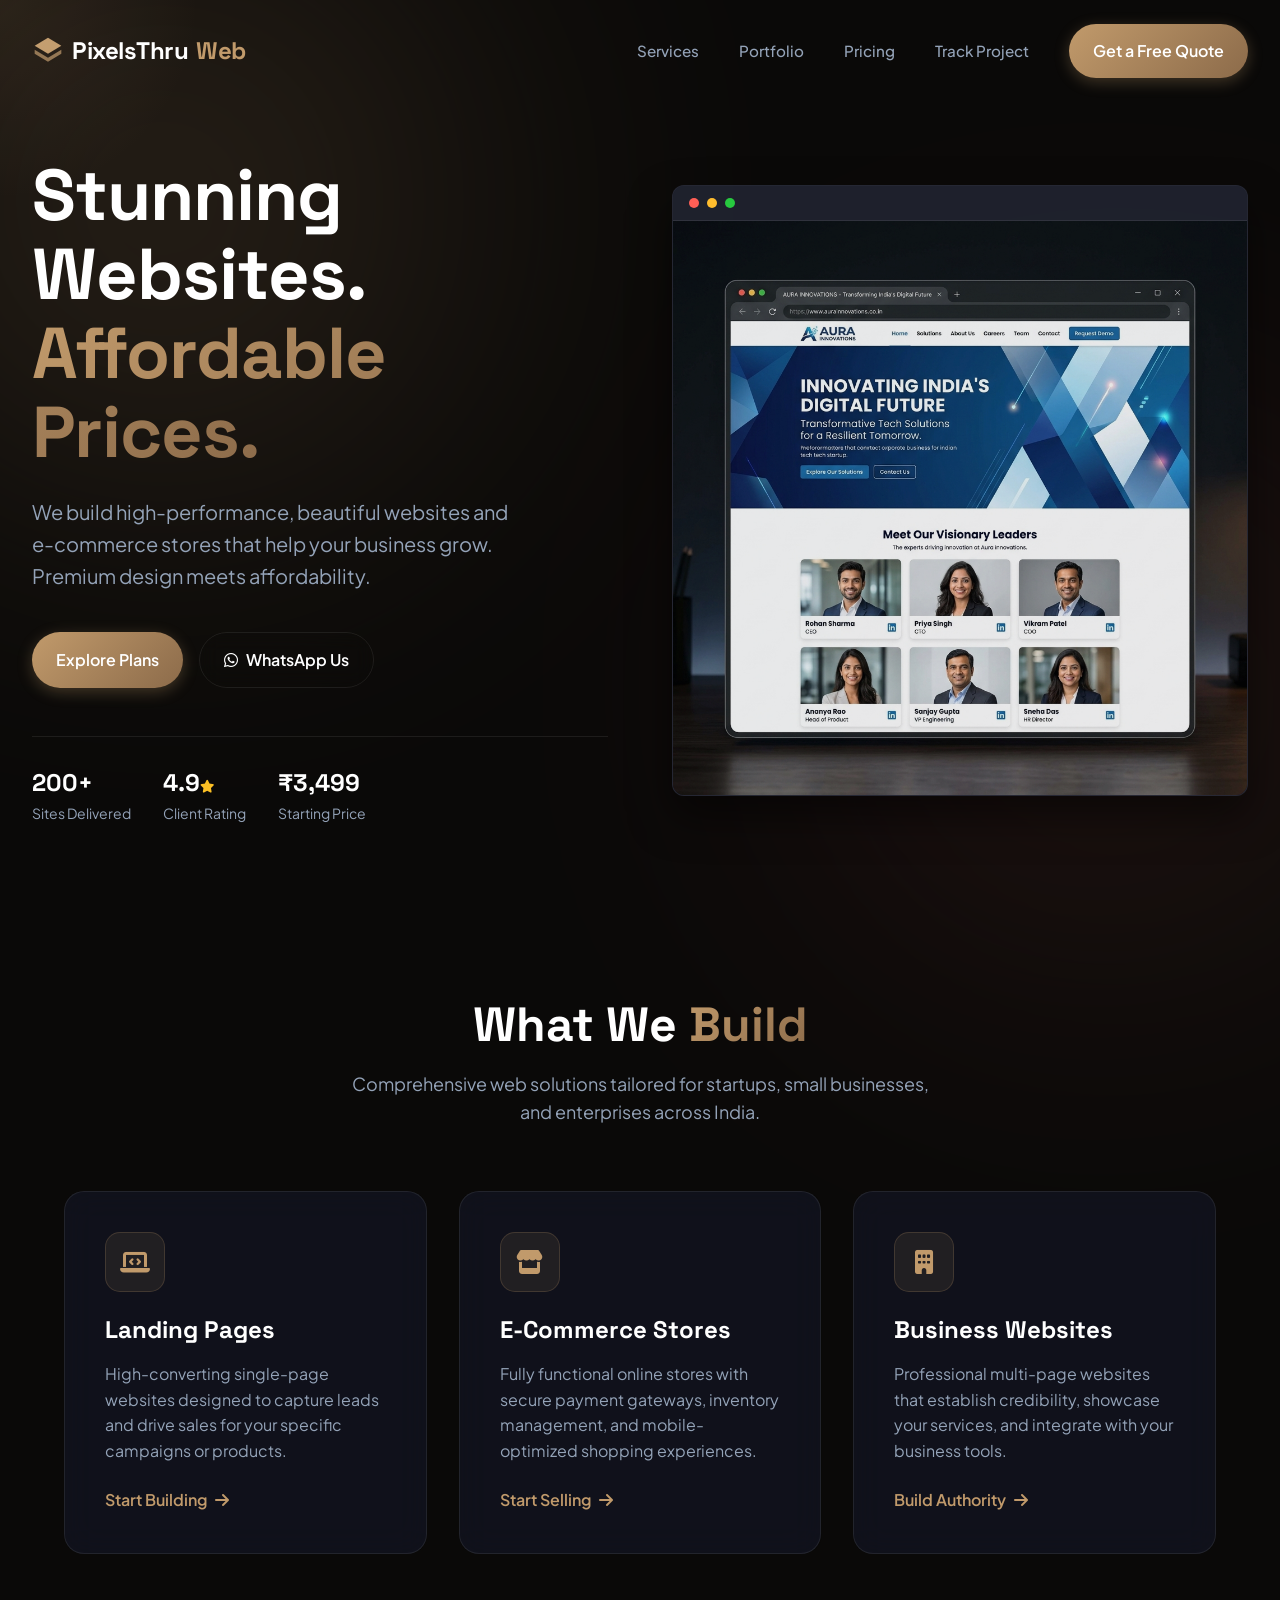
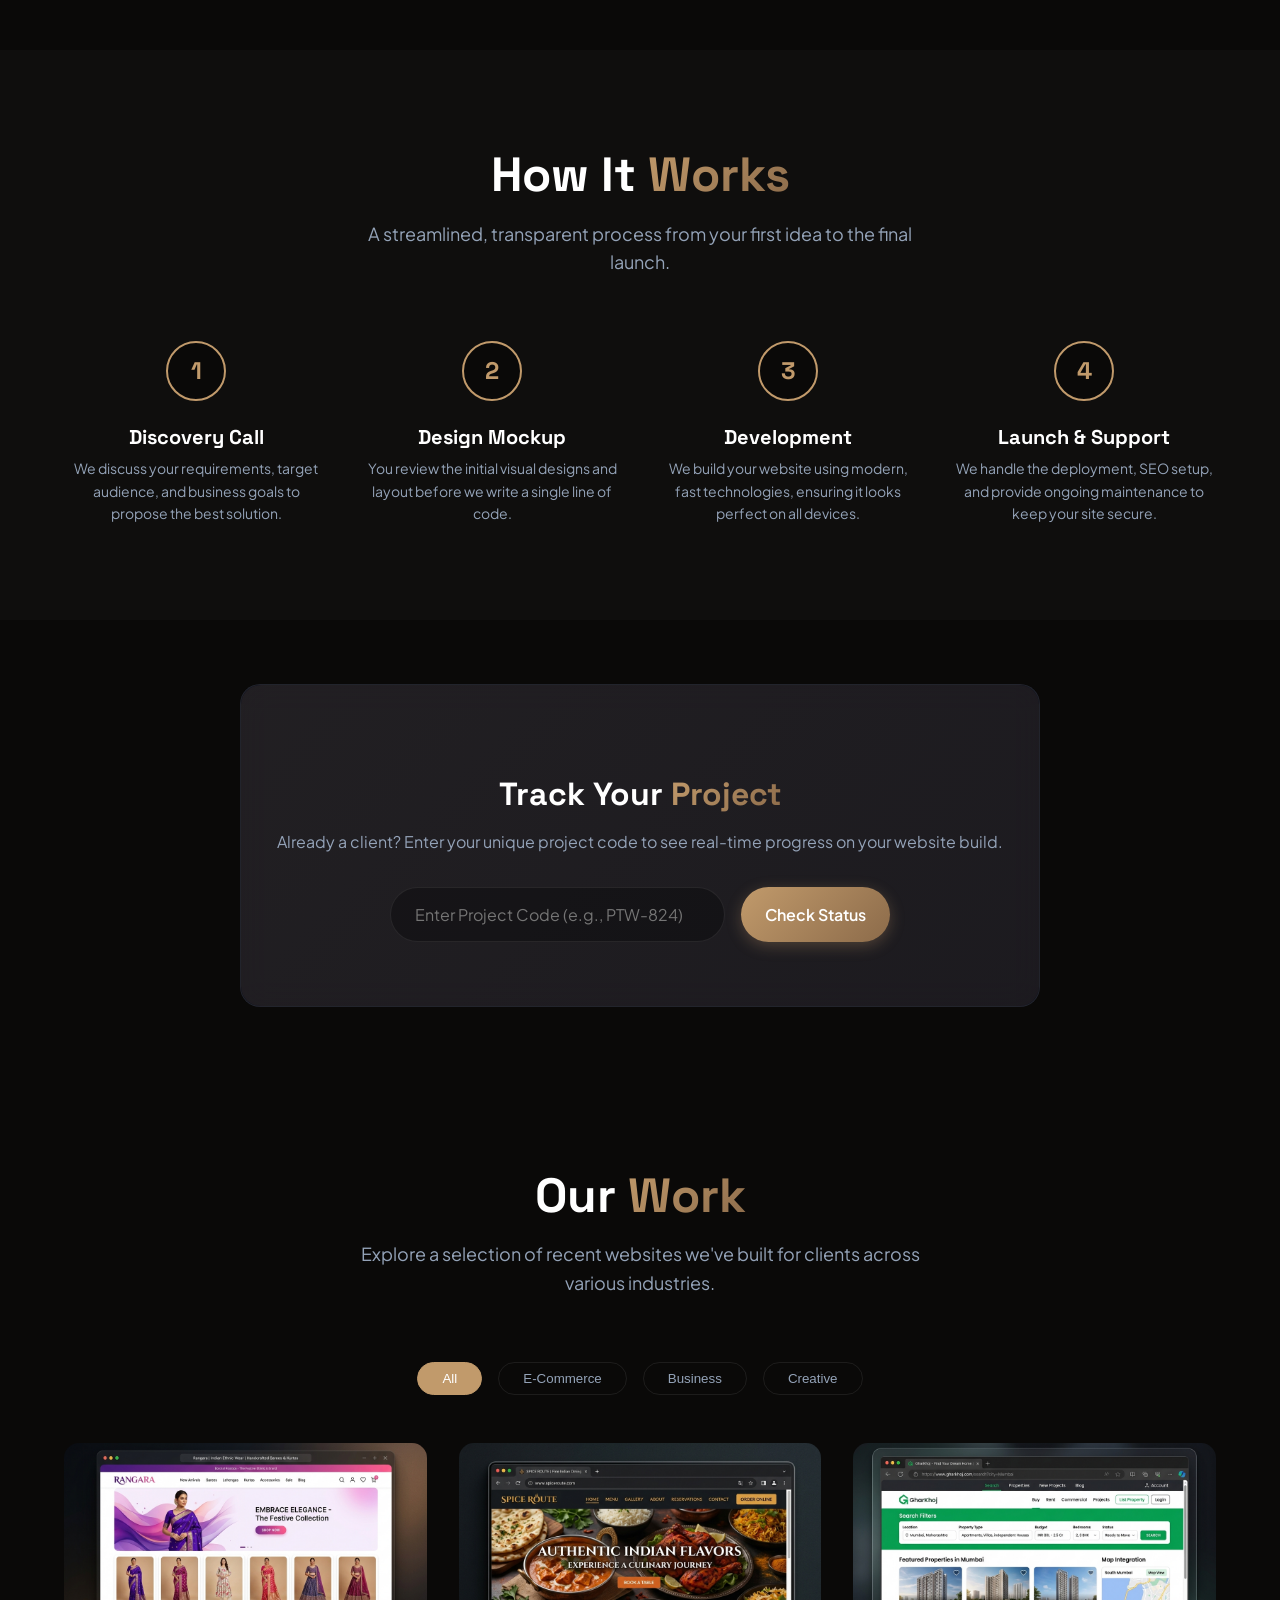
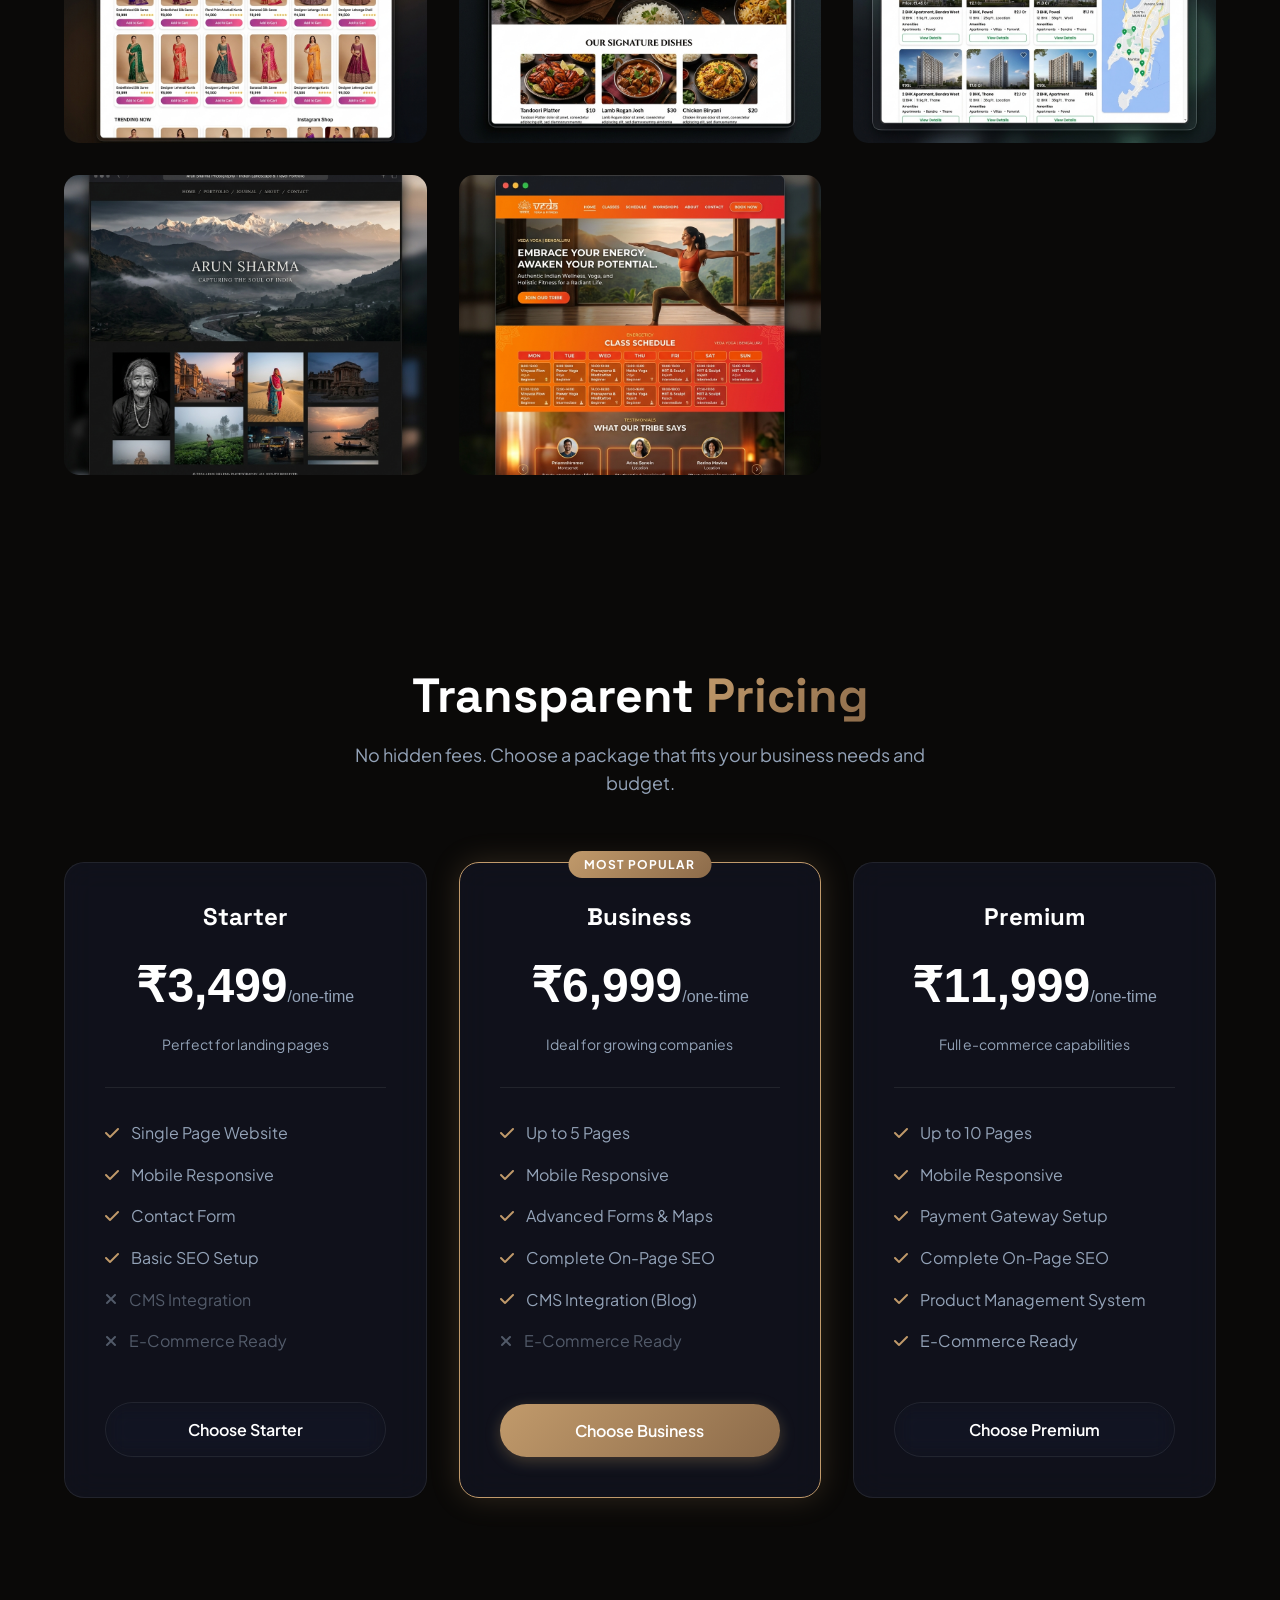
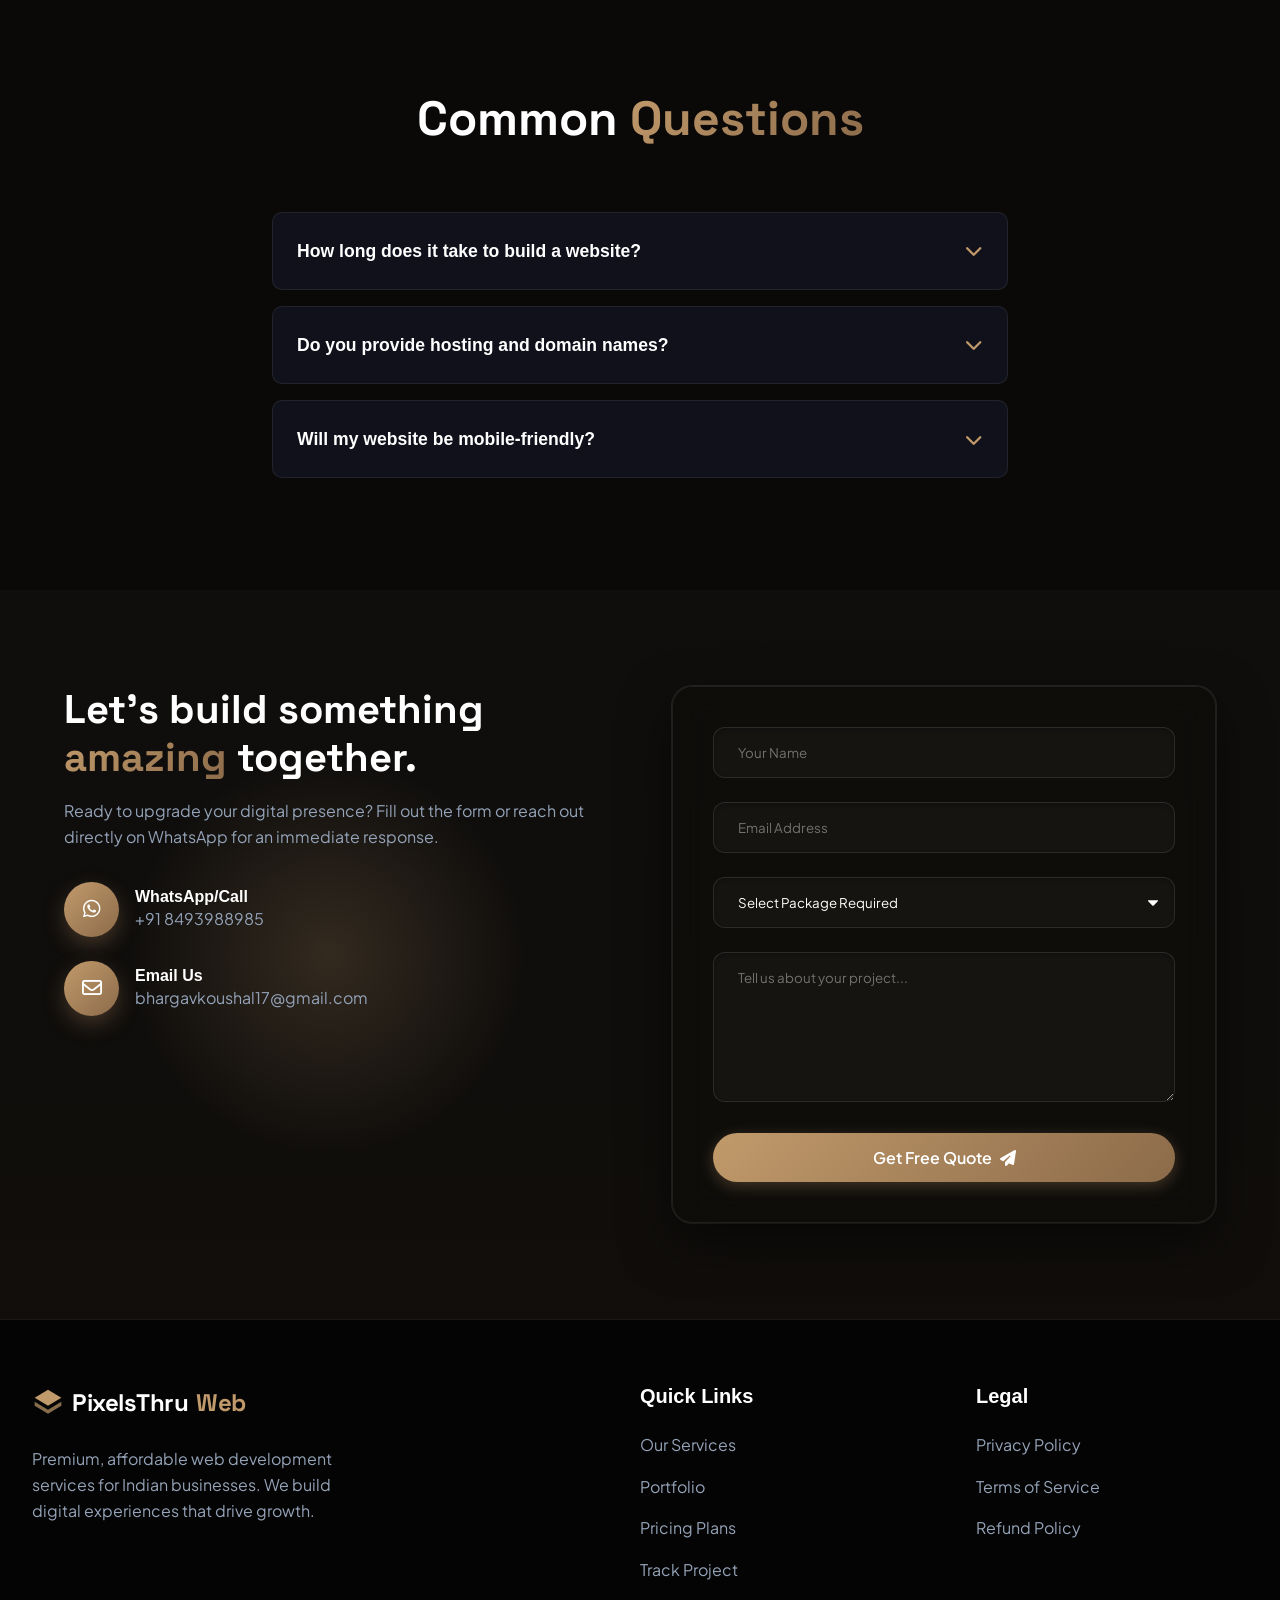
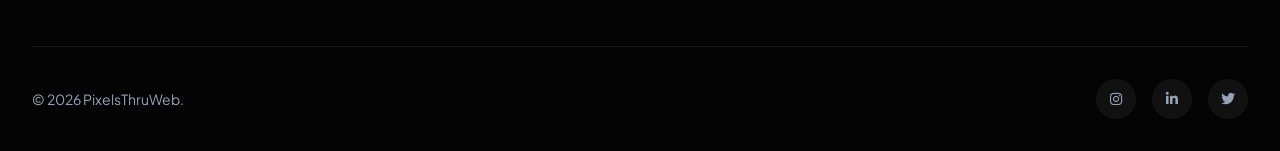
==== index.html @ fdcb8de4 "Initial commit" ====
<!DOCTYPE html>
<html lang="en">

<head>
  <meta charset="UTF-8">
  <meta name="viewport" content="width=device-width, initial-scale=1.0">
  <title>PixelsThruWeb | Premium Affordable Websites in India</title>
  <meta name="description"
    content="PixelsThruWeb builds stunning, high-converting websites and e-commerce stores for Indian businesses at affordable rates. Get a free quote today.">

  <!-- Fonts -->
  <link rel="preconnect" href="https://fonts.googleapis.com">
  <link rel="preconnect" href="https://fonts.gstatic.com" crossorigin>
  <link
    href="https://fonts.googleapis.com/css2?family=Plus+Jakarta+Sans:wght@400;500;600&family=Space+Grotesk:wght@500;700&display=swap"
    rel="stylesheet">

  <!-- Icons -->
  <link rel="stylesheet" href="https://cdnjs.cloudflare.com/ajax/libs/font-awesome/6.4.0/css/all.min.css">

  <!-- CSS -->
  <link rel="stylesheet" href="css/styles.css">
</head>

<body>

  <!-- Cursor Glow -->
  <div class="cursor-glow" id="cursorGlow"></div>

  <!-- Background Effects -->
  <div class="bg-glow glow-1"></div>
  <div class="bg-glow glow-2"></div>

  <!-- Navbar -->
  <nav class="navbar" id="navbar">
    <div class="container nav-container">
      <a href="#" class="logo">
        <svg viewBox="0 0 24 24" xmlns="http://www.w3.org/2000/svg">
          <polygon points="12,2 22,8 12,14 2,8" />
          <polygon points="2,11 12,17 22,11 22,14 12,20 2,14" opacity="0.7" />
        </svg> PixelsThru<span>Web</span>
      </a>

      <div class="nav-links" id="navLinks">
        <a href="#services" class="nav-link">Services</a>
        <a href="#portfolio" class="nav-link">Portfolio</a>
        <a href="#pricing" class="nav-link">Pricing</a>
        <a href="#track" class="nav-link">Track Project</a>
        <a href="#contact" class="btn btn-primary">Get a Free Quote</a>
      </div>

      <button class="mobile-menu-btn" id="mobileMenuBtn">
        <i class="fa-solid fa-bars"></i>
      </button>
    </div>
  </nav>

  <!-- Hero Section -->
  <section class="hero" id="home">
    <div class="container hero-container">
      <div class="hero-content reveal">
        <h1>Stunning Websites.<br><span class="text-gradient">Affordable Prices.</span></h1>
        <p>We build high-performance, beautiful websites and e-commerce stores that help your business grow. Premium
          design meets affordability.</p>

        <div class="hero-cta">
          <a href="#pricing" class="btn btn-primary">Explore Plans</a>
          <a href="https://wa.me/918493988985" class="btn btn-outline" target="_blank">
            <i class="fa-brands fa-whatsapp" style="margin-right: 8px;"></i> WhatsApp Us
          </a>
        </div>

        <div class="hero-stats">
          <div class="stat-item">
            <h4>200+</h4>
            <p>Sites Delivered</p>
          </div>
          <div class="stat-item">
            <h4>4.9<i class="fa-solid fa-star" style="color: #fbbf24; font-size: 0.8rem;"></i></h4>
            <p>Client Rating</p>
          </div>
          <div class="stat-item">
            <h4>₹3,499</h4>
            <p>Starting Price</p>
          </div>
        </div>
      </div>

      <div class="hero-visual reveal" style="transition-delay: 0.2s;">
        <div class="browser-mockup">
          <div class="browser-header">
            <div class="dot red"></div>
            <div class="dot yellow"></div>
            <div class="dot green"></div>
          </div>
          <div class="browser-content">
            <img src="assets/images/portfolio-business.png" alt="PixelsThruWeb Portfolio Sample">
          </div>
        </div>
      </div>
    </div>
  </section>

  <!-- Services -->
  <section class="services" id="services">
    <div class="container">
      <div class="section-header reveal">
        <h2 class="section-title">What We <span class="text-gradient">Build</span></h2>
        <p class="section-subtitle">Comprehensive web solutions tailored for startups, small businesses, and enterprises
          across India.</p>
      </div>

      <div class="services-grid">
        <div class="service-card glass-card reveal">
          <div class="service-icon"><i class="fa-solid fa-laptop-code"></i></div>
          <h3>Landing Pages</h3>
          <p>High-converting single-page websites designed to capture leads and drive sales for your specific campaigns
            or products.</p>
          <a href="#contact" class="service-link">Start Building <i class="fa-solid fa-arrow-right"></i></a>
        </div>

        <div class="service-card glass-card reveal" style="transition-delay: 0.1s;">
          <div class="service-icon"><i class="fa-solid fa-store"></i></div>
          <h3>E-Commerce Stores</h3>
          <p>Fully functional online stores with secure payment gateways, inventory management, and mobile-optimized
            shopping experiences.</p>
          <a href="#contact" class="service-link">Start Selling <i class="fa-solid fa-arrow-right"></i></a>
        </div>

        <div class="service-card glass-card reveal" style="transition-delay: 0.2s;">
          <div class="service-icon"><i class="fa-solid fa-building"></i></div>
          <h3>Business Websites</h3>
          <p>Professional multi-page websites that establish credibility, showcase your services, and integrate with
            your business tools.</p>
          <a href="#contact" class="service-link">Build Authority <i class="fa-solid fa-arrow-right"></i></a>
        </div>
      </div>
    </div>
  </section>

  <!-- Process -->
  <section class="process" id="process">
    <div class="container">
      <div class="section-header reveal">
        <h2 class="section-title">How It <span class="text-gradient">Works</span></h2>
        <p class="section-subtitle">A streamlined, transparent process from your first idea to the final launch.</p>
      </div>

      <div class="process-steps">
        <div class="step reveal">
          <div class="step-num">1</div>
          <h4>Discovery Call</h4>
          <p>We discuss your requirements, target audience, and business goals to propose the best solution.</p>
        </div>
        <div class="step reveal" style="transition-delay: 0.1s;">
          <div class="step-num">2</div>
          <h4>Design Mockup</h4>
          <p>You review the initial visual designs and layout before we write a single line of code.</p>
        </div>
        <div class="step reveal" style="transition-delay: 0.2s;">
          <div class="step-num">3</div>
          <h4>Development</h4>
          <p>We build your website using modern, fast technologies, ensuring it looks perfect on all devices.</p>
        </div>
        <div class="step reveal" style="transition-delay: 0.3s;">
          <div class="step-num">4</div>
          <h4>Launch & Support</h4>
          <p>We handle the deployment, SEO setup, and provide ongoing maintenance to keep your site secure.</p>
        </div>
      </div>
    </div>
  </section>

  <!-- Track Project Section (NEW) -->
  <section class="track-project glass-card reveal" id="track">
    <i class="fa-solid fa-radar-target"></i>
    <h3>Track Your <span class="text-gradient">Project</span></h3>
    <p>Already a client? Enter your unique project code to see real-time progress on your website build.</p>

    <div class="track-form">
      <input type="text" id="projectCodeInput" class="track-input" placeholder="Enter Project Code (e.g., PTW-824)">
      <button id="trackBtn" class="btn btn-primary">Check Status</button>
    </div>

    <div id="trackResult" class="track-result">
      <!-- Injected via JS -->
    </div>
  </section>

  <!-- Portfolio -->
  <section class="portfolio" id="portfolio">
    <div class="container">
      <div class="section-header reveal">
        <h2 class="section-title">Our <span class="text-gradient">Work</span></h2>
        <p class="section-subtitle">Explore a selection of recent websites we've built for clients across various
          industries.</p>
      </div>

      <div class="portfolio-filters reveal">
        <button class="filter-btn active" data-filter="all">All</button>
        <button class="filter-btn" data-filter="ecommerce">E-Commerce</button>
        <button class="filter-btn" data-filter="business">Business</button>
        <button class="filter-btn" data-filter="creative">Creative</button>
      </div>

      <div class="portfolio-grid">
        <div class="portfolio-item reveal" data-category="ecommerce">
          <img src="assets/images/portfolio-ecommerce.png" alt="Ethnic Wear E-Commerce">
          <div class="portfolio-overlay">
            <h4>Rangara</h4>
            <div class="category">E-Commerce Store</div>
            <p class="project-desc">A high-conversion online store featuring dynamic product grids, secure payment
              gateways, and a seamless checkout experience tailored for a luxury ethnic wear brand.</p>
          </div>
        </div>

        <div class="portfolio-item reveal" style="transition-delay: 0.1s;" data-category="business">
          <img src="assets/images/portfolio-restaurant.png" alt="Indian Restaurant Website">
          <div class="portfolio-overlay">
            <h4>Spice Route</h4>
            <div class="category">Restaurant Website</div>
            <p class="project-desc">An elegant digital dining experience with an integrated table reservation system,
              interactive menus, and stunning food photography galleries.</p>
          </div>
        </div>

        <div class="portfolio-item reveal" style="transition-delay: 0.2s;" data-category="business">
          <img src="assets/images/portfolio-realestate.png" alt="Real Estate Portal">
          <div class="portfolio-overlay">
            <h4>GharKhoj</h4>
            <div class="category">Real Estate Portal</div>
            <p class="project-desc">A robust property listing platform featuring advanced search filters, interactive
              map integration, and automated lead generation forms for realtors.</p>
          </div>
        </div>

        <div class="portfolio-item reveal" data-category="creative">
          <img src="assets/images/portfolio-photography.png" alt="Photography Portfolio">
          <div class="portfolio-overlay">
            <h4>Arun Sharma</h4>
            <div class="category">Photography Portfolio</div>
            <p class="project-desc">A minimalist, image-first portfolio utilizing a custom masonry grid and lazy-loading
              technology to showcase high-resolution travel photography without compromising speed.</p>
          </div>
        </div>

        <div class="portfolio-item reveal" style="transition-delay: 0.1s;" data-category="creative">
          <img src="assets/images/portfolio-fitness.png" alt="Yoga Studio Landing Page">
          <div class="portfolio-overlay">
            <h4>Veda Yoga</h4>
            <div class="category">Fitness Landing Page</div>
            <p class="project-desc">A vibrant, conversion-optimized landing page designed to capture leads and drive
              membership sign-ups, complete with an integrated class schedule and client testimonials.</p>
          </div>
        </div>
      </div>
    </div>
  </section>

  <!-- Pricing -->
  <section class="pricing" id="pricing">
    <div class="container">
      <div class="section-header reveal">
        <h2 class="section-title">Transparent <span class="text-gradient">Pricing</span></h2>
        <p class="section-subtitle">No hidden fees. Choose a package that fits your business needs and budget.</p>
      </div>

      <div class="pricing-grid">
        <!-- Starter -->
        <div class="price-card glass-card reveal">
          <div class="price-header">
            <h3>Starter</h3>
            <div class="price">₹3,499<span>/one-time</span></div>
            <p style="color: var(--text-muted); margin-top: 0.5rem; font-size: 0.875rem;">Perfect for landing pages</p>
          </div>
          <ul class="price-features">
            <li><i class="fa-solid fa-check"></i> Single Page Website</li>
            <li><i class="fa-solid fa-check"></i> Mobile Responsive</li>
            <li><i class="fa-solid fa-check"></i> Contact Form</li>
            <li><i class="fa-solid fa-check"></i> Basic SEO Setup</li>
            <li class="disabled"><i class="fa-solid fa-xmark"></i> CMS Integration</li>
            <li class="disabled"><i class="fa-solid fa-xmark"></i> E-Commerce Ready</li>
          </ul>
          <a href="#contact" class="btn btn-outline">Choose Starter</a>
        </div>

        <!-- Business (Popular) -->
        <div class="price-card glass-card popular reveal" style="transition-delay: 0.1s;">
          <div class="popular-badge">Most Popular</div>
          <div class="price-header">
            <h3>Business</h3>
            <div class="price">₹6,999<span>/one-time</span></div>
            <p style="color: var(--text-muted); margin-top: 0.5rem; font-size: 0.875rem;">Ideal for growing companies
            </p>
          </div>
          <ul class="price-features">
            <li><i class="fa-solid fa-check"></i> Up to 5 Pages</li>
            <li><i class="fa-solid fa-check"></i> Mobile Responsive</li>
            <li><i class="fa-solid fa-check"></i> Advanced Forms & Maps</li>
            <li><i class="fa-solid fa-check"></i> Complete On-Page SEO</li>
            <li><i class="fa-solid fa-check"></i> CMS Integration (Blog)</li>
            <li class="disabled"><i class="fa-solid fa-xmark"></i> E-Commerce Ready</li>
          </ul>
          <a href="#contact" class="btn btn-primary">Choose Business</a>
        </div>

        <!-- Premium -->
        <div class="price-card glass-card reveal" style="transition-delay: 0.2s;">
          <div class="price-header">
            <h3>Premium</h3>
            <div class="price">₹11,999<span>/one-time</span></div>
            <p style="color: var(--text-muted); margin-top: 0.5rem; font-size: 0.875rem;">Full e-commerce capabilities
            </p>
          </div>
          <ul class="price-features">
            <li><i class="fa-solid fa-check"></i> Up to 10 Pages</li>
            <li><i class="fa-solid fa-check"></i> Mobile Responsive</li>
            <li><i class="fa-solid fa-check"></i> Payment Gateway Setup</li>
            <li><i class="fa-solid fa-check"></i> Complete On-Page SEO</li>
            <li><i class="fa-solid fa-check"></i> Product Management System</li>
            <li><i class="fa-solid fa-check"></i> E-Commerce Ready</li>
          </ul>
          <a href="#contact" class="btn btn-outline">Choose Premium</a>
        </div>
      </div>
    </div>
  </section>

  <!-- FAQ -->
  <section class="faq" id="faq">
    <div class="section-header reveal">
      <h2 class="section-title">Common <span class="text-gradient">Questions</span></h2>
    </div>

    <div class="accordion reveal">
      <div class="accordion-item">
        <div class="accordion-header">
          How long does it take to build a website?
          <i class="fa-solid fa-chevron-down"></i>
        </div>
        <div class="accordion-content">
          <p style="margin-top: 1rem;">For our Starter package, we typically deliver within 3-5 days. Business packages
            take about 1-2 weeks, and Premium e-commerce sites take 3-4 weeks depending on the complexity and how
            quickly you can provide content/feedback.</p>
        </div>
      </div>

      <div class="accordion-item">
        <div class="accordion-header">
          Do you provide hosting and domain names?
          <i class="fa-solid fa-chevron-down"></i>
        </div>
        <div class="accordion-content">
          <p style="margin-top: 1rem;">The prices listed are for design and development. We can help you purchase a
            domain and set up hosting on platforms like Hostinger, AWS, or Vercel depending on your needs. We also offer
            affordable monthly maintenance plans that cover hosting.</p>
        </div>
      </div>

      <div class="accordion-item">
        <div class="accordion-header">
          Will my website be mobile-friendly?
          <i class="fa-solid fa-chevron-down"></i>
        </div>
        <div class="accordion-content">
          <p style="margin-top: 1rem;">Absolutely! Over 70% of web traffic in India comes from mobile devices. We design
            with a "mobile-first" approach, ensuring your site looks and functions perfectly on smartphones, tablets,
            and desktops.</p>
        </div>
      </div>
    </div>
  </section>

  <!-- Contact -->
  <section class="contact" id="contact">
    <div class="container contact-container">
      <div class="contact-info reveal">
        <h3>Let's build something <span class="text-gradient">amazing</span> together.</h3>
        <p>Ready to upgrade your digital presence? Fill out the form or reach out directly on WhatsApp for an immediate
          response.</p>

        <div class="info-item">
          <div class="info-icon"><i class="fa-brands fa-whatsapp"></i></div>
          <div>
            <h4 style="font-family: 'Outfit', sans-serif;">WhatsApp/Call</h4>
            <p style="color: var(--text-muted); margin: 0;">+91 8493988985</p>
          </div>
        </div>

        <div class="info-item">
          <div class="info-icon"><i class="fa-regular fa-envelope"></i></div>
          <div>
            <h4 style="font-family: 'Outfit', sans-serif;">Email Us</h4>
            <p style="color: var(--text-muted); margin: 0;">bhargavkoushal17@gmail.com</p>
          </div>
        </div>
      </div>

      <div class="contact-form glass-card reveal" style="transition-delay: 0.2s;">
        <form id="quoteForm">
          <div class="form-group">
            <input type="text" name="name" class="form-control" placeholder="Your Name" required>
          </div>
          <div class="form-group">
            <input type="email" name="email" class="form-control" placeholder="Email Address" required>
          </div>
          <div class="form-group">
            <select name="service" id="serviceSelect" class="form-control" required
              style="appearance: none; background-image: url('data:image/svg+xml;charset=US-ASCII,%3Csvg%20xmlns%3D%22http%3A%2F%2Fwww.w3.org%2F2000%2Fsvg%22%20width%3D%22292.4%22%20height%3D%22292.4%22%3E%3Cpath%20fill%3D%22%23FFFFFF%22%20d%3D%22M287%2069.4a17.6%2017.6%200%200%200-13-5.4H18.4c-5%200-9.3%201.8-12.9%205.4A17.6%2017.6%200%200%200%200%2082.2c0%205%201.8%209.3%205.4%2012.9l128%20127.9c3.6%203.6%207.8%205.4%2012.8%205.4s9.2-1.8%2012.8-5.4L287%2095c3.5-3.5%205.4-7.8%205.4-12.8%200-5-1.9-9.2-5.5-12.8z%22%2F%3E%3C%2Fsvg%3E'); background-repeat: no-repeat; background-position: right 1rem top 50%; background-size: 0.65rem auto;">
              <option value="" disabled selected>Select Package Required</option>
              <option value="starter">Starter Package (₹3,499)</option>
              <option value="business">Business Package (₹6,999)</option>
              <option value="premium">Premium Package (₹11,999)</option>
              <option value="custom">Custom Requirement</option>
            </select>
          </div>
          <div class="form-group">
            <textarea name="message" class="form-control" placeholder="Tell us about your project..."></textarea>
          </div>
          <button type="submit" class="btn btn-primary" style="width: 100%;">Get Free Quote <i
              class="fa-solid fa-paper-plane" style="margin-left: 8px;"></i></button>
        </form>
      </div>
    </div>
  </section>

  <!-- Footer -->
  <footer class="footer">
    <div class="footer-content">
      <div class="footer-brand">
        <a href="#" class="logo">
          <svg viewBox="0 0 24 24" xmlns="http://www.w3.org/2000/svg">
            <polygon points="12,2 22,8 12,14 2,8" />
            <polygon points="2,11 12,17 22,11 22,14 12,20 2,14" opacity="0.7" />
          </svg> PixelsThru<span>Web</span>
        </a>
        <p>Premium, affordable web development services for Indian businesses. We build digital experiences that drive
          growth.</p>
      </div>

      <div>
        <h4 class="footer-heading">Quick Links</h4>
        <div class="footer-links">
          <a href="#services">Our Services</a>
          <a href="#portfolio">Portfolio</a>
          <a href="#pricing">Pricing Plans</a>
          <a href="#track">Track Project</a>
        </div>
      </div>

      <div>
        <h4 class="footer-heading">Legal</h4>
        <div class="footer-links">
          <a href="#">Privacy Policy</a>
          <a href="#">Terms of Service</a>
          <a href="#">Refund Policy</a>
        </div>
      </div>
    </div>

    <div class="footer-bottom">
      <p>&copy; 2026 PixelsThruWeb.</p>
      <div class="social-links">
        <a href="#"><i class="fa-brands fa-instagram"></i></a>
        <a href="#"><i class="fa-brands fa-linkedin-in"></i></a>
        <a href="#"><i class="fa-brands fa-twitter"></i></a>
      </div>
    </div>
  </footer>

  <!-- Deposit Modal -->
  <div class="modal-overlay" id="depositModal">
    <div class="modal-content glass-card">
      <button class="modal-close" id="closeModal"><i class="fa-solid fa-xmark"></i></button>
      <h3>Project Initialization</h3>
      <p class="modal-subtitle">To ensure seriousness and secure your spot, we require a fully refundable initial
        deposit before our consultation.</p>

      <div class="qr-container">
        <img src="" id="qrCodeImage" alt="Payment QR Code">
        <h4 id="depositAmount">₹--</h4>
        <p class="qr-note">Scan to pay securely via UPI.</p>
      </div>

      <div class="policy-note">
        <i class="fa-solid fa-shield-halved"></i>
        <p><strong>100% Refundable:</strong> If we don't proceed with the project after our discussion, this amount is
          fully refunded to you instantly. No questions asked.</p>
      </div>

      <button class="btn btn-primary" id="confirmPaymentBtn" style="width: 100%; margin-top: 1rem;">I have paid</button>
    </div>
  </div>

  <!-- JS -->
  <script src="js/main.js"></script>
</body>

</html>
---- css/styles.css ----
:root {
  /* Colors */
  --bg-dark: #0A0908;
  --bg-card: rgba(20, 24, 40, 0.6);
  --bg-glass: rgba(255, 255, 255, 0.03);
  
  --text-main: #ffffff;
  --text-muted: #94a3b8;
  
  --primary: #C19A6B;
  --secondary: #8C6B4A;
  --accent: #FFFFFF;
  
  --gradient-primary: linear-gradient(135deg, var(--primary), var(--secondary));
  --gradient-glow: linear-gradient(135deg, rgba(193, 154, 107, 0.5), rgba(140, 107, 74, 0.5));
  
  /* Borders */
  --border-light: rgba(255, 255, 255, 0.08);
  --border-focus: rgba(193, 154, 107, 0.5);
  
  /* Spacing */
  --section-padding: 6rem 2rem;
  
  /* Transitions */
  --transition-fast: 0.2s ease;
  --transition-normal: 0.3s ease;
  --transition-slow: 0.5s cubic-bezier(0.4, 0, 0.2, 1);
}

* {
  margin: 0;
  padding: 0;
  box-sizing: border-box;
}

html {
  scroll-behavior: smooth;
}

body {
  font-family: 'Plus Jakarta Sans', sans-serif;
  background-color: var(--bg-dark);
  color: var(--text-main);
  line-height: 1.6;
  overflow-x: hidden;
}

h1, h2, h3, h4, h5, h6 {
  font-family: 'Space Grotesk', sans-serif;
  font-weight: 700;
  line-height: 1.2;
}

a {
  text-decoration: none;
  color: inherit;
}

ul {
  list-style: none;
}

img {
  max-width: 100%;
  height: auto;
  display: block;
}

/* Utilities */
.container {
  max-width: 1280px;
  margin: 0 auto;
  padding: 0 2rem;
}

.text-gradient {
  background: var(--gradient-primary);
  -webkit-background-clip: text;
  -webkit-text-fill-color: transparent;
  background-clip: text;
}

.section-header {
  text-align: center;
  margin-bottom: 4rem;
}

.section-title {
  font-size: 3rem;
  margin-bottom: 1rem;
}

.section-subtitle {
  color: var(--text-muted);
  font-size: 1.125rem;
  max-width: 600px;
  margin: 0 auto;
}

.btn {
  display: inline-flex;
  align-items: center;
  justify-content: center;
  padding: 0.875rem 1.5rem;
  border-radius: 50px;
  font-weight: 600;
  font-size: 1rem;
  cursor: pointer;
  transition: var(--transition-normal);
  border: none;
  font-family: 'Plus Jakarta Sans', sans-serif;
}

.btn-primary {
  background: var(--gradient-primary);
  color: white;
  box-shadow: 0 4px 15px rgba(193, 154, 107, 0.3);
}

.btn-primary:hover {
  transform: translateY(-2px);
  box-shadow: 0 8px 25px rgba(193, 154, 107, 0.5);
}

.btn-outline {
  background: transparent;
  color: white;
  border: 1px solid var(--border-light);
  backdrop-filter: blur(10px);
}

.btn-outline:hover {
  background: rgba(255, 255, 255, 0.05);
  border-color: var(--primary);
  transform: translateY(-2px);
}

.glass-card {
  background: var(--bg-card);
  backdrop-filter: blur(16px);
  -webkit-backdrop-filter: blur(16px);
  border: 1px solid var(--border-light);
  border-radius: 20px;
  padding: 2.5rem;
  transition: var(--transition-normal);
}

.glass-card:hover {
  border-color: var(--border-focus);
  transform: translateY(-5px);
  box-shadow: 0 10px 30px rgba(0, 0, 0, 0.3);
}

/* Background Effects */
.bg-glow {
  position: absolute;
  width: 600px;
  height: 600px;
  background: var(--gradient-glow);
  filter: blur(150px);
  border-radius: 50%;
  z-index: -1;
  opacity: 0.4;
  pointer-events: none;
}

.glow-1 { top: -10%; left: -10%; }
.glow-2 { bottom: -10%; right: -10%; background: linear-gradient(135deg, rgba(244, 63, 94, 0.3), rgba(140, 107, 74, 0.3)); }

/* Navbar */
.navbar {
  position: fixed;
  top: 0;
  left: 0;
  width: 100%;
  padding: 1.5rem 0;
  z-index: 100;
  transition: var(--transition-normal);
}

.navbar.scrolled {
  background: rgba(10, 9, 8, 0.8);
  backdrop-filter: blur(20px);
  padding: 1rem 0;
  border-bottom: 1px solid var(--border-light);
}

.nav-container {
  display: flex;
  justify-content: space-between;
  align-items: center;
}

.logo {
  font-family: 'Space Grotesk', sans-serif;
  font-size: 1.5rem;
  font-weight: 800;
  letter-spacing: -0.5px;
  display: flex;
  align-items: center;
  gap: 0.5rem;
  color: var(--text-main);
}

.logo svg {
  width: 32px;
  height: 32px;
  fill: var(--primary);
}

.logo span {
  color: var(--primary);
}

.nav-links {
  display: flex;
  gap: 2.5rem;
  align-items: center;
}

.nav-link {
  color: var(--text-muted);
  font-weight: 500;
  font-size: 0.95rem;
  transition: var(--transition-fast);
  position: relative;
}

.nav-link::after {
  content: '';
  position: absolute;
  bottom: -4px;
  left: 0;
  width: 0;
  height: 2px;
  background: var(--gradient-primary);
  transition: var(--transition-normal);
}

.nav-link:hover, .nav-link.active {
  color: var(--text-main);
}

.nav-link:hover::after, .nav-link.active::after {
  width: 100%;
}

.mobile-menu-btn {
  display: none;
  background: none;
  border: none;
  color: white;
  font-size: 1.5rem;
  cursor: pointer;
}

/* Hero Section */
.hero {
  min-height: 100vh;
  display: flex;
  align-items: center;
  position: relative;
  padding-top: 80px;
  overflow: hidden;
}

.hero-container {
  display: grid;
  grid-template-columns: 1fr 1fr;
  gap: 4rem;
  align-items: center;
}

.hero-content h1 {
  font-size: 4.5rem;
  margin-bottom: 1.5rem;
  line-height: 1.1;
  letter-spacing: -1px;
}

.hero-content p {
  font-size: 1.25rem;
  color: var(--text-muted);
  margin-bottom: 2.5rem;
  max-width: 500px;
}

.hero-cta {
  display: flex;
  gap: 1rem;
  margin-bottom: 3rem;
}

.hero-stats {
  display: flex;
  gap: 2rem;
  border-top: 1px solid var(--border-light);
  padding-top: 2rem;
}

.stat-item h4 {
  font-size: 1.5rem;
  color: var(--text-main);
  margin-bottom: 0.25rem;
}

.stat-item p {
  font-size: 0.875rem;
  color: var(--text-muted);
  margin: 0;
}

.hero-visual {
  position: relative;
}

.browser-mockup {
  background: rgba(20, 24, 40, 0.8);
  border: 1px solid var(--border-light);
  border-radius: 12px;
  overflow: hidden;
  box-shadow: 0 20px 40px rgba(0, 0, 0, 0.5);
  animation: float 6s ease-in-out infinite;
}

.browser-header {
  background: rgba(255, 255, 255, 0.05);
  padding: 0.75rem 1rem;
  display: flex;
  gap: 0.5rem;
  border-bottom: 1px solid var(--border-light);
}

.dot {
  width: 10px;
  height: 10px;
  border-radius: 50%;
}

.dot.red { background: #ff5f56; }
.dot.yellow { background: #ffbd2e; }
.dot.green { background: #27c93f; }

.browser-content img {
  width: 100%;
  display: block;
  opacity: 0.9;
  transition: opacity 0.3s;
}

.browser-content img:hover {
  opacity: 1;
}

@keyframes float {
  0% { transform: translateY(0px); }
  50% { transform: translateY(-20px); }
  100% { transform: translateY(0px); }
}

/* Services */
.services {
  padding: var(--section-padding);
  position: relative;
}

.services-grid {
  display: grid;
  grid-template-columns: repeat(auto-fit, minmax(300px, 1fr));
  gap: 2rem;
}

.service-card {
  text-align: left;
}

.service-icon {
  width: 60px;
  height: 60px;
  border-radius: 15px;
  background: rgba(193, 154, 107, 0.1);
  display: flex;
  align-items: center;
  justify-content: center;
  font-size: 1.5rem;
  color: var(--primary);
  margin-bottom: 1.5rem;
  border: 1px solid rgba(193, 154, 107, 0.2);
  transition: var(--transition-normal);
}

.service-card:hover .service-icon {
  background: var(--gradient-primary);
  color: white;
  transform: scale(1.1);
}

.service-card h3 {
  font-size: 1.5rem;
  margin-bottom: 1rem;
}

.service-card p {
  color: var(--text-muted);
  margin-bottom: 1.5rem;
}

.service-link {
  color: var(--primary);
  font-weight: 600;
  display: inline-flex;
  align-items: center;
  gap: 0.5rem;
}

.service-link i {
  transition: var(--transition-fast);
}

.service-link:hover i {
  transform: translateX(5px);
}

/* Process */
.process {
  padding: var(--section-padding);
  background: rgba(255, 255, 255, 0.02);
}

.process-steps {
  display: grid;
  grid-template-columns: repeat(4, 1fr);
  gap: 2rem;
  margin-top: 4rem;
}

.step {
  position: relative;
  text-align: center;
}

.step:not(:last-child)::after {
  content: '';
  position: absolute;
  top: 30px;
  right: -50%;
  width: 100%;
  height: 2px;
  background: dashed 2px var(--border-light);
  z-index: 0;
}

.step-num {
  width: 60px;
  height: 60px;
  border-radius: 50%;
  background: var(--bg-dark);
  border: 2px solid var(--primary);
  color: var(--primary);
  display: flex;
  align-items: center;
  justify-content: center;
  font-size: 1.5rem;
  font-weight: 700;
  margin: 0 auto 1.5rem;
  position: relative;
  z-index: 1;
  font-family: 'Space Grotesk', sans-serif;
}

.step h4 {
  font-size: 1.25rem;
  margin-bottom: 0.5rem;
}

.step p {
  color: var(--text-muted);
  font-size: 0.875rem;
}

/* Track Project Feature */
.track-project {
  padding: 4rem 2rem;
  margin: 4rem auto;
  max-width: 800px;
  text-align: center;
  position: relative;
  overflow: hidden;
}

.track-project::before {
  content: '';
  position: absolute;
  top: 0; left: 0; right: 0; bottom: 0;
  background: linear-gradient(135deg, rgba(193, 154, 107, 0.1), rgba(140, 107, 74, 0.1));
  z-index: -1;
  border-radius: 20px;
}

.track-project i {
  font-size: 3rem;
  color: var(--primary);
  margin-bottom: 1rem;
}

.track-project h3 {
  font-size: 2rem;
  margin-bottom: 1rem;
}

.track-project p {
  color: var(--text-muted);
  margin-bottom: 2rem;
}

.track-form {
  display: flex;
  gap: 1rem;
  max-width: 500px;
  margin: 0 auto;
}

.track-input {
  flex: 1;
  padding: 1rem 1.5rem;
  border-radius: 50px;
  border: 1px solid var(--border-light);
  background: rgba(0,0,0,0.3);
  color: white;
  font-size: 1rem;
  outline: none;
  font-family: 'Plus Jakarta Sans', sans-serif;
  transition: border-color 0.3s;
}

.track-input:focus {
  border-color: var(--primary);
}

.track-result {
  margin-top: 2rem;
  padding: 1.5rem;
  background: rgba(0,0,0,0.5);
  border-radius: 10px;
  border: 1px solid var(--border-light);
  display: none;
  text-align: left;
}

.status-bar {
  height: 8px;
  background: #333;
  border-radius: 4px;
  margin: 1rem 0;
  overflow: hidden;
}

.status-progress {
  height: 100%;
  background: var(--gradient-primary);
  width: 0%;
  transition: width 1s ease-in-out;
}

/* Pricing */
.pricing {
  padding: var(--section-padding);
}

.pricing-grid {
  display: grid;
  grid-template-columns: repeat(3, 1fr);
  gap: 2rem;
  align-items: center;
}

.price-card {
  position: relative;
  display: flex;
  flex-direction: column;
  height: 100%;
}

.price-card.popular {
  border-color: var(--primary);
  transform: scale(1.05);
  box-shadow: 0 0 30px rgba(193, 154, 107, 0.2);
  z-index: 1;
}

.price-card.popular:hover {
  transform: scale(1.05) translateY(-5px);
}

.popular-badge {
  position: absolute;
  top: -12px;
  left: 50%;
  transform: translateX(-50%);
  background: var(--gradient-primary);
  color: white;
  padding: 0.25rem 1rem;
  border-radius: 20px;
  font-size: 0.75rem;
  font-weight: 700;
  letter-spacing: 1px;
  text-transform: uppercase;
}

.price-header {
  text-align: center;
  margin-bottom: 2rem;
  padding-bottom: 2rem;
  border-bottom: 1px solid var(--border-light);
}

.price-header h3 {
  font-size: 1.5rem;
  margin-bottom: 1rem;
}

.price {
  font-size: 3rem;
  font-weight: 800;
  font-family: 'Outfit', sans-serif;
  color: var(--text-main);
}

.price span {
  font-size: 1rem;
  color: var(--text-muted);
  font-weight: 400;
}

.price-features {
  flex: 1;
  margin-bottom: 2rem;
}

.price-features li {
  display: flex;
  align-items: center;
  gap: 0.75rem;
  margin-bottom: 1rem;
  color: var(--text-muted);
}

.price-features i {
  color: #C19A6B;
}

.price-features li.disabled {
  opacity: 0.5;
}
.price-features li.disabled i {
  color: var(--text-muted);
}

.price-card .btn {
  width: 100%;
}

/* Portfolio */
.portfolio {
  padding: var(--section-padding);
}

.portfolio-filters {
  display: flex;
  justify-content: center;
  gap: 1rem;
  margin-bottom: 3rem;
  flex-wrap: wrap;
}

.filter-btn {
  background: transparent;
  border: 1px solid var(--border-light);
  color: var(--text-muted);
  padding: 0.5rem 1.5rem;
  border-radius: 30px;
  cursor: pointer;
  transition: var(--transition-fast);
  font-family: 'Inter', sans-serif;
}

.filter-btn:hover, .filter-btn.active {
  background: var(--primary);
  color: white;
  border-color: var(--primary);
}

.portfolio-grid {
  display: grid;
  grid-template-columns: repeat(auto-fill, minmax(350px, 1fr));
  gap: 2rem;
}

.portfolio-item {
  border-radius: 15px;
  overflow: hidden;
  position: relative;
  group: portfolio;
}

.portfolio-item img {
  width: 100%;
  height: 300px;
  object-fit: cover;
  transition: transform 0.5s;
}

.portfolio-overlay {
  position: absolute;
  top: 0; left: 0; right: 0; bottom: 0;
  background: rgba(10, 9, 8, 0.8);
  display: flex;
  flex-direction: column;
  justify-content: center;
  align-items: center;
  opacity: 0;
  transition: opacity 0.3s;
  padding: 2rem;
  text-align: center;
}

.portfolio-item:hover img {
  transform: scale(1.05);
}

.portfolio-item:hover .portfolio-overlay {
  opacity: 1;
}

.portfolio-overlay h4 {
  font-size: 1.5rem;
  margin-bottom: 0.25rem;
  transform: translateY(20px);
  transition: transform 0.3s;
}

.portfolio-overlay .category {
  color: var(--primary);
  font-weight: 600;
  font-size: 0.875rem;
  text-transform: uppercase;
  letter-spacing: 1px;
  margin-bottom: 1rem;
  transform: translateY(20px);
  transition: transform 0.3s 0.1s;
}

.portfolio-overlay .project-desc {
  color: var(--text-muted);
  font-size: 0.95rem;
  max-width: 90%;
  line-height: 1.5;
  transform: translateY(20px);
  transition: transform 0.3s 0.2s;
}

.portfolio-item:hover .portfolio-overlay h4,
.portfolio-item:hover .portfolio-overlay .category,
.portfolio-item:hover .portfolio-overlay .project-desc {
  transform: translateY(0);
}

/* FAQ */
.faq {
  padding: var(--section-padding);
  max-width: 800px;
  margin: 0 auto;
}

.accordion-item {
  border: 1px solid var(--border-light);
  border-radius: 10px;
  margin-bottom: 1rem;
  background: var(--bg-card);
  overflow: hidden;
}

.accordion-header {
  padding: 1.5rem;
  display: flex;
  justify-content: space-between;
  align-items: center;
  cursor: pointer;
  font-weight: 600;
  font-family: 'Outfit', sans-serif;
  font-size: 1.1rem;
}

.accordion-header i {
  color: var(--primary);
  transition: transform 0.3s;
}

.accordion-content {
  padding: 0 1.5rem;
  max-height: 0;
  overflow: hidden;
  transition: max-height 0.3s ease-out, padding 0.3s;
  color: var(--text-muted);
}

.accordion-item.active .accordion-content {
  padding: 0 1.5rem 1.5rem;
  max-height: 500px;
}

.accordion-item.active .accordion-header i {
  transform: rotate(180deg);
}

/* Contact */
.contact {
  padding: var(--section-padding);
  background: linear-gradient(to bottom, rgba(255, 255, 255, 0.02), rgba(140, 107, 74, 0.05));
  position: relative;
  overflow: hidden;
}

.contact::before {
  content: '';
  position: absolute;
  top: 50%;
  left: 10%;
  width: 400px;
  height: 400px;
  background: radial-gradient(circle, rgba(193, 154, 107, 0.2) 0%, rgba(193, 154, 107, 0) 70%);
  transform: translateY(-50%);
  border-radius: 50%;
  z-index: 0;
  pointer-events: none;
}

.contact-container {
  display: grid;
  grid-template-columns: 1fr 1fr;
  gap: 4rem;
  position: relative;
  z-index: 1;
}

.contact-info h3 {
  font-size: 2.5rem;
  margin-bottom: 1rem;
}

.contact-info p {
  color: var(--text-muted);
  margin-bottom: 2rem;
}

.info-item {
  display: flex;
  align-items: center;
  gap: 1rem;
  margin-bottom: 1.5rem;
}

.info-icon {
  width: 55px;
  height: 55px;
  border-radius: 50%;
  background: var(--gradient-primary);
  color: white;
  display: flex;
  align-items: center;
  justify-content: center;
  font-size: 1.25rem;
  box-shadow: 0 8px 20px rgba(140, 107, 74, 0.4);
  transition: transform 0.3s;
}

.info-item:hover .info-icon {
  transform: scale(1.1);
}

.contact-form {
  background: rgba(15, 13, 11, 0.7);
  box-shadow: 0 20px 50px rgba(0, 0, 0, 0.5), 0 0 0 1px rgba(255, 255, 255, 0.1);
}

.contact-form form {
  display: flex;
  flex-direction: column;
  gap: 1.5rem;
}

.form-group {
  position: relative;
}

.form-control {
  width: 100%;
  padding: 1rem 1.5rem;
  background: rgba(255, 255, 255, 0.03);
  border: 1px solid rgba(255, 255, 255, 0.1);
  border-radius: 12px;
  color: white;
  font-family: 'Plus Jakarta Sans', sans-serif;
  transition: all 0.3s;
  box-shadow: inset 0 2px 4px rgba(0, 0, 0, 0.2);
}

.form-control::placeholder {
  color: rgba(255, 255, 255, 0.4);
}

textarea.form-control {
  height: 150px;
  resize: vertical;
}

.form-control:focus {
  outline: none;
  border-color: var(--primary);
  background: rgba(255, 255, 255, 0.05);
  box-shadow: 0 0 0 3px rgba(193, 154, 107, 0.2), inset 0 2px 4px rgba(0, 0, 0, 0.2);
}

/* Footer */
.footer {
  background: #050404;
  padding: 4rem 2rem 2rem;
  border-top: 1px solid var(--border-light);
}

.footer-content {
  display: grid;
  grid-template-columns: 2fr 1fr 1fr;
  gap: 4rem;
  max-width: 1280px;
  margin: 0 auto;
  margin-bottom: 4rem;
}

.footer-brand p {
  color: var(--text-muted);
  margin-top: 1.5rem;
  max-width: 300px;
}

.footer-heading {
  font-family: 'Outfit', sans-serif;
  font-size: 1.25rem;
  margin-bottom: 1.5rem;
}

.footer-links {
  display: flex;
  flex-direction: column;
  gap: 1rem;
}

.footer-links a {
  color: var(--text-muted);
  transition: color 0.2s;
}

.footer-links a:hover {
  color: var(--primary);
}

.footer-bottom {
  max-width: 1280px;
  margin: 0 auto;
  padding-top: 2rem;
  border-top: 1px solid var(--border-light);
  display: flex;
  justify-content: space-between;
  align-items: center;
  color: var(--text-muted);
  font-size: 0.875rem;
}

.social-links {
  display: flex;
  gap: 1rem;
}

.social-links a {
  width: 40px;
  height: 40px;
  border-radius: 50%;
  background: rgba(255, 255, 255, 0.05);
  display: flex;
  align-items: center;
  justify-content: center;
  transition: var(--transition-fast);
}

.social-links a:hover {
  background: var(--primary);
  color: white;
}

/* Animations */
.reveal {
  opacity: 0;
  transform: translateY(30px);
  transition: all 0.8s ease-out;
}

.reveal.active {
  opacity: 1;
  transform: translateY(0);
}

/* Timeline Tracker */
.timeline {
  display: flex;
  flex-direction: column;
  gap: 1.5rem;
  margin-top: 2rem;
  padding-left: 1rem;
  position: relative;
}

.timeline::before {
  content: '';
  position: absolute;
  left: 23px;
  top: 10px;
  bottom: 10px;
  width: 2px;
  background: var(--border-light);
}

.timeline-step {
  display: flex;
  align-items: flex-start;
  gap: 1.5rem;
  position: relative;
  opacity: 0.5;
  transition: opacity 0.3s;
}

.timeline-step.completed {
  opacity: 1;
}

.timeline-step.active {
  opacity: 1;
}

.timeline-icon {
  width: 28px;
  height: 28px;
  border-radius: 50%;
  background: var(--bg-dark);
  border: 2px solid var(--text-muted);
  display: flex;
  align-items: center;
  justify-content: center;
  font-size: 0.75rem;
  z-index: 1;
  transition: all 0.3s;
}

.timeline-step.completed .timeline-icon {
  background: var(--primary);
  border-color: var(--primary);
  color: var(--bg-dark);
}

.timeline-step.active .timeline-icon {
  border-color: var(--primary);
  box-shadow: 0 0 0 4px rgba(193, 154, 107, 0.2);
}

.timeline-step.active .timeline-icon::after {
  content: '';
  width: 10px;
  height: 10px;
  background: var(--primary);
  border-radius: 50%;
}

.timeline-content h4 {
  font-size: 1.1rem;
  margin-bottom: 0.25rem;
  color: var(--text-main);
}

.timeline-content p {
  font-size: 0.875rem;
  color: var(--text-muted);
  margin: 0;
}

/* Deposit Modal */
.modal-overlay {
  position: fixed;
  top: 0; left: 0; right: 0; bottom: 0;
  background: rgba(10, 9, 8, 0.8);
  backdrop-filter: blur(8px);
  z-index: 99999;
  display: flex;
  align-items: center;
  justify-content: center;
  opacity: 0;
  visibility: hidden;
  transition: all 0.3s ease;
  padding: 1rem;
}

.modal-overlay.active {
  opacity: 1;
  visibility: visible;
}

.modal-content {
  background: #0A0908;
  width: 100%;
  max-width: 500px;
  position: relative;
  transform: translateY(20px);
  transition: transform 0.3s ease;
  border: 1px solid rgba(193, 154, 107, 0.2);
  box-shadow: 0 25px 50px -12px rgba(0, 0, 0, 0.5);
}

.modal-overlay.active .modal-content {
  transform: translateY(0);
}

.modal-close {
  position: absolute;
  top: 1.5rem;
  right: 1.5rem;
  background: transparent;
  border: none;
  color: var(--text-muted);
  font-size: 1.25rem;
  cursor: pointer;
  transition: color 0.2s;
}

.modal-close:hover {
  color: var(--primary);
}

.modal-content h3 {
  font-size: 1.5rem;
  margin-bottom: 0.5rem;
  color: var(--primary);
}

.modal-subtitle {
  color: var(--text-muted);
  font-size: 0.95rem;
  margin-bottom: 2rem;
  line-height: 1.5;
}

.qr-container {
  background: rgba(255, 255, 255, 0.02);
  border: 1px dashed rgba(193, 154, 107, 0.3);
  border-radius: 12px;
  padding: 2rem;
  text-align: center;
  margin-bottom: 2rem;
}

.qr-container img {
  width: 200px;
  height: 200px;
  margin: 0 auto 1rem;
  border-radius: 8px;
  background: white;
  padding: 10px;
}

.qr-container h4 {
  font-size: 2rem;
  color: var(--text-main);
  margin-bottom: 0.25rem;
}

.qr-note {
  color: var(--text-muted);
  font-size: 0.875rem;
  margin: 0;
}

.policy-note {
  display: flex;
  gap: 1rem;
  align-items: flex-start;
  background: rgba(193, 154, 107, 0.05);
  padding: 1rem;
  border-radius: 8px;
  border-left: 3px solid var(--primary);
}

.policy-note i {
  color: var(--primary);
  font-size: 1.25rem;
  margin-top: 2px;
}

.policy-note p {
  color: var(--text-muted);
  font-size: 0.875rem;
  margin: 0;
  line-height: 1.4;
}

.policy-note strong {
  color: var(--text-main);
}

/* Cursor Glow */
.cursor-glow {
  width: 400px;
  height: 400px;
  background: radial-gradient(circle, rgba(140, 107, 74, 0.15) 0%, rgba(193, 154, 107, 0) 70%);
  border-radius: 50%;
  position: fixed;
  top: 0;
  left: 0;
  pointer-events: none;
  transform: translate(-50%, -50%);
  z-index: 9999;
  transition: transform 0.1s ease-out, background 0.3s ease;
  mix-blend-mode: screen;
}

/* Responsive */
@media (max-width: 1024px) {
  .hero-content h1 { font-size: 3.5rem; }
  .pricing-grid { grid-template-columns: 1fr; gap: 3rem; }
  .price-card.popular { transform: none; }
  .price-card.popular:hover { transform: translateY(-5px); }
}

@media (max-width: 768px) {
  .nav-links {
    position: fixed;
    top: 80px;
    left: -100%;
    width: 100%;
    height: calc(100vh - 80px);
    background: var(--bg-dark);
    flex-direction: column;
    padding: 2rem;
    transition: 0.3s;
  }
  
  .nav-links.active { left: 0; }
  .mobile-menu-btn { display: block; }
  
  .hero-container { grid-template-columns: 1fr; text-align: center; }
  .hero-content p { margin: 0 auto 2.5rem; }
  .hero-cta { justify-content: center; }
  .hero-stats { justify-content: center; }
  
  .process-steps { grid-template-columns: 1fr; gap: 3rem; }
  .step:not(:last-child)::after {
    width: 2px; height: 50px;
    top: 100%; right: auto; left: 50%;
    transform: translateX(-50%);
  }
  
  .contact-container { grid-template-columns: 1fr; }
  .footer-content { grid-template-columns: 1fr; gap: 2rem; }
  .footer-bottom { flex-direction: column; gap: 1rem; text-align: center; }
  
  .track-form { flex-direction: column; }
}
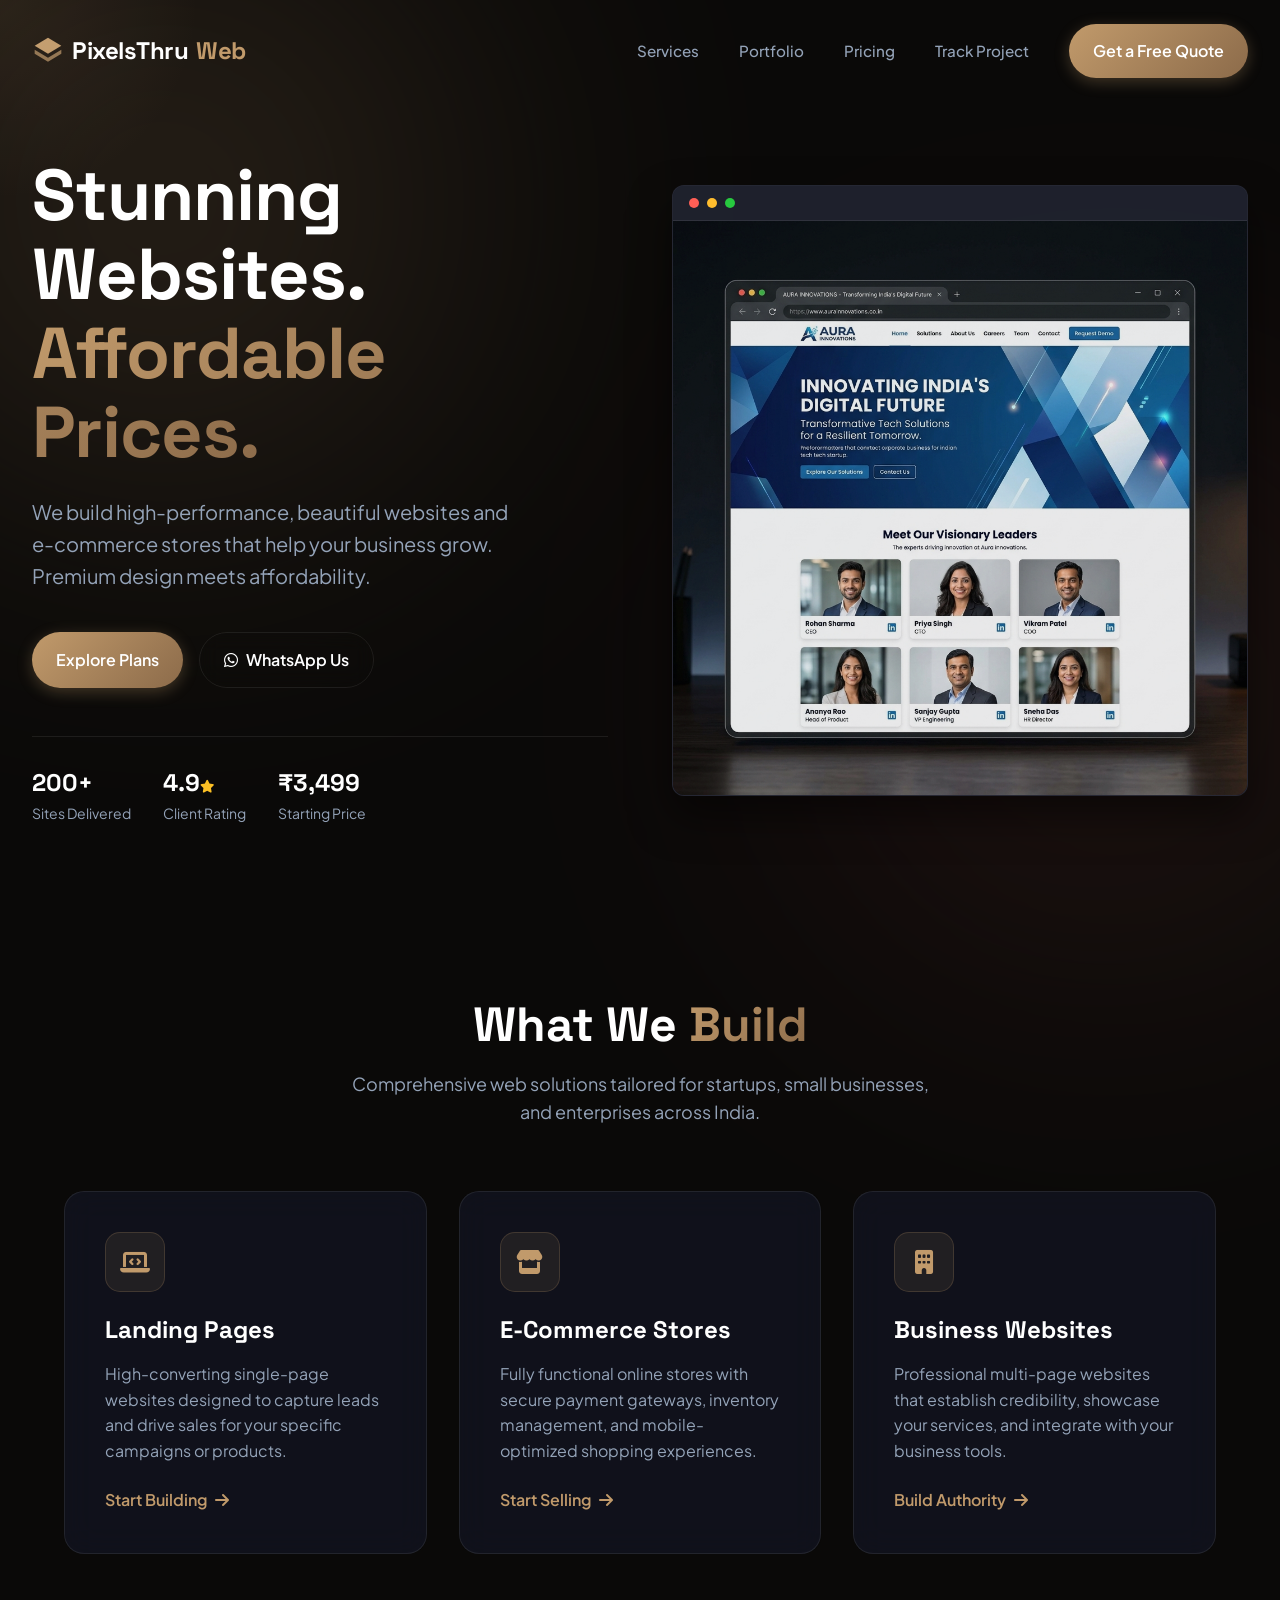
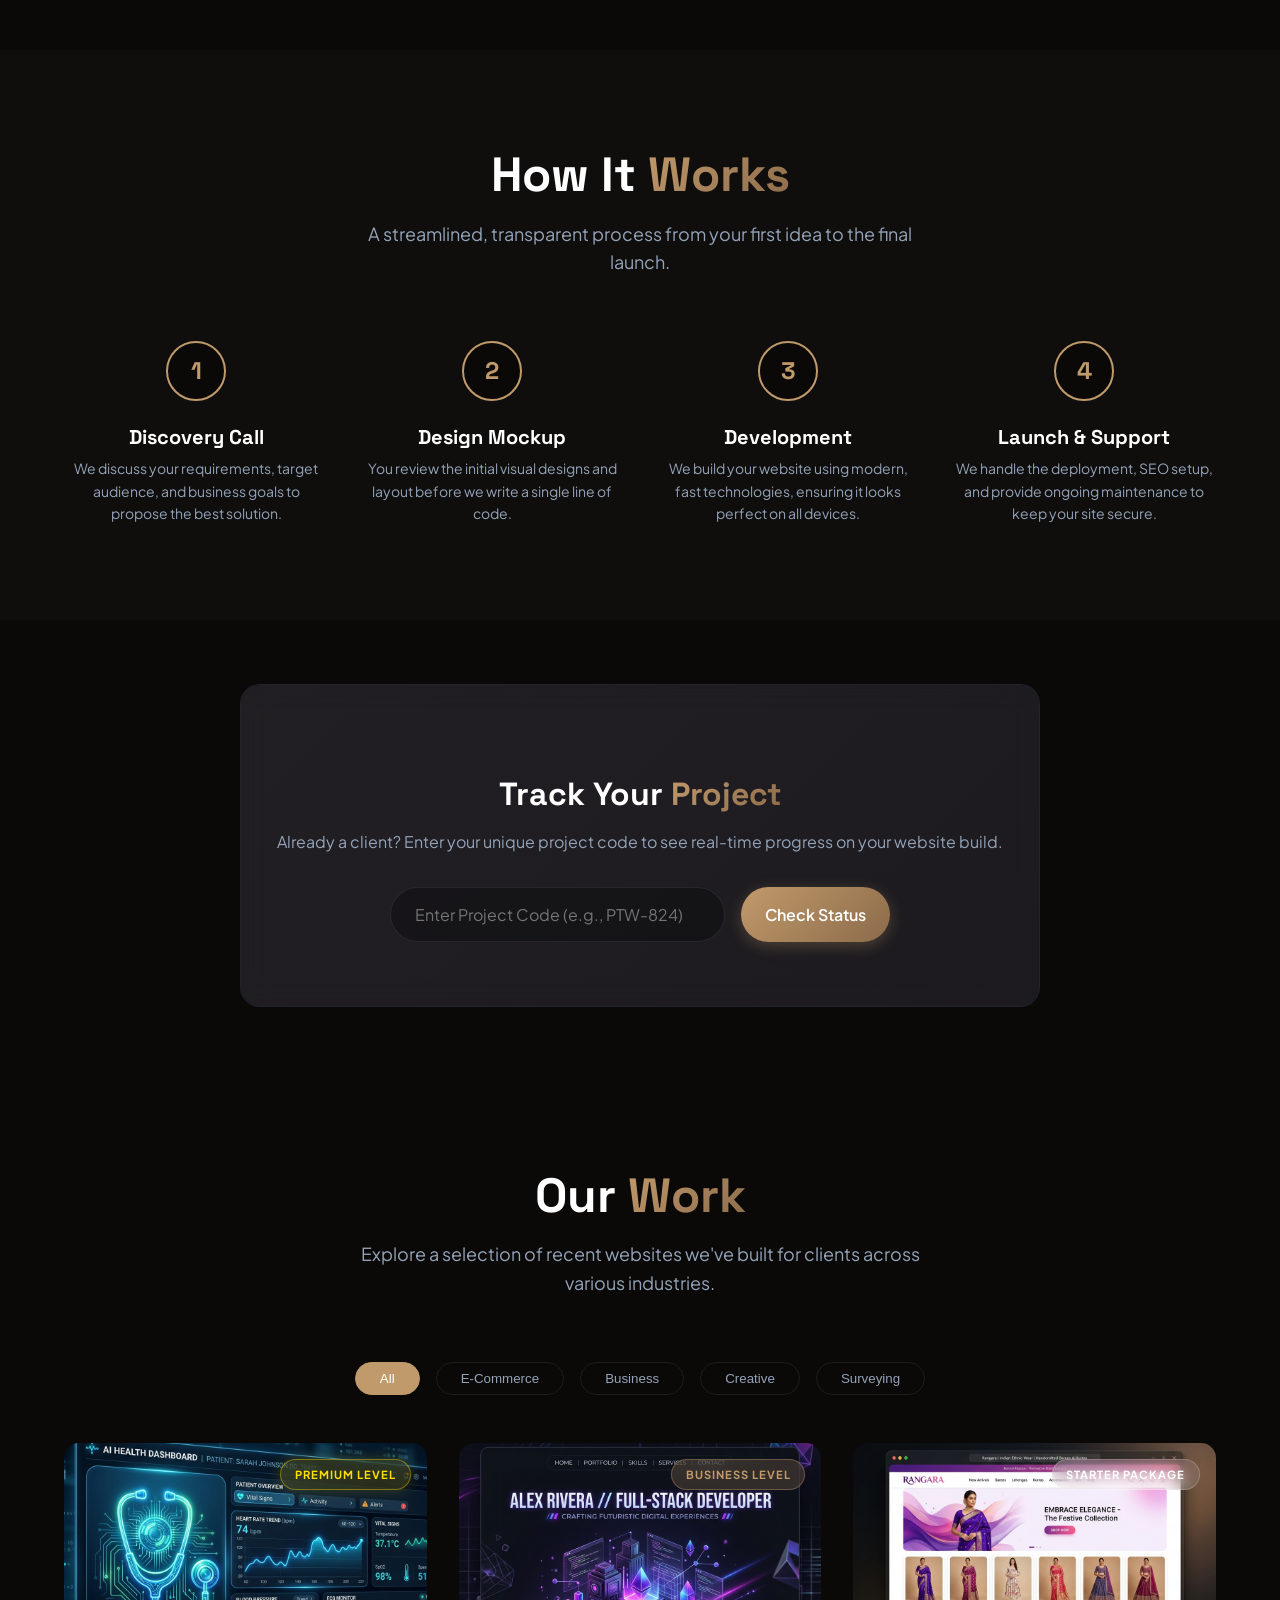
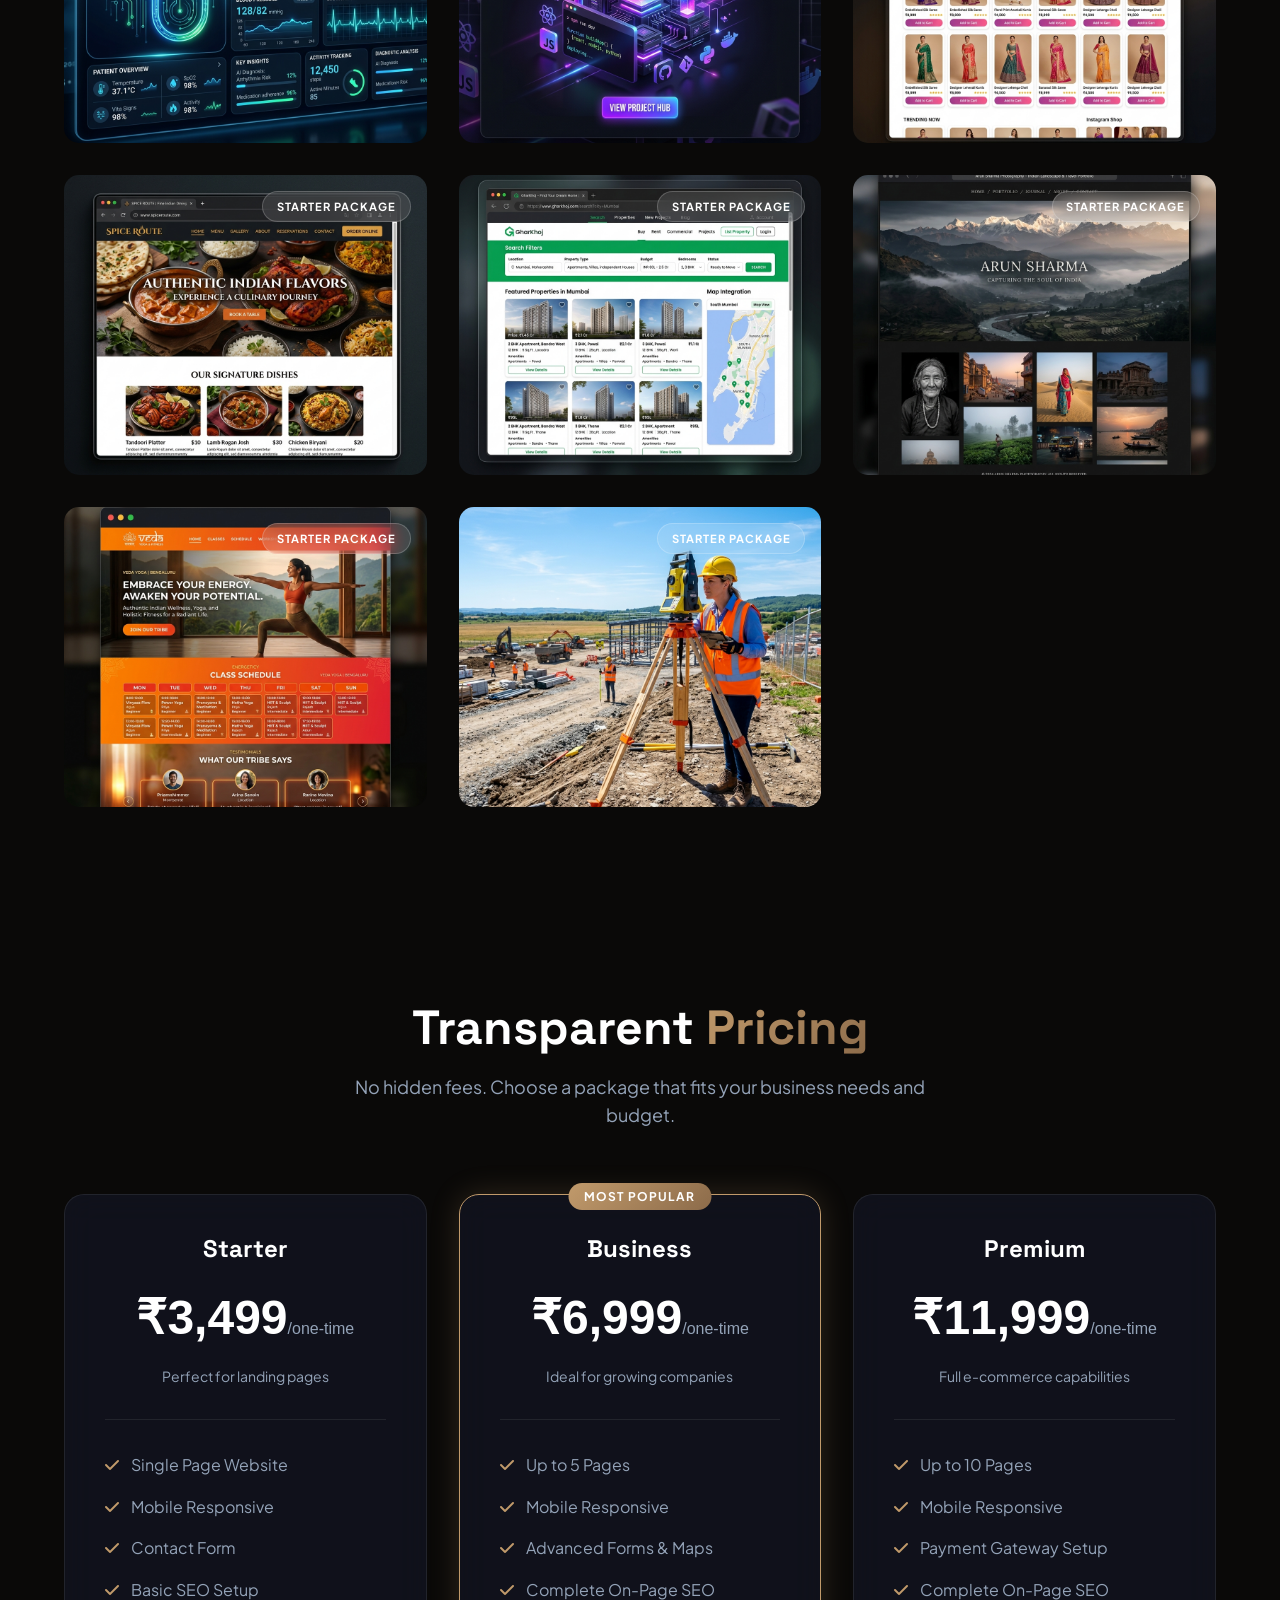
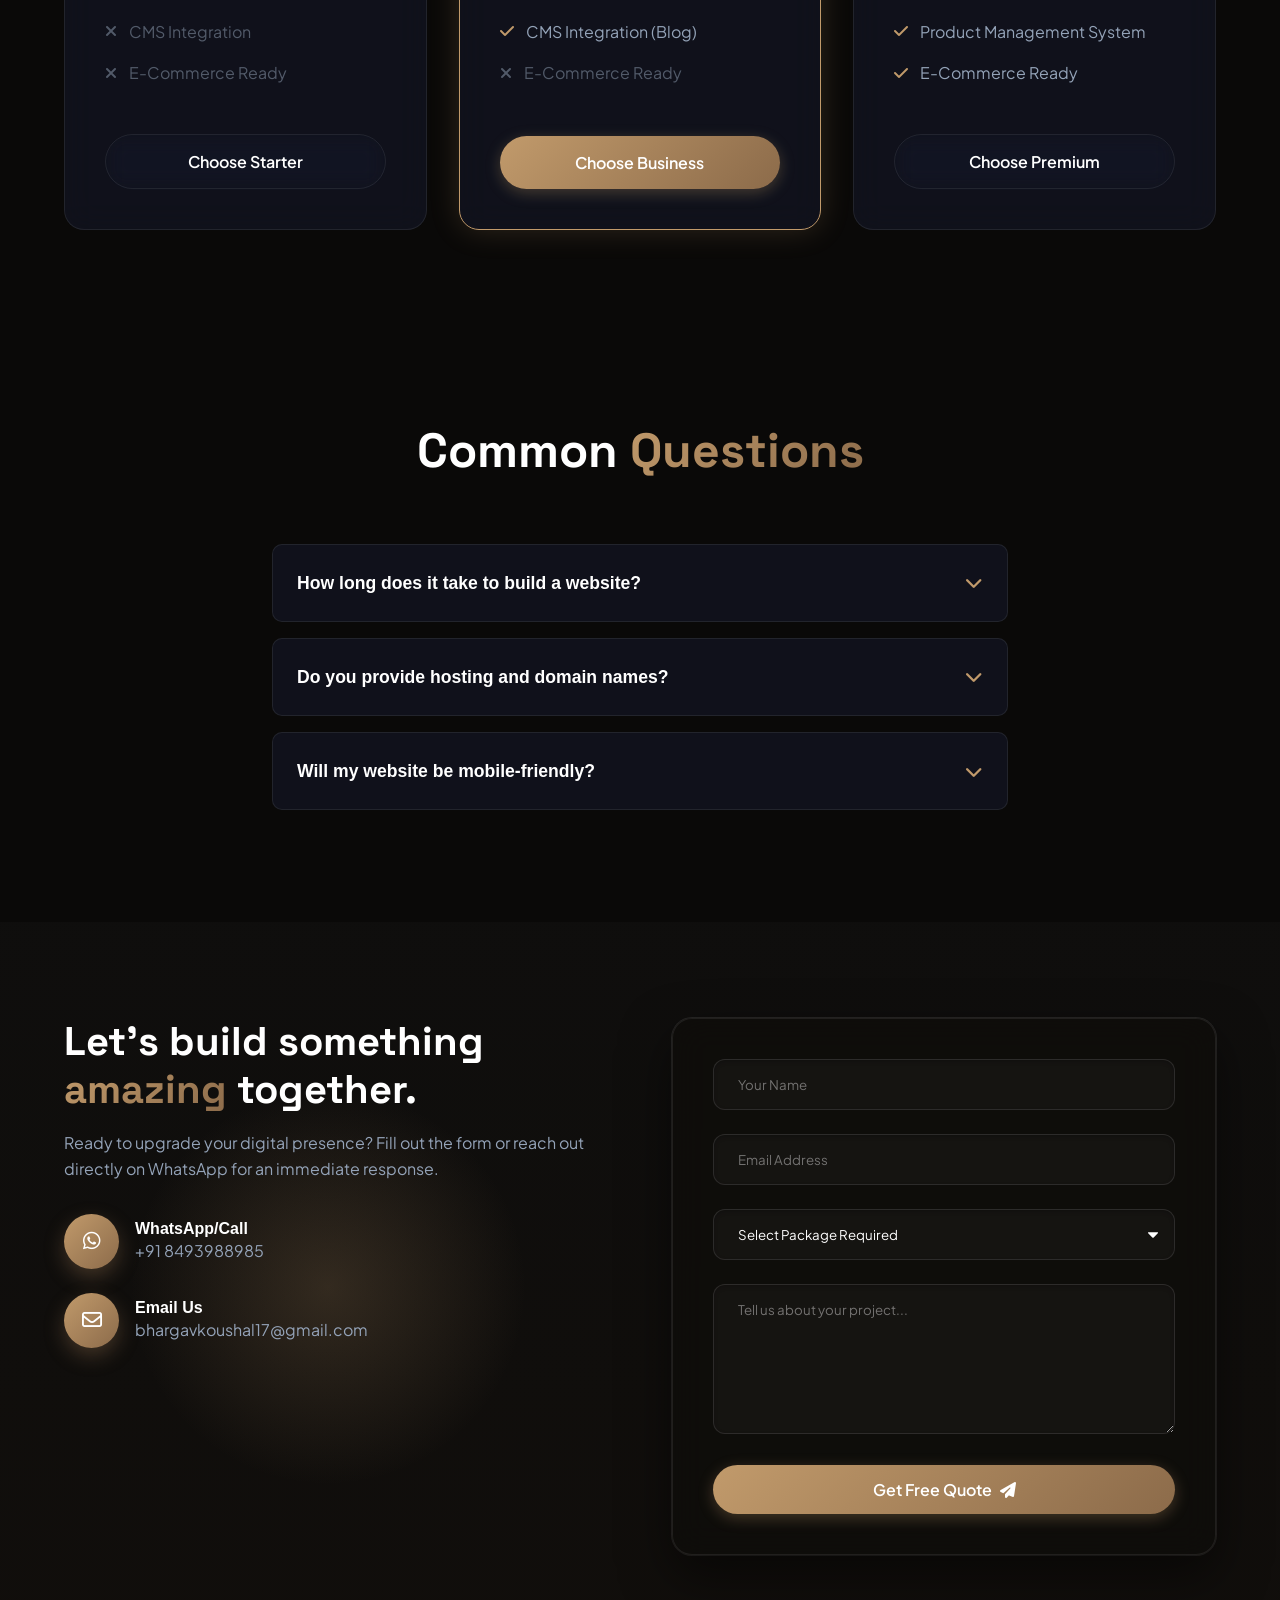
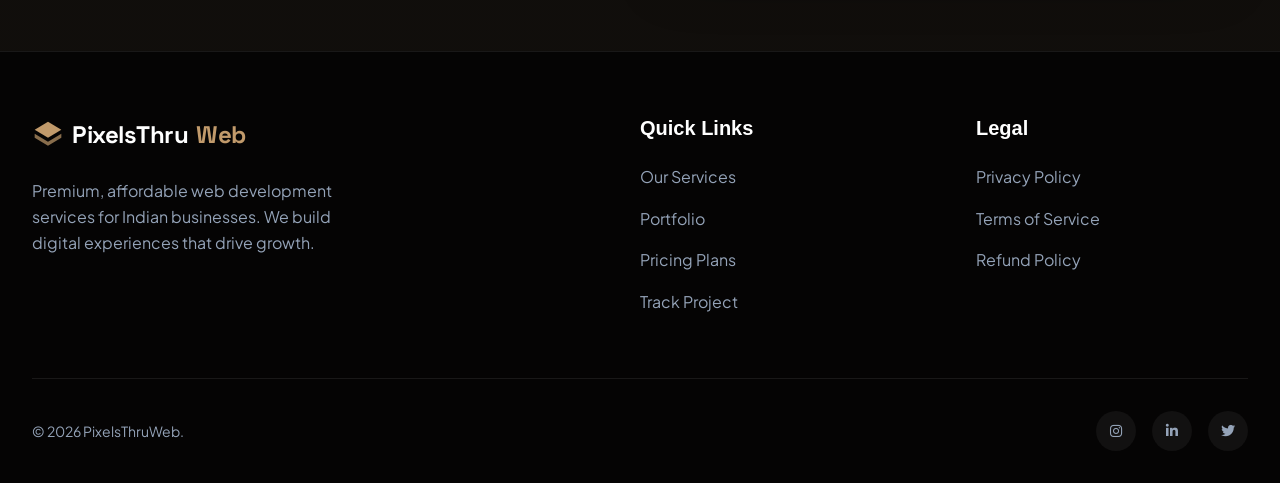
==== commit d0138e87: "update" ====
--- a/index.html
+++ b/index.html
@@ -201,56 +201,101 @@
         <button class="filter-btn" data-filter="ecommerce">E-Commerce</button>
         <button class="filter-btn" data-filter="business">Business</button>
         <button class="filter-btn" data-filter="creative">Creative</button>
+        <button class="filter-btn" data-filter="surveying">Surveying</button>
       </div>
 
       <div class="portfolio-grid">
-        <div class="portfolio-item reveal" data-category="ecommerce">
+        
+        <div class="portfolio-item reveal" data-category="business">
+          <div class="level-badge premium">Premium Level</div>
+          <img src="assets/images/portfolio-swasthya.png" alt="Swasthya AI Health Dashboard">
+          <div class="portfolio-overlay">
+            <h4>Swasthya AI</h4>
+            <div class="category">HealthTech Web App</div>
+            <p class="project-desc">A highly complex medical intelligence dashboard featuring autonomous AI agents, interactive symptom tracking, and secure backend integration.</p>
+            <a href="https://swasthya-ai-lyart.vercel.app/" target="_blank" class="btn btn-primary" style="margin-top: 1rem; padding: 0.5rem 1rem; font-size: 0.875rem;">View Live Site</a>
+          </div>
+        </div>
+
+        <div class="portfolio-item reveal" style="transition-delay: 0.1s;" data-category="creative">
+          <div class="level-badge business">Business Level</div>
+          <img src="assets/images/portfolio-bhargav.png" alt="Bhargav's Personal Portfolio">
+          <div class="portfolio-overlay">
+            <h4>Bhargav's Hub</h4>
+            <div class="category">Personal Portfolio</div>
+            <p class="project-desc">A cutting-edge personal developer portfolio utilizing 3D cursor tracking, custom animations, and a seamless dark-mode aesthetic.</p>
+            <a href="https://bhargavs-portfolio-theta.vercel.app/" target="_blank" class="btn btn-primary" style="margin-top: 1rem; padding: 0.5rem 1rem; font-size: 0.875rem;">View Live Site</a>
+          </div>
+        </div>
+
+        <div class="portfolio-item reveal" style="transition-delay: 0.2s;" data-category="ecommerce">
+          <div class="level-badge starter">Starter Package</div>
           <img src="assets/images/portfolio-ecommerce.png" alt="Ethnic Wear E-Commerce">
           <div class="portfolio-overlay">
             <h4>Rangara</h4>
             <div class="category">E-Commerce Store</div>
             <p class="project-desc">A high-conversion online store featuring dynamic product grids, secure payment
               gateways, and a seamless checkout experience tailored for a luxury ethnic wear brand.</p>
-          </div>
-        </div>
-
-        <div class="portfolio-item reveal" style="transition-delay: 0.1s;" data-category="business">
+            <a href="demos/starter/index.html" target="_blank" class="btn btn-primary" style="margin-top: 1rem; padding: 0.5rem 1rem; font-size: 0.875rem;">View Live Site</a>
+          </div>
+        </div>
+
+        <div class="portfolio-item reveal" data-category="business">
+          <div class="level-badge starter">Starter Package</div>
           <img src="assets/images/portfolio-restaurant.png" alt="Indian Restaurant Website">
           <div class="portfolio-overlay">
             <h4>Spice Route</h4>
             <div class="category">Restaurant Website</div>
             <p class="project-desc">An elegant digital dining experience with an integrated table reservation system,
               interactive menus, and stunning food photography galleries.</p>
-          </div>
-        </div>
-
-        <div class="portfolio-item reveal" style="transition-delay: 0.2s;" data-category="business">
+            <a href="demos/starter/index.html" target="_blank" class="btn btn-primary" style="margin-top: 1rem; padding: 0.5rem 1rem; font-size: 0.875rem;">View Live Site</a>
+          </div>
+        </div>
+
+        <div class="portfolio-item reveal" style="transition-delay: 0.1s;" data-category="business">
+          <div class="level-badge starter">Starter Package</div>
           <img src="assets/images/portfolio-realestate.png" alt="Real Estate Portal">
           <div class="portfolio-overlay">
             <h4>GharKhoj</h4>
             <div class="category">Real Estate Portal</div>
             <p class="project-desc">A robust property listing platform featuring advanced search filters, interactive
               map integration, and automated lead generation forms for realtors.</p>
-          </div>
-        </div>
-
-        <div class="portfolio-item reveal" data-category="creative">
+            <a href="demos/starter/index.html" target="_blank" class="btn btn-primary" style="margin-top: 1rem; padding: 0.5rem 1rem; font-size: 0.875rem;">View Live Site</a>
+          </div>
+        </div>
+
+        <div class="portfolio-item reveal" style="transition-delay: 0.2s;" data-category="creative">
+          <div class="level-badge starter">Starter Package</div>
           <img src="assets/images/portfolio-photography.png" alt="Photography Portfolio">
           <div class="portfolio-overlay">
             <h4>Arun Sharma</h4>
             <div class="category">Photography Portfolio</div>
             <p class="project-desc">A minimalist, image-first portfolio utilizing a custom masonry grid and lazy-loading
               technology to showcase high-resolution travel photography without compromising speed.</p>
-          </div>
-        </div>
-
-        <div class="portfolio-item reveal" style="transition-delay: 0.1s;" data-category="creative">
+            <a href="demos/starter/index.html" target="_blank" class="btn btn-primary" style="margin-top: 1rem; padding: 0.5rem 1rem; font-size: 0.875rem;">View Live Site</a>
+          </div>
+        </div>
+
+        <div class="portfolio-item reveal" data-category="creative">
+          <div class="level-badge starter">Starter Package</div>
           <img src="assets/images/portfolio-fitness.png" alt="Yoga Studio Landing Page">
           <div class="portfolio-overlay">
             <h4>Veda Yoga</h4>
             <div class="category">Fitness Landing Page</div>
             <p class="project-desc">A vibrant, conversion-optimized landing page designed to capture leads and drive
               membership sign-ups, complete with an integrated class schedule and client testimonials.</p>
+            <a href="demos/starter/index.html" target="_blank" class="btn btn-primary" style="margin-top: 1rem; padding: 0.5rem 1rem; font-size: 0.875rem;">View Live Site</a>
+          </div>
+        </div>
+
+        <div class="portfolio-item reveal" style="transition-delay: 0.1s;" data-category="surveying">
+          <div class="level-badge starter">Starter Package</div>
+          <img src="demos/surveying/assets/hero-bg.png" alt="Surveying Company Website">
+          <div class="portfolio-overlay">
+            <h4>Apex Surveys</h4>
+            <div class="category">Land Surveying Website</div>
+            <p class="project-desc">A bright, eye-catching starter template for a surveying company featuring service showcases, high-contrast UI, and lead capture forms.</p>
+            <a href="demos/surveying/index.html" target="_blank" class="btn btn-primary" style="margin-top: 1rem; padding: 0.5rem 1rem; font-size: 0.875rem;">View Live Site</a>
           </div>
         </div>
       </div>
--- a/css/styles.css
+++ b/css/styles.css
@@ -707,7 +707,40 @@
   width: 100%;
   height: 300px;
   object-fit: cover;
-  transition: transform 0.5s;
+  transition: transform 0.8s ease;
+}
+
+.level-badge {
+  position: absolute;
+  top: 1rem;
+  right: 1rem;
+  padding: 0.35rem 0.85rem;
+  border-radius: 20px;
+  font-size: 0.7rem;
+  font-weight: 700;
+  z-index: 3;
+  backdrop-filter: blur(10px);
+  text-transform: uppercase;
+  letter-spacing: 1px;
+}
+
+.level-badge.starter { 
+  background: rgba(255, 255, 255, 0.1); 
+  color: white; 
+  border: 1px solid rgba(255, 255, 255, 0.2); 
+}
+
+.level-badge.business { 
+  background: rgba(193, 154, 107, 0.2); 
+  color: var(--primary); 
+  border: 1px solid rgba(193, 154, 107, 0.4); 
+}
+
+.level-badge.premium { 
+  background: rgba(255, 215, 0, 0.15); 
+  color: #FFDF00; 
+  border: 1px solid rgba(255, 215, 0, 0.4); 
+  box-shadow: 0 0 15px rgba(255, 215, 0, 0.2); 
 }
 
 .portfolio-overlay {
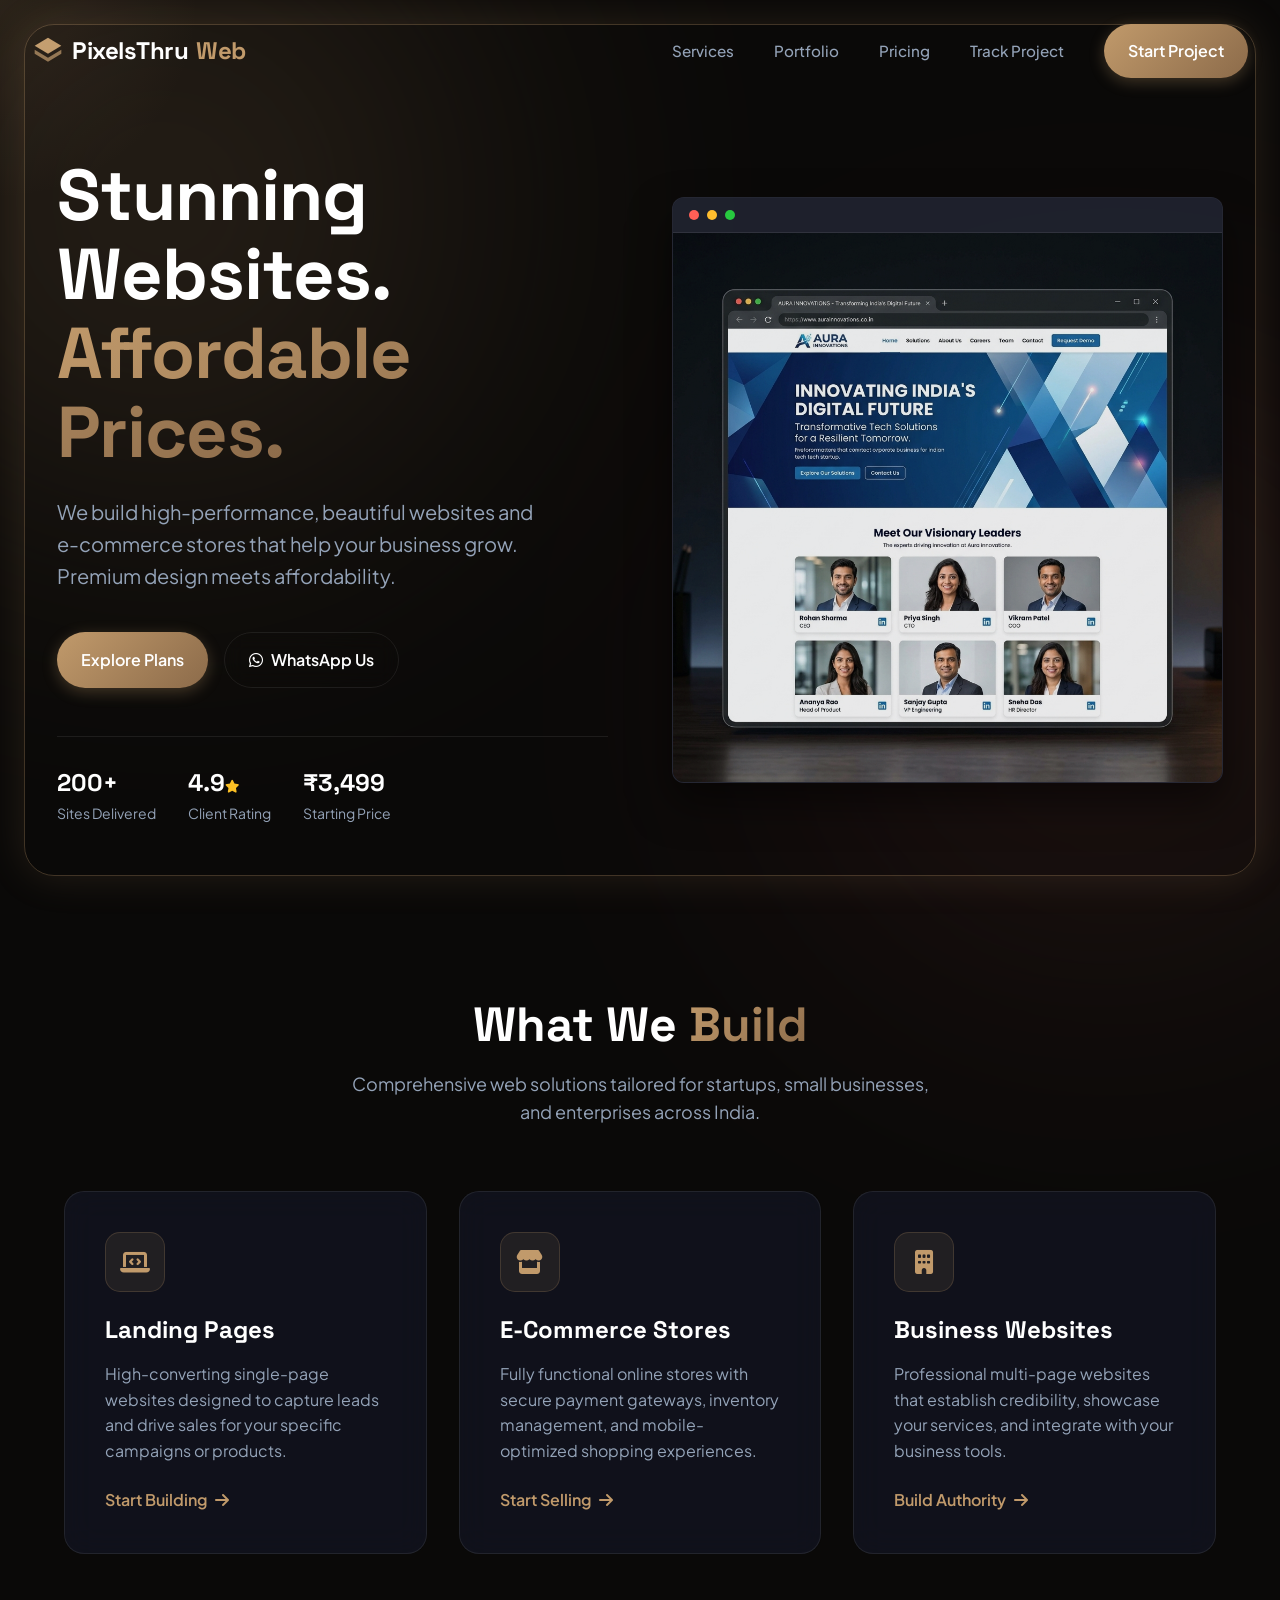
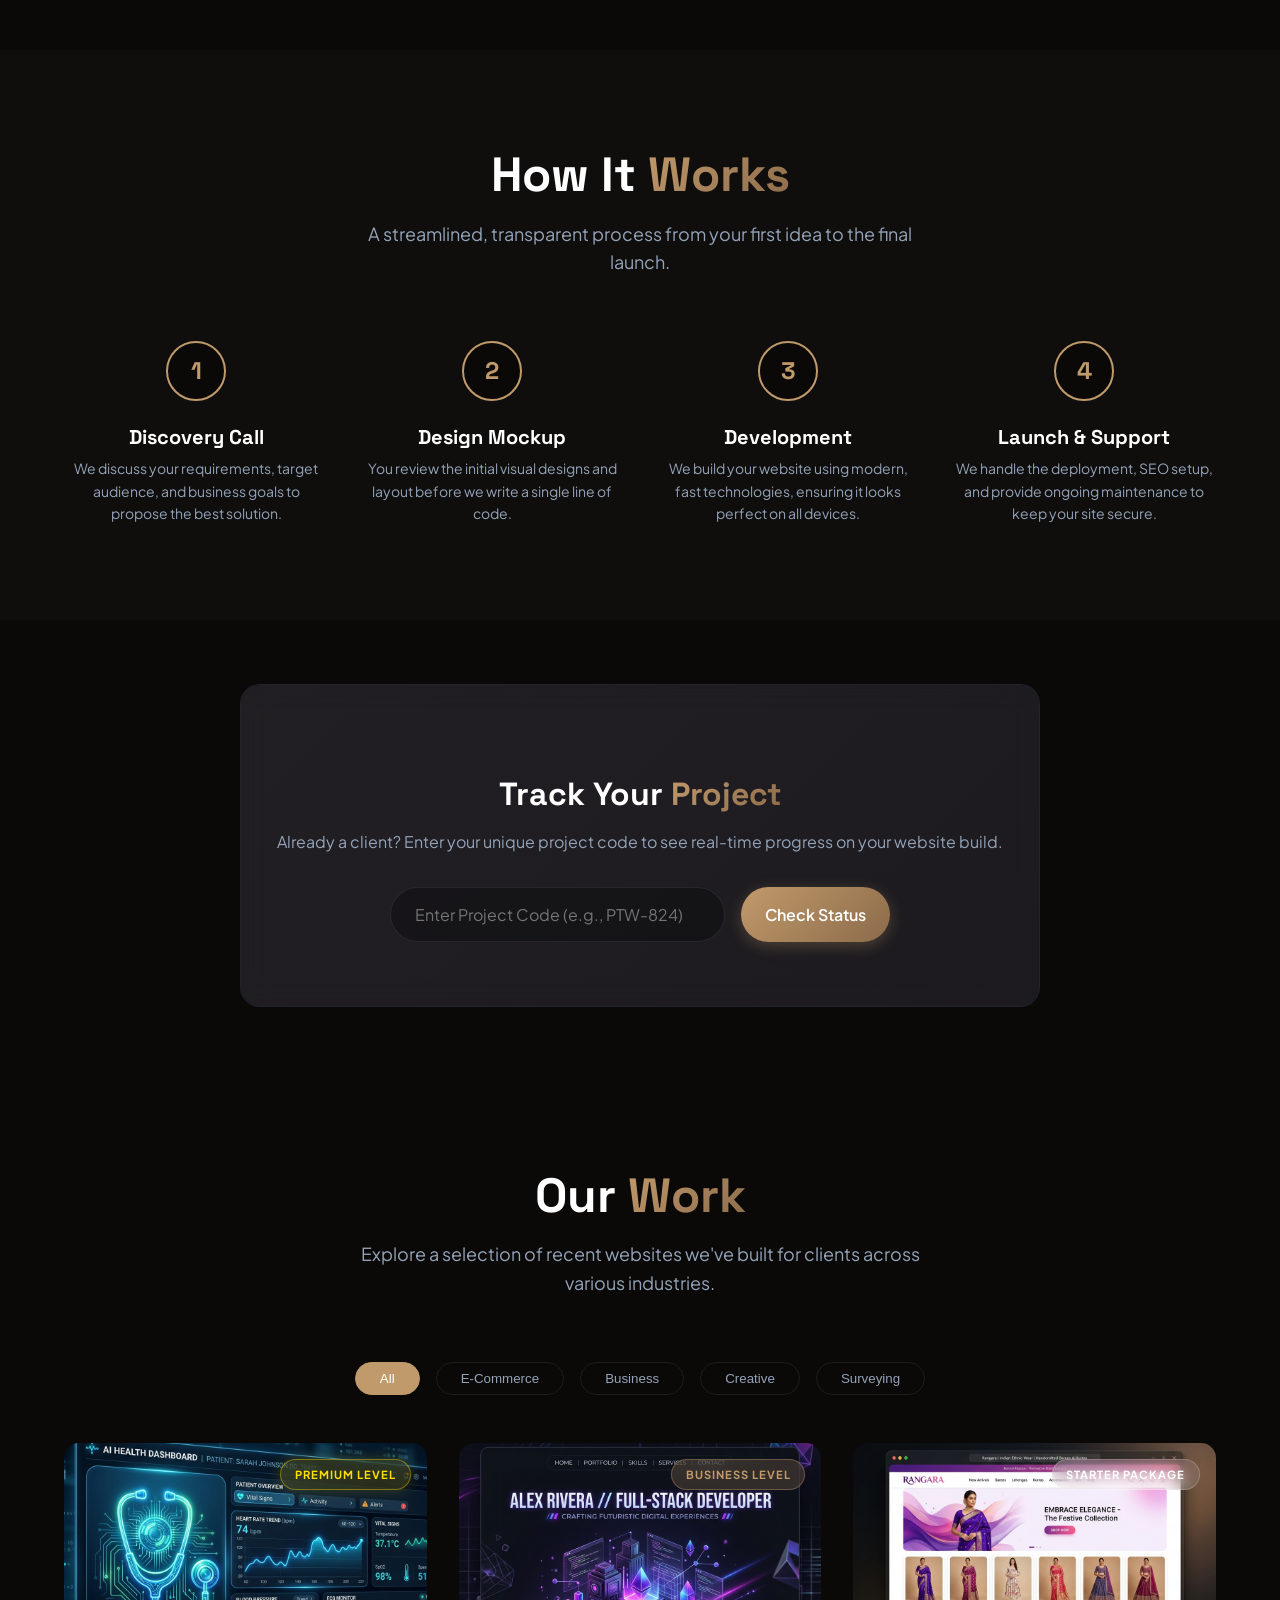
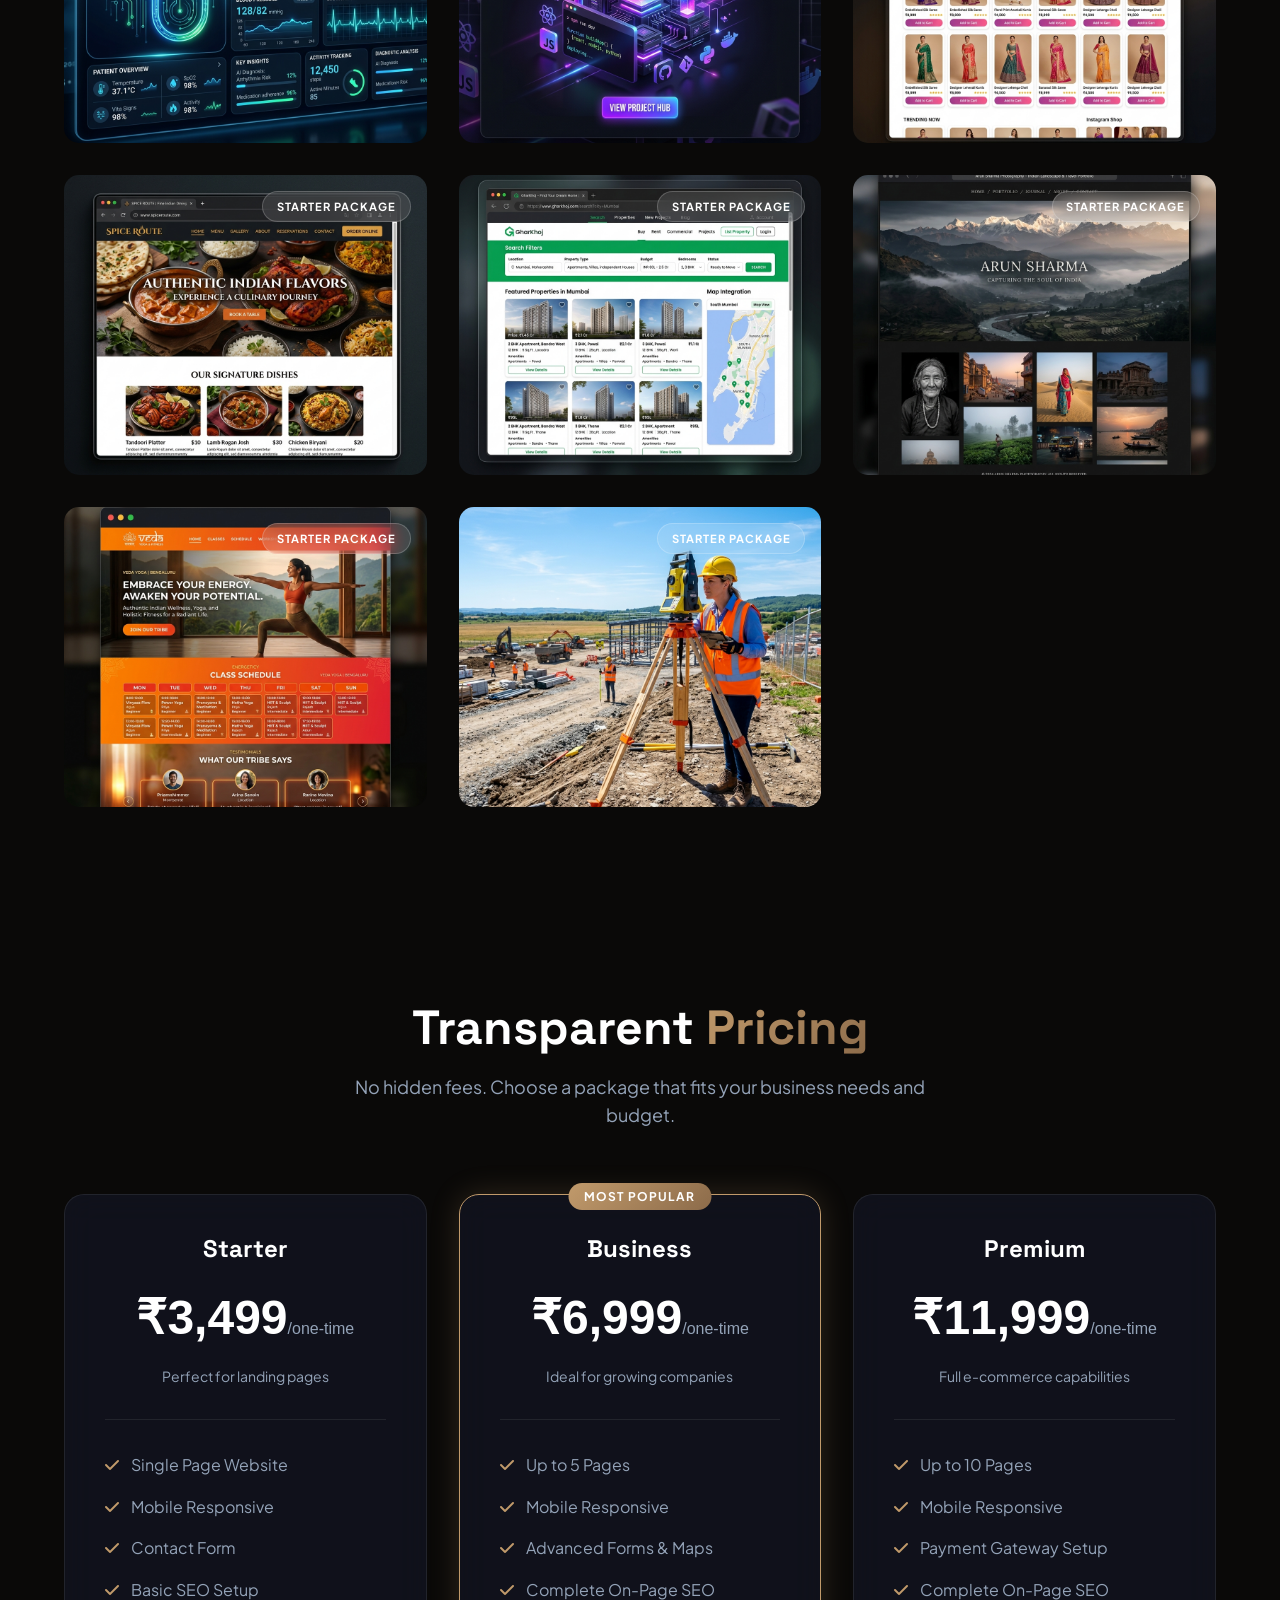
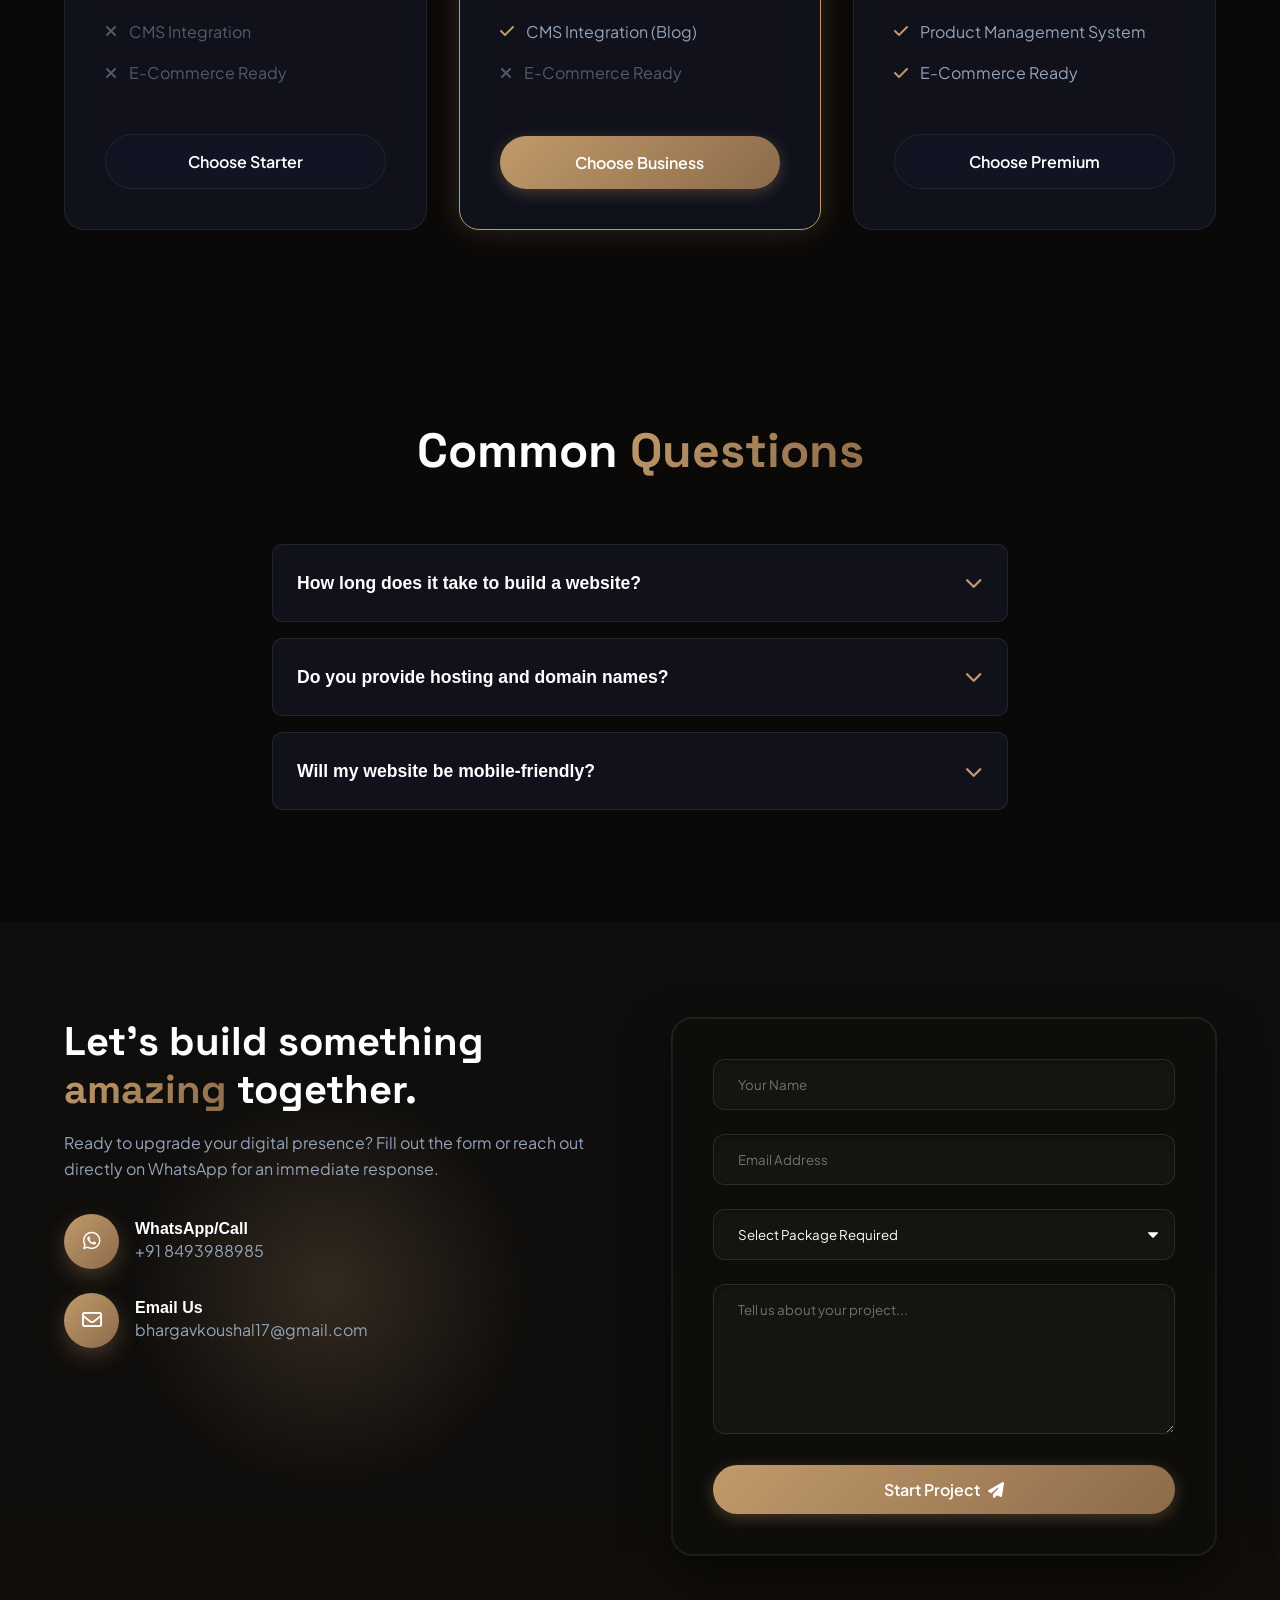
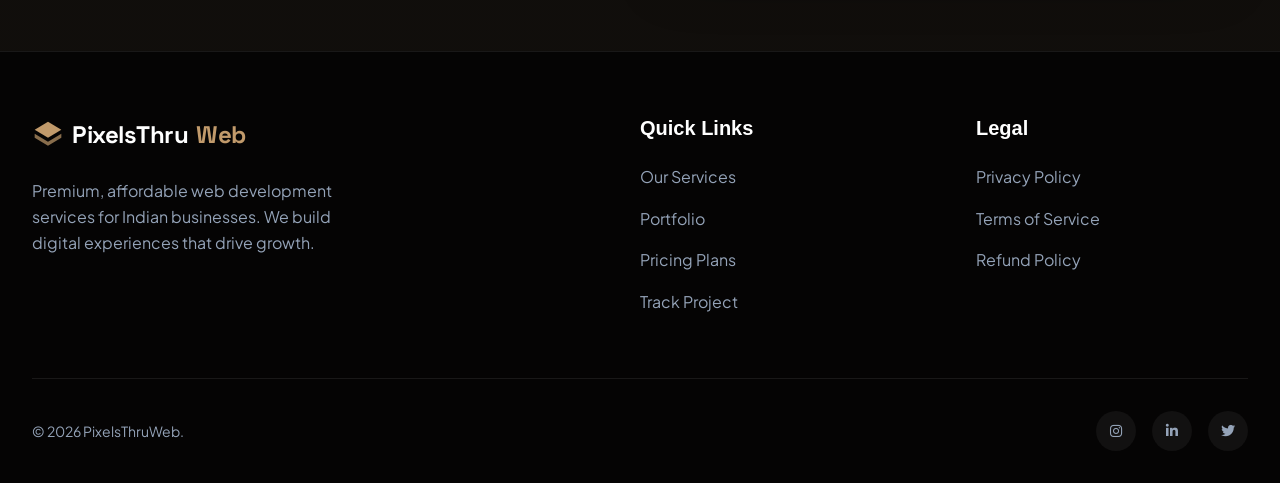
==== commit 657a8adf: "update" ====
--- a/index.html
+++ b/index.html
@@ -46,7 +46,7 @@
         <a href="#portfolio" class="nav-link">Portfolio</a>
         <a href="#pricing" class="nav-link">Pricing</a>
         <a href="#track" class="nav-link">Track Project</a>
-        <a href="#contact" class="btn btn-primary">Get a Free Quote</a>
+        <a href="#contact" class="btn btn-primary">Start Project</a>
       </div>
 
       <button class="mobile-menu-btn" id="mobileMenuBtn">
@@ -462,7 +462,7 @@
           <div class="form-group">
             <textarea name="message" class="form-control" placeholder="Tell us about your project..."></textarea>
           </div>
-          <button type="submit" class="btn btn-primary" style="width: 100%;">Get Free Quote <i
+          <button type="submit" class="btn btn-primary" style="width: 100%;">Start Project <i
               class="fa-solid fa-paper-plane" style="margin-left: 8px;"></i></button>
         </form>
       </div>
@@ -533,7 +533,10 @@
           fully refunded to you instantly. No questions asked.</p>
       </div>
 
-      <button class="btn btn-primary" id="confirmPaymentBtn" style="width: 100%; margin-top: 1rem;">I have paid</button>
+      <div style="display: flex; gap: 1rem; margin-top: 1.5rem;">
+        <button class="btn btn-outline" id="payLaterBtn" style="flex: 1; padding: 0.8rem;">Pay Later</button>
+        <button class="btn btn-primary" id="confirmPaymentBtn" style="flex: 1; padding: 0.8rem;">I have paid</button>
+      </div>
     </div>
   </div>
 
--- a/css/styles.css
+++ b/css/styles.css
@@ -256,12 +256,17 @@
 
 /* Hero Section */
 .hero {
-  min-height: 100vh;
+  min-height: calc(100vh - 3rem);
   display: flex;
   align-items: center;
   position: relative;
   padding-top: 80px;
   overflow: hidden;
+  margin: 1.5rem;
+  border-radius: 30px;
+  border: 1px solid rgba(193, 154, 107, 0.3);
+  box-shadow: 0 0 40px rgba(193, 154, 107, 0.15);
+  background-clip: padding-box;
 }
 
 .hero-container {
@@ -1271,6 +1276,13 @@
 }
 
 @media (max-width: 768px) {
+  .hero {
+    margin: 0.5rem;
+    border-radius: 20px;
+    min-height: auto;
+    padding: 100px 1rem 3rem 1rem;
+  }
+  
   .nav-links {
     position: fixed;
     top: 80px;
@@ -1286,10 +1298,11 @@
   .nav-links.active { left: 0; }
   .mobile-menu-btn { display: block; }
   
-  .hero-container { grid-template-columns: 1fr; text-align: center; }
+  .hero-container { grid-template-columns: 1fr; text-align: center; gap: 2rem; }
+  .hero-content h1 { font-size: 2.5rem; }
   .hero-content p { margin: 0 auto 2.5rem; }
-  .hero-cta { justify-content: center; }
-  .hero-stats { justify-content: center; }
+  .hero-cta { justify-content: center; flex-direction: column; }
+  .hero-stats { justify-content: center; flex-wrap: wrap; }
   
   .process-steps { grid-template-columns: 1fr; gap: 3rem; }
   .step:not(:last-child)::after {
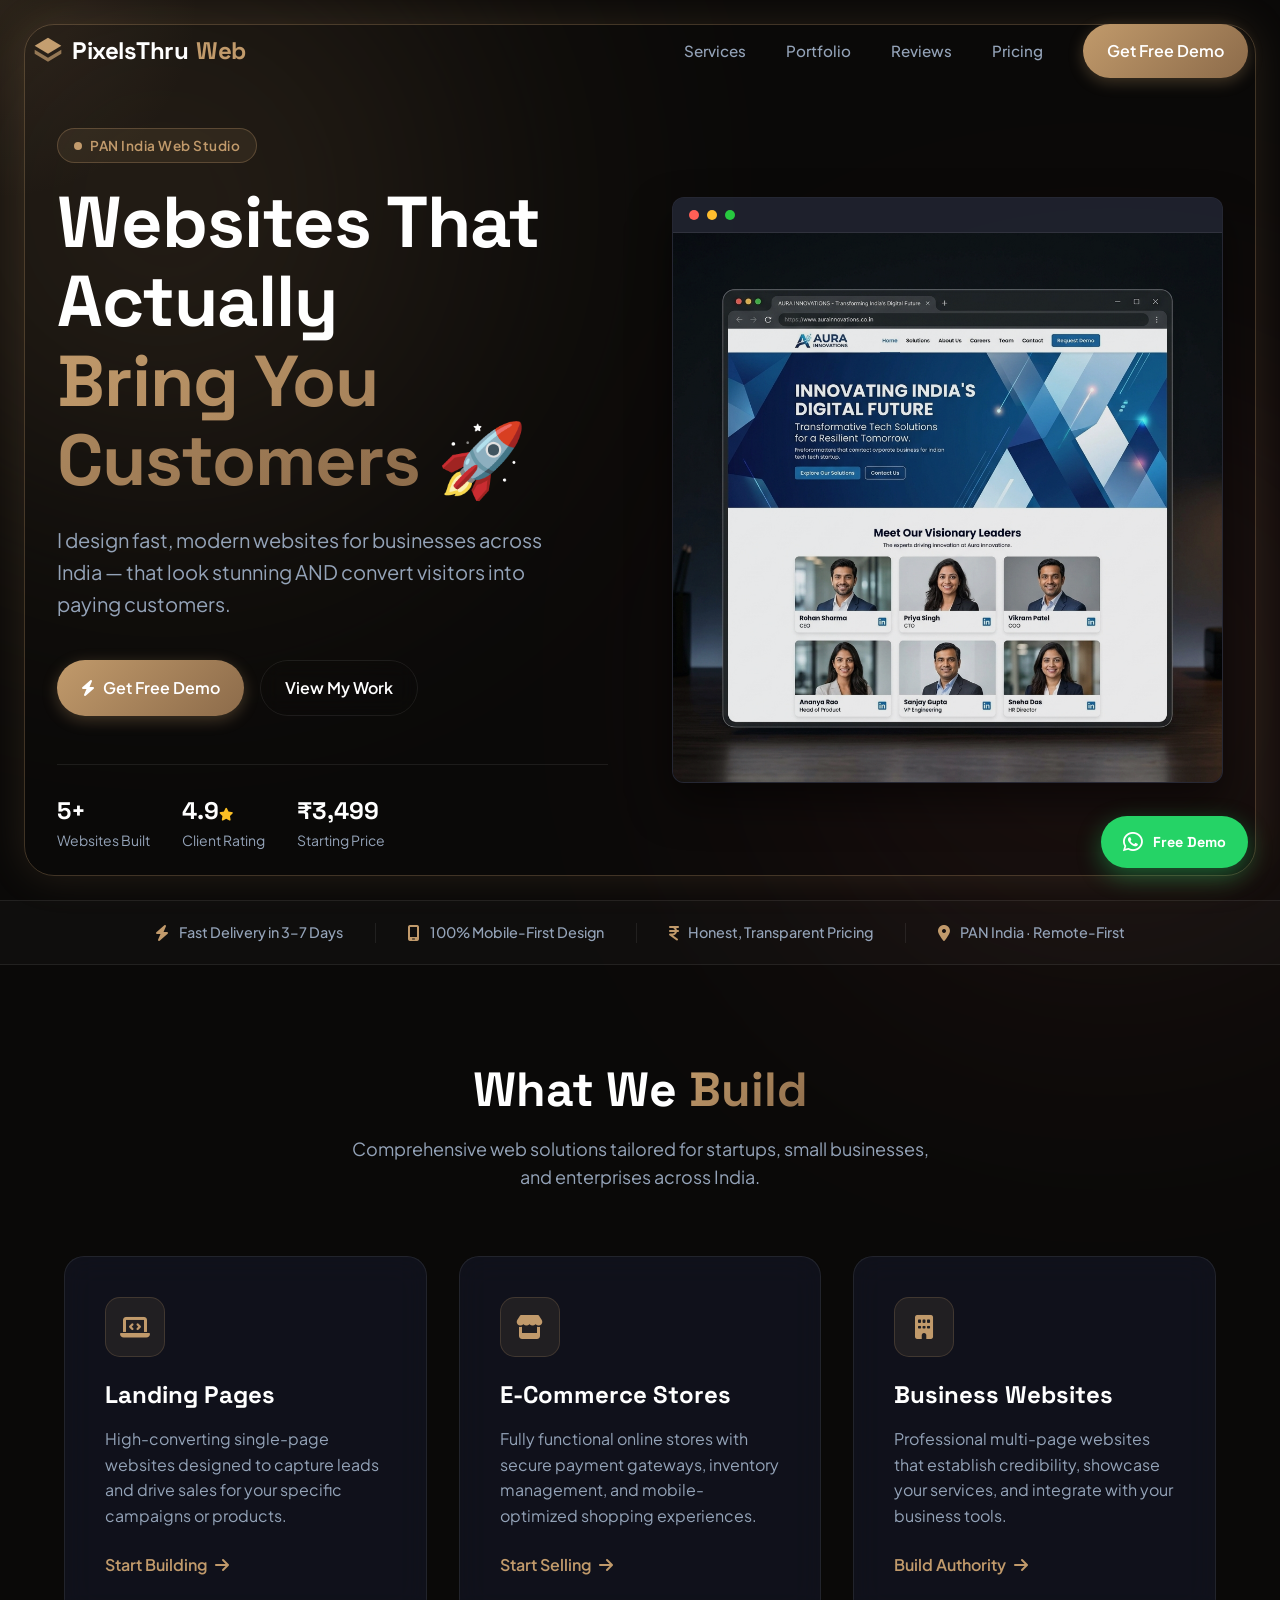
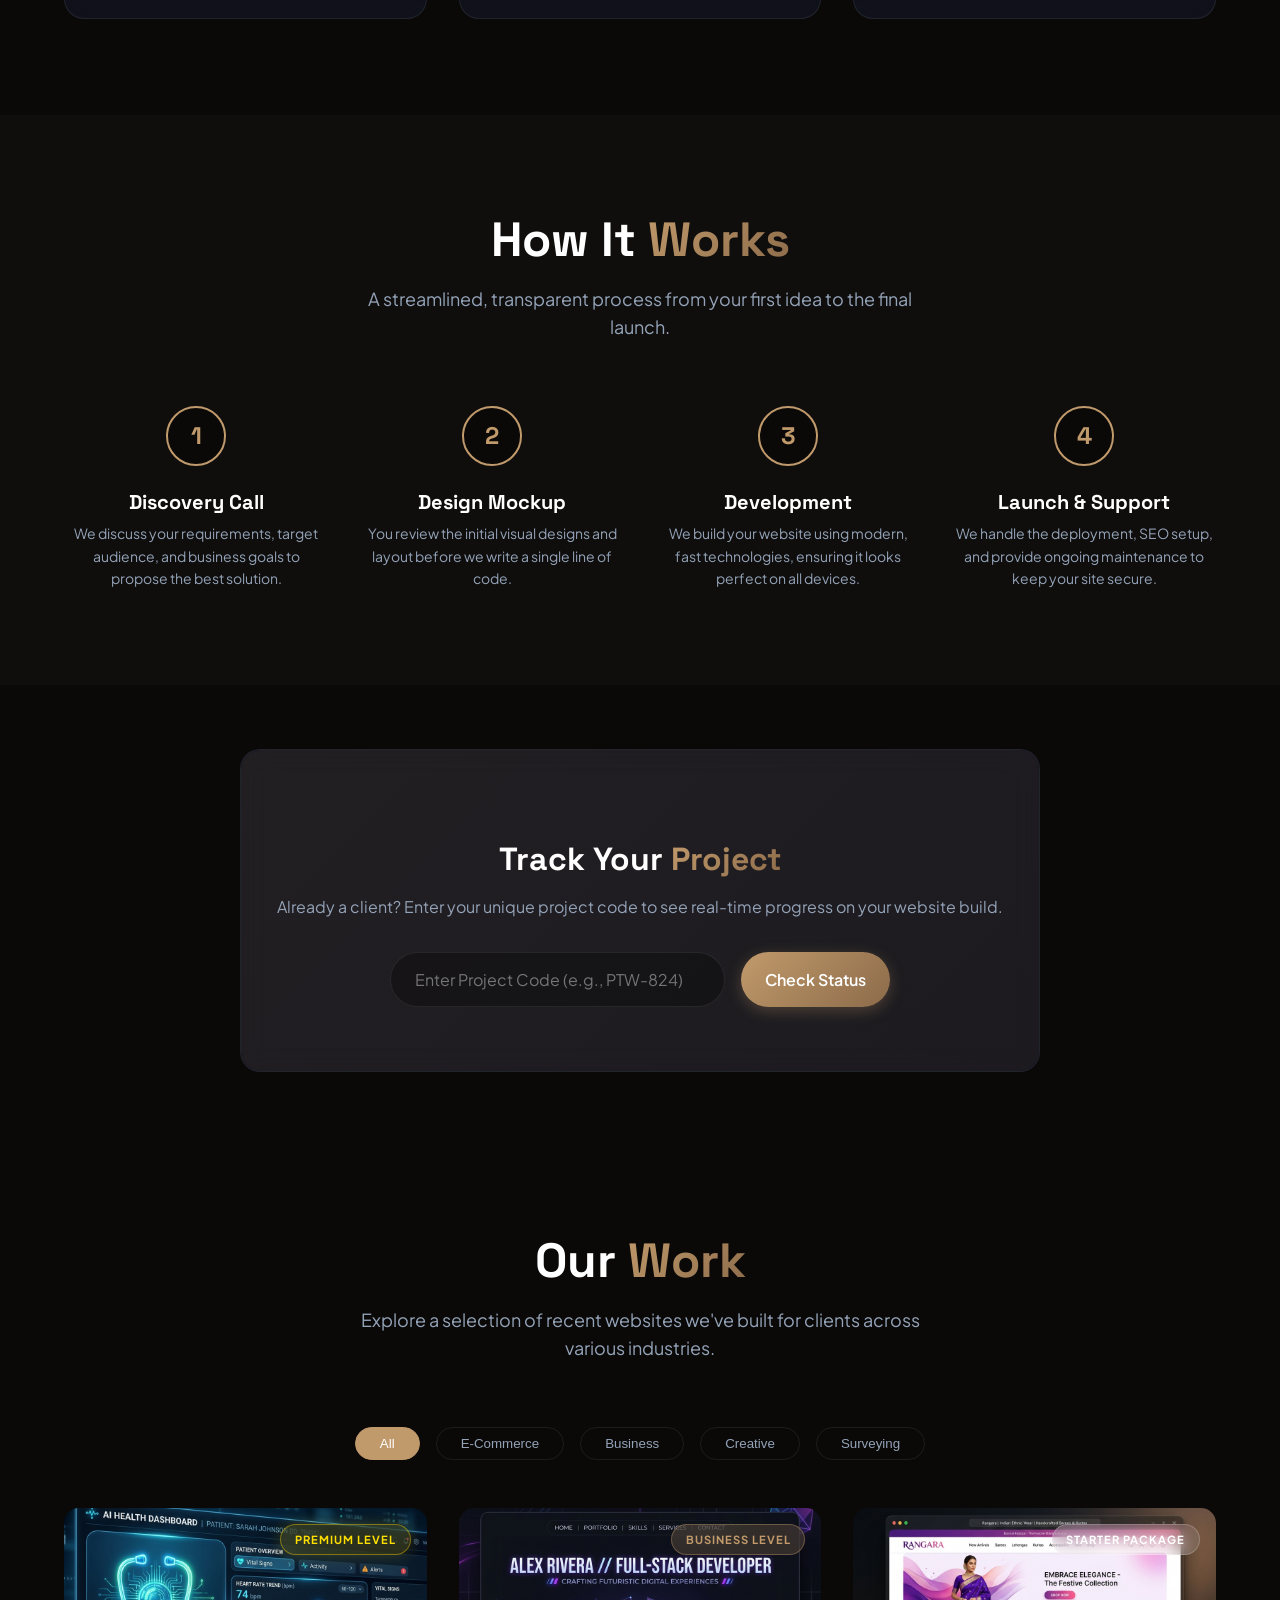
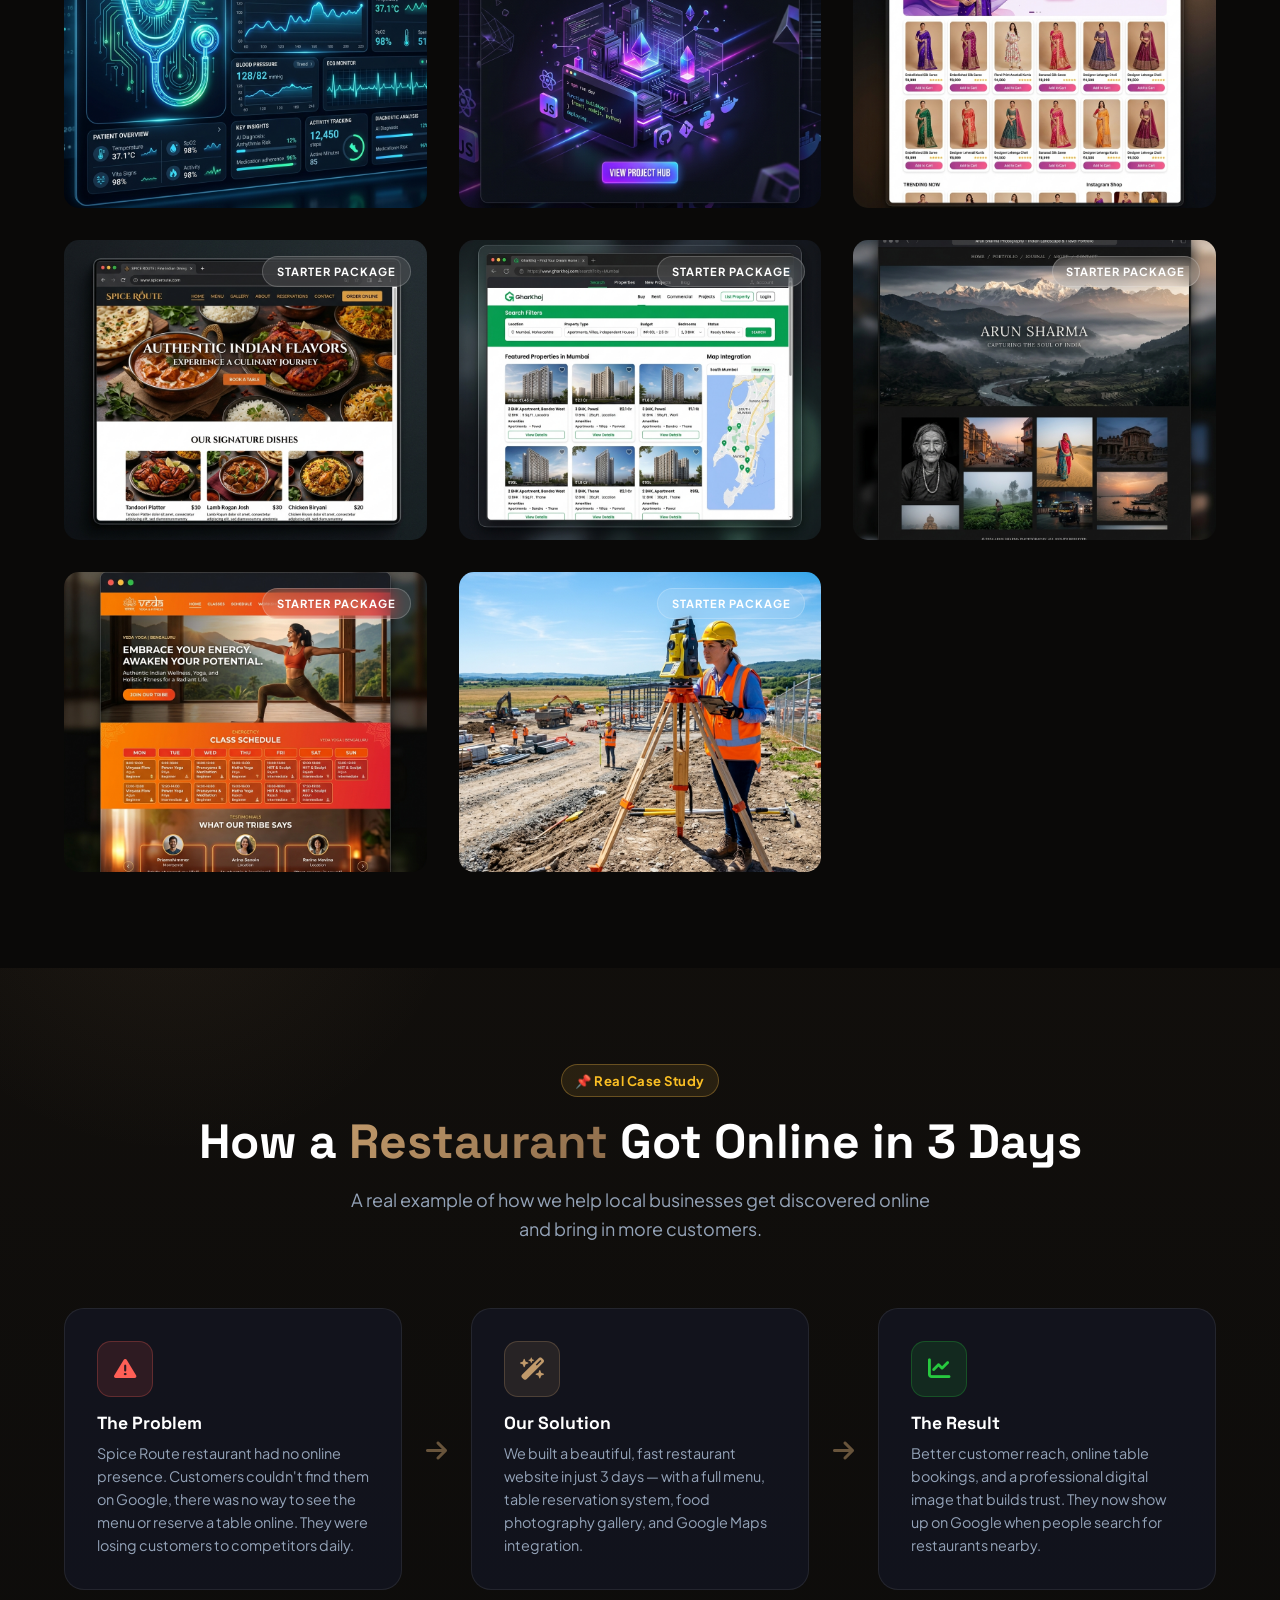
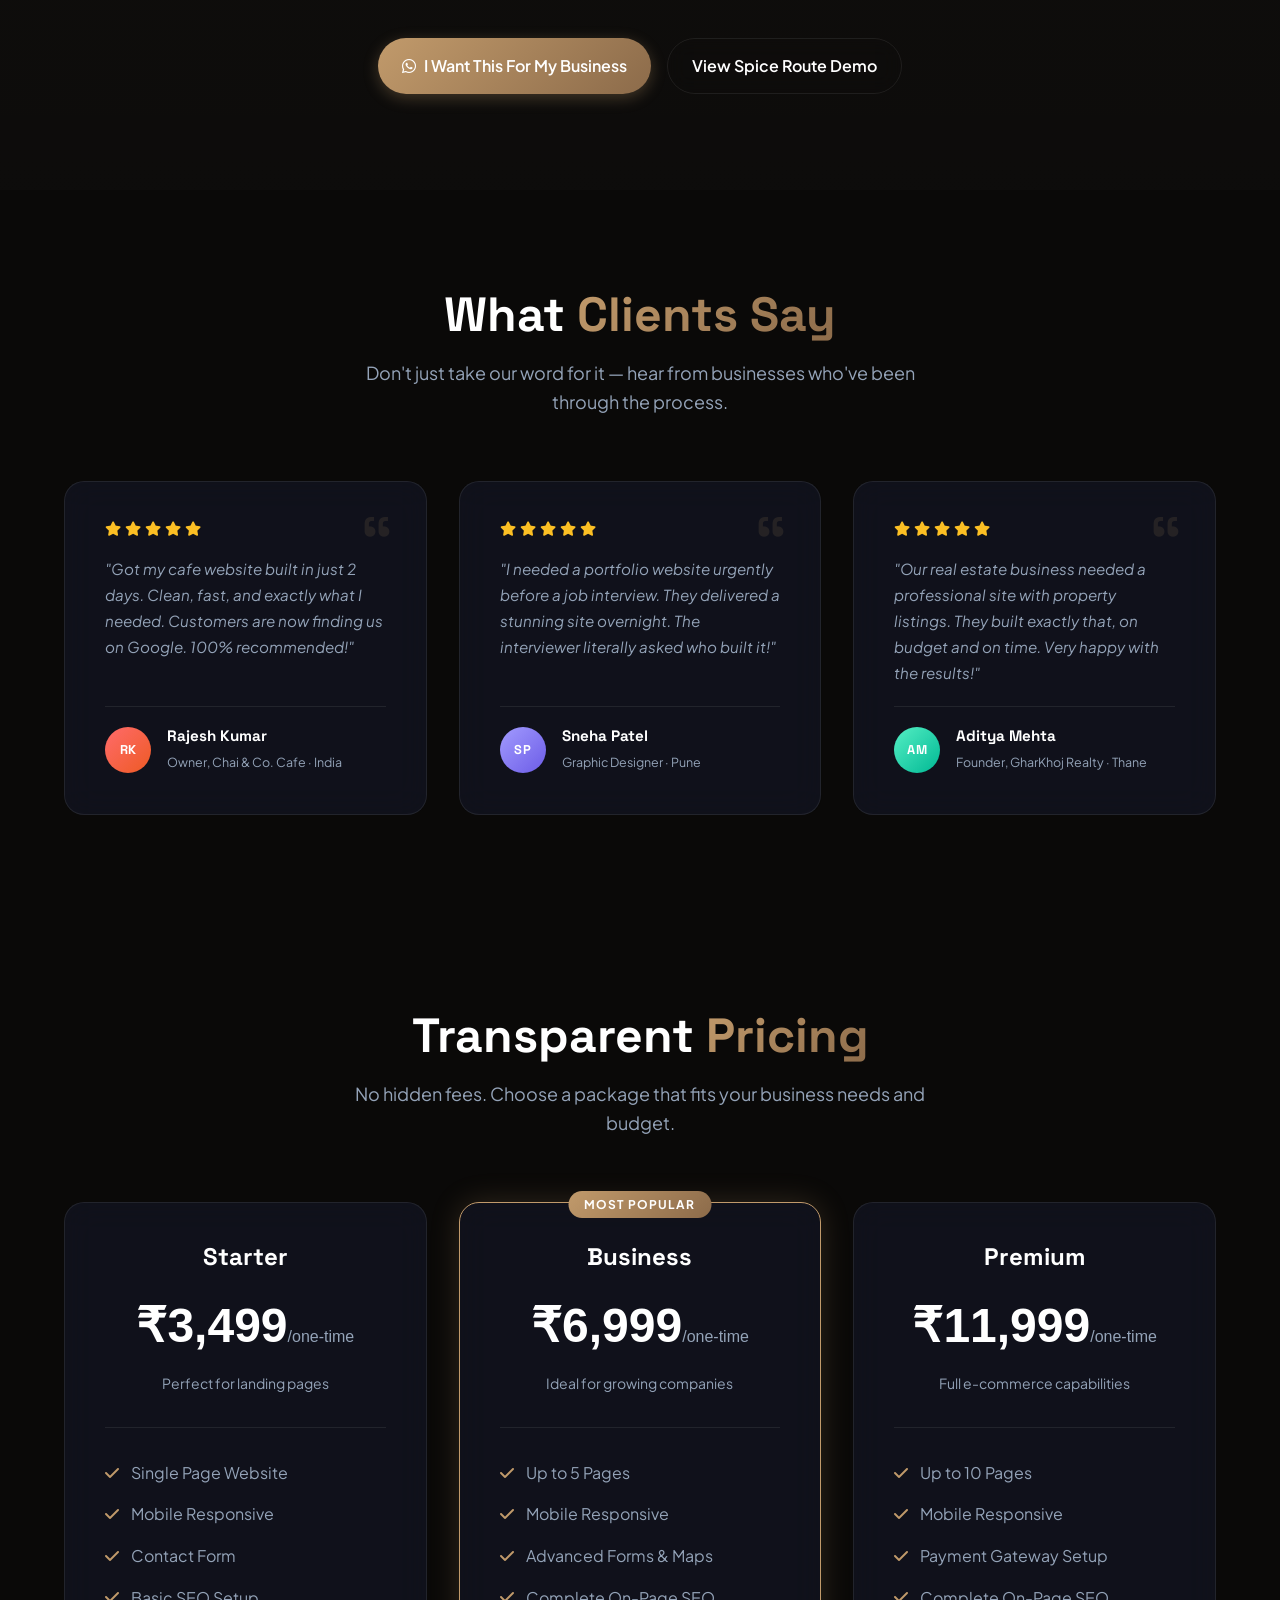
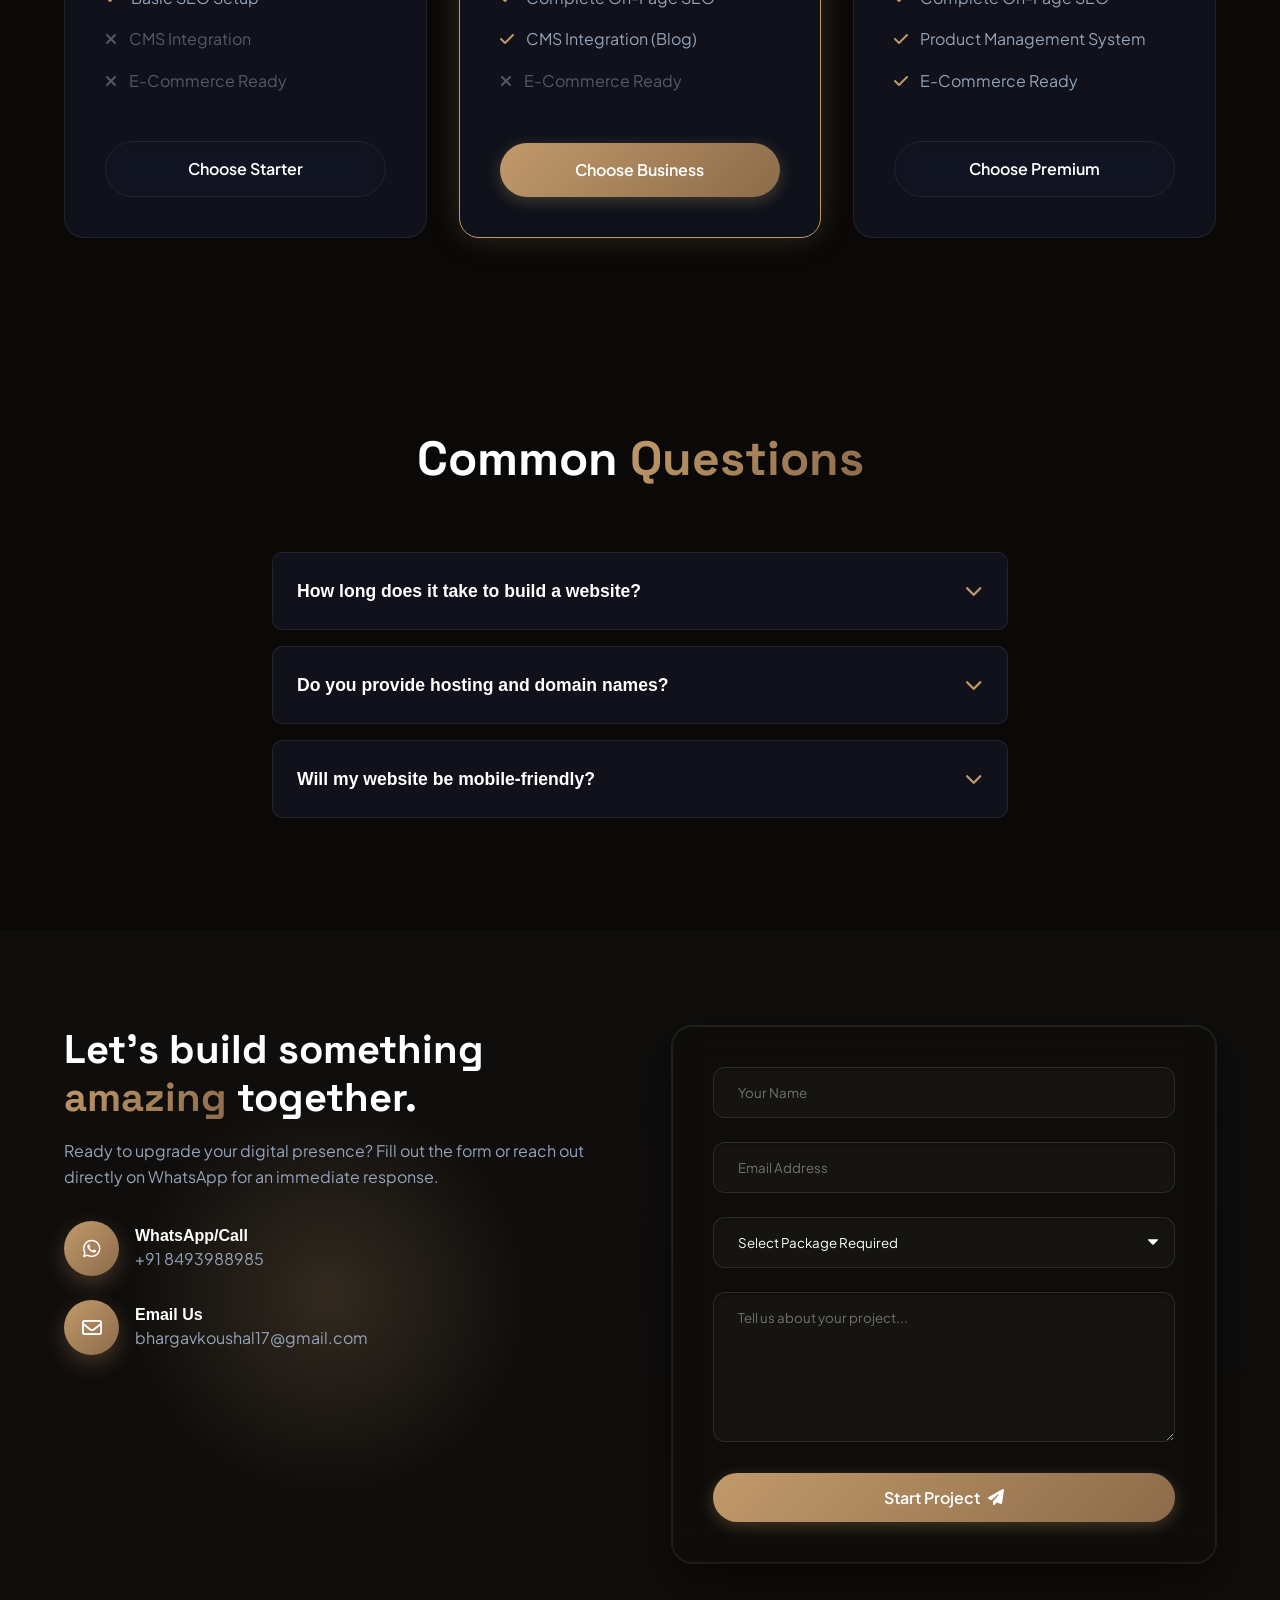
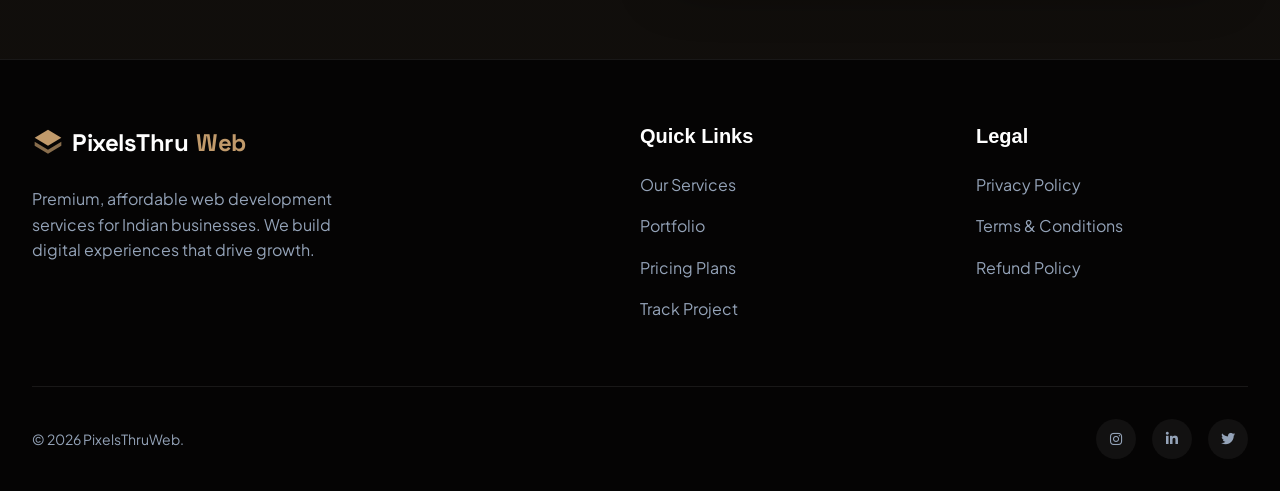
==== commit 961364c6: "update" ====
--- a/index.html
+++ b/index.html
@@ -44,9 +44,9 @@
       <div class="nav-links" id="navLinks">
         <a href="#services" class="nav-link">Services</a>
         <a href="#portfolio" class="nav-link">Portfolio</a>
+        <a href="#testimonials" class="nav-link">Reviews</a>
         <a href="#pricing" class="nav-link">Pricing</a>
-        <a href="#track" class="nav-link">Track Project</a>
-        <a href="#contact" class="btn btn-primary">Start Project</a>
+        <a href="#contact" class="btn btn-primary">Get Free Demo</a>
       </div>
 
       <button class="mobile-menu-btn" id="mobileMenuBtn">
@@ -59,21 +59,21 @@
   <section class="hero" id="home">
     <div class="container hero-container">
       <div class="hero-content reveal">
-        <h1>Stunning Websites.<br><span class="text-gradient">Affordable Prices.</span></h1>
-        <p>We build high-performance, beautiful websites and e-commerce stores that help your business grow. Premium
-          design meets affordability.</p>
+        <div class="hero-eyebrow"><span class="eyebrow-dot"></span> PAN India Web Studio</div>
+        <h1>Websites That Actually <br><span class="text-gradient">Bring You Customers</span> 🚀</h1>
+        <p>I design fast, modern websites for businesses across India — that look stunning AND convert visitors into paying customers.</p>
 
         <div class="hero-cta">
-          <a href="#pricing" class="btn btn-primary">Explore Plans</a>
-          <a href="https://wa.me/918493988985" class="btn btn-outline" target="_blank">
-            <i class="fa-brands fa-whatsapp" style="margin-right: 8px;"></i> WhatsApp Us
+          <a href="https://wa.me/918493988985?text=Hi%2C%20I'd%20like%20a%20free%20demo%20of%20my%20website!" class="btn btn-primary" target="_blank" id="heroDemoBtn">
+            <i class="fa-solid fa-bolt" style="margin-right: 8px;"></i> Get Free Demo
           </a>
+          <a href="#portfolio" class="btn btn-outline" id="heroViewWorkBtn">View My Work</a>
         </div>
 
         <div class="hero-stats">
           <div class="stat-item">
-            <h4>200+</h4>
-            <p>Sites Delivered</p>
+            <h4>5+</h4>
+            <p>Websites Built</p>
           </div>
           <div class="stat-item">
             <h4>4.9<i class="fa-solid fa-star" style="color: #fbbf24; font-size: 0.8rem;"></i></h4>
@@ -97,6 +97,31 @@
             <img src="assets/images/portfolio-business.png" alt="PixelsThruWeb Portfolio Sample">
           </div>
         </div>
+      </div>
+    </div>
+  </section>
+
+  <!-- Trust Bar -->
+  <section class="trust-bar">
+    <div class="trust-bar-inner">
+      <div class="trust-item">
+        <i class="fa-solid fa-bolt"></i>
+        <span>Fast Delivery in 3–7 Days</span>
+      </div>
+      <div class="trust-divider"></div>
+      <div class="trust-item">
+        <i class="fa-solid fa-mobile-screen"></i>
+        <span>100% Mobile-First Design</span>
+      </div>
+      <div class="trust-divider"></div>
+      <div class="trust-item">
+        <i class="fa-solid fa-indian-rupee-sign"></i>
+        <span>Honest, Transparent Pricing</span>
+      </div>
+      <div class="trust-divider"></div>
+      <div class="trust-item">
+        <i class="fa-solid fa-location-dot"></i>
+        <span>PAN India · Remote-First</span>
       </div>
     </div>
   </section>
@@ -212,7 +237,8 @@
           <div class="portfolio-overlay">
             <h4>Swasthya AI</h4>
             <div class="category">HealthTech Web App</div>
-            <p class="project-desc">A highly complex medical intelligence dashboard featuring autonomous AI agents, interactive symptom tracking, and secure backend integration.</p>
+            <p class="project-outcome"><i class="fa-solid fa-arrow-trend-up"></i> AI-powered health platform to serve patients 24/7</p>
+            <p class="project-desc">Complex medical intelligence dashboard with autonomous AI agents, interactive symptom tracking, and secure backend — deployed to production.</p>
             <a href="https://swasthya-ai-lyart.vercel.app/" target="_blank" class="btn btn-primary" style="margin-top: 1rem; padding: 0.5rem 1rem; font-size: 0.875rem;">View Live Site</a>
           </div>
         </div>
@@ -223,7 +249,8 @@
           <div class="portfolio-overlay">
             <h4>Bhargav's Hub</h4>
             <div class="category">Personal Portfolio</div>
-            <p class="project-desc">A cutting-edge personal developer portfolio utilizing 3D cursor tracking, custom animations, and a seamless dark-mode aesthetic.</p>
+            <p class="project-outcome"><i class="fa-solid fa-arrow-trend-up"></i> Booked freelance clients within first week of launch</p>
+            <p class="project-desc">Cutting-edge developer portfolio with 3D cursor tracking, custom animations, and a dark-mode aesthetic that leaves a lasting impression.</p>
             <a href="https://bhargavs-portfolio-theta.vercel.app/" target="_blank" class="btn btn-primary" style="margin-top: 1rem; padding: 0.5rem 1rem; font-size: 0.875rem;">View Live Site</a>
           </div>
         </div>
@@ -233,9 +260,9 @@
           <img src="assets/images/portfolio-ecommerce.png" alt="Ethnic Wear E-Commerce">
           <div class="portfolio-overlay">
             <h4>Rangara</h4>
-            <div class="category">E-Commerce Store</div>
-            <p class="project-desc">A high-conversion online store featuring dynamic product grids, secure payment
-              gateways, and a seamless checkout experience tailored for a luxury ethnic wear brand.</p>
+            <div class="category">E-Commerce Store · Increase Online Sales</div>
+            <p class="project-outcome"><i class="fa-solid fa-arrow-trend-up"></i> Online store to sell ethnic wear 24/7 across India</p>
+            <p class="project-desc">High-conversion online store with dynamic product grids, secure payment gateways, and a seamless checkout for a luxury ethnic wear brand.</p>
             <a href="demos/starter/index.html" target="_blank" class="btn btn-primary" style="margin-top: 1rem; padding: 0.5rem 1rem; font-size: 0.875rem;">View Live Site</a>
           </div>
         </div>
@@ -245,10 +272,10 @@
           <img src="assets/images/portfolio-restaurant.png" alt="Indian Restaurant Website">
           <div class="portfolio-overlay">
             <h4>Spice Route</h4>
-            <div class="category">Restaurant Website</div>
-            <p class="project-desc">An elegant digital dining experience with an integrated table reservation system,
-              interactive menus, and stunning food photography galleries.</p>
-            <a href="demos/starter/index.html" target="_blank" class="btn btn-primary" style="margin-top: 1rem; padding: 0.5rem 1rem; font-size: 0.875rem;">View Live Site</a>
+            <div class="category">Restaurant Website · More Walk-ins</div>
+            <p class="project-outcome"><i class="fa-solid fa-arrow-trend-up"></i> Online presence to drive table reservations</p>
+            <p class="project-desc">Elegant digital dining experience with an integrated table reservation system, interactive menus, and food photography galleries.</p>
+            <a href="demos/restaurant/index.html" target="_blank" class="btn btn-primary" style="margin-top: 1rem; padding: 0.5rem 1rem; font-size: 0.875rem;">View Live Site</a>
           </div>
         </div>
 
@@ -257,9 +284,9 @@
           <img src="assets/images/portfolio-realestate.png" alt="Real Estate Portal">
           <div class="portfolio-overlay">
             <h4>GharKhoj</h4>
-            <div class="category">Real Estate Portal</div>
-            <p class="project-desc">A robust property listing platform featuring advanced search filters, interactive
-              map integration, and automated lead generation forms for realtors.</p>
+            <div class="category">Real Estate Portal · Generate Leads</div>
+            <p class="project-outcome"><i class="fa-solid fa-arrow-trend-up"></i> Lead generation platform for property listings</p>
+            <p class="project-desc">Property listing platform with advanced search filters, interactive map integration, and automated lead generation forms for realtors.</p>
             <a href="demos/starter/index.html" target="_blank" class="btn btn-primary" style="margin-top: 1rem; padding: 0.5rem 1rem; font-size: 0.875rem;">View Live Site</a>
           </div>
         </div>
@@ -269,9 +296,9 @@
           <img src="assets/images/portfolio-photography.png" alt="Photography Portfolio">
           <div class="portfolio-overlay">
             <h4>Arun Sharma</h4>
-            <div class="category">Photography Portfolio</div>
-            <p class="project-desc">A minimalist, image-first portfolio utilizing a custom masonry grid and lazy-loading
-              technology to showcase high-resolution travel photography without compromising speed.</p>
+            <div class="category">Photography Portfolio · Win Clients</div>
+            <p class="project-outcome"><i class="fa-solid fa-arrow-trend-up"></i> Portfolio to attract high-paying photography clients</p>
+            <p class="project-desc">Minimalist, image-first portfolio with a masonry grid and lazy-loading to showcase high-resolution travel photography without compromising speed.</p>
             <a href="demos/starter/index.html" target="_blank" class="btn btn-primary" style="margin-top: 1rem; padding: 0.5rem 1rem; font-size: 0.875rem;">View Live Site</a>
           </div>
         </div>
@@ -281,9 +308,9 @@
           <img src="assets/images/portfolio-fitness.png" alt="Yoga Studio Landing Page">
           <div class="portfolio-overlay">
             <h4>Veda Yoga</h4>
-            <div class="category">Fitness Landing Page</div>
-            <p class="project-desc">A vibrant, conversion-optimized landing page designed to capture leads and drive
-              membership sign-ups, complete with an integrated class schedule and client testimonials.</p>
+            <div class="category">Gym Landing Page · Get Memberships</div>
+            <p class="project-outcome"><i class="fa-solid fa-arrow-trend-up"></i> Landing page built to drive membership sign-ups</p>
+            <p class="project-desc">Vibrant, conversion-optimized landing page with an integrated class schedule and client testimonials — designed to fill every slot.</p>
             <a href="demos/starter/index.html" target="_blank" class="btn btn-primary" style="margin-top: 1rem; padding: 0.5rem 1rem; font-size: 0.875rem;">View Live Site</a>
           </div>
         </div>
@@ -296,6 +323,104 @@
             <div class="category">Land Surveying Website</div>
             <p class="project-desc">A bright, eye-catching starter template for a surveying company featuring service showcases, high-contrast UI, and lead capture forms.</p>
             <a href="demos/surveying/index.html" target="_blank" class="btn btn-primary" style="margin-top: 1rem; padding: 0.5rem 1rem; font-size: 0.875rem;">View Live Site</a>
+          </div>
+        </div>
+      </div>
+    </div>
+  </section>
+
+  <!-- Case Study Section -->
+  <section class="case-study" id="case-study">
+    <div class="container">
+      <div class="section-header reveal">
+        <div class="case-study-badge">📌 Real Case Study</div>
+        <h2 class="section-title">How a <span class="text-gradient">Restaurant</span> Got Online in 3 Days</h2>
+        <p class="section-subtitle">A real example of how we help local businesses get discovered online and bring in more customers.</p>
+      </div>
+
+      <div class="case-study-grid reveal">
+        <div class="case-step">
+          <div class="case-step-icon problem"><i class="fa-solid fa-triangle-exclamation"></i></div>
+          <div>
+            <h4>The Problem</h4>
+            <p>Spice Route restaurant had no online presence. Customers couldn't find them on Google, there was no way to see the menu or reserve a table online. They were losing customers to competitors daily.</p>
+          </div>
+        </div>
+        <div class="case-connector"><i class="fa-solid fa-arrow-right"></i></div>
+        <div class="case-step">
+          <div class="case-step-icon solution"><i class="fa-solid fa-wand-magic-sparkles"></i></div>
+          <div>
+            <h4>Our Solution</h4>
+            <p>We built a beautiful, fast restaurant website in just 3 days — with a full menu, table reservation system, food photography gallery, and Google Maps integration.</p>
+          </div>
+        </div>
+        <div class="case-connector"><i class="fa-solid fa-arrow-right"></i></div>
+        <div class="case-step">
+          <div class="case-step-icon result"><i class="fa-solid fa-chart-line"></i></div>
+          <div>
+            <h4>The Result</h4>
+            <p>Better customer reach, online table bookings, and a professional digital image that builds trust. They now show up on Google when people search for restaurants nearby.</p>
+          </div>
+        </div>
+      </div>
+
+      <div class="case-study-cta reveal">
+        <a href="https://wa.me/918493988985?text=Hi%2C%20I%20want%20a%20website%20like%20Spice%20Route!" class="btn btn-primary" target="_blank" id="caseStudyCta">
+          <i class="fa-brands fa-whatsapp" style="margin-right: 8px;"></i> I Want This For My Business
+        </a>
+        <a href="demos/restaurant/index.html" class="btn btn-outline" target="_blank">View Spice Route Demo</a>
+      </div>
+    </div>
+  </section>
+
+  <!-- Testimonials -->
+  <section class="testimonials" id="testimonials">
+    <div class="container">
+      <div class="section-header reveal">
+        <h2 class="section-title">What <span class="text-gradient">Clients Say</span></h2>
+        <p class="section-subtitle">Don't just take our word for it — hear from businesses who've been through the process.</p>
+      </div>
+
+      <div class="testimonials-grid">
+        <div class="testimonial-card glass-card reveal">
+          <div class="testimonial-stars">
+            <i class="fa-solid fa-star"></i><i class="fa-solid fa-star"></i><i class="fa-solid fa-star"></i><i class="fa-solid fa-star"></i><i class="fa-solid fa-star"></i>
+          </div>
+          <p class="testimonial-text">"Got my cafe website built in just 2 days. Clean, fast, and exactly what I needed. Customers are now finding us on Google. 100% recommended!"</p>
+          <div class="testimonial-author">
+            <div class="author-avatar" style="background: linear-gradient(135deg, #ff6b6b, #ee5a24);">RK</div>
+            <div>
+              <h5>Rajesh Kumar</h5>
+              <span>Owner, Chai & Co. Cafe · India</span>
+            </div>
+          </div>
+        </div>
+
+        <div class="testimonial-card glass-card reveal" style="transition-delay: 0.1s;">
+          <div class="testimonial-stars">
+            <i class="fa-solid fa-star"></i><i class="fa-solid fa-star"></i><i class="fa-solid fa-star"></i><i class="fa-solid fa-star"></i><i class="fa-solid fa-star"></i>
+          </div>
+          <p class="testimonial-text">"I needed a portfolio website urgently before a job interview. They delivered a stunning site overnight. The interviewer literally asked who built it!"</p>
+          <div class="testimonial-author">
+            <div class="author-avatar" style="background: linear-gradient(135deg, #a29bfe, #6c5ce7);">SP</div>
+            <div>
+              <h5>Sneha Patel</h5>
+              <span>Graphic Designer · Pune</span>
+            </div>
+          </div>
+        </div>
+
+        <div class="testimonial-card glass-card reveal" style="transition-delay: 0.2s;">
+          <div class="testimonial-stars">
+            <i class="fa-solid fa-star"></i><i class="fa-solid fa-star"></i><i class="fa-solid fa-star"></i><i class="fa-solid fa-star"></i><i class="fa-solid fa-star"></i>
+          </div>
+          <p class="testimonial-text">"Our real estate business needed a professional site with property listings. They built exactly that, on budget and on time. Very happy with the results!"</p>
+          <div class="testimonial-author">
+            <div class="author-avatar" style="background: linear-gradient(135deg, #55efc4, #00b894);">AM</div>
+            <div>
+              <h5>Aditya Mehta</h5>
+              <span>Founder, GharKhoj Realty · Thane</span>
+            </div>
           </div>
         </div>
       </div>
@@ -496,9 +621,9 @@
       <div>
         <h4 class="footer-heading">Legal</h4>
         <div class="footer-links">
-          <a href="#">Privacy Policy</a>
-          <a href="#">Terms of Service</a>
-          <a href="#">Refund Policy</a>
+          <a href="privacy-policy.html">Privacy Policy</a>
+          <a href="terms.html">Terms & Conditions</a>
+          <a href="refund-policy.html">Refund Policy</a>
         </div>
       </div>
     </div>
@@ -512,6 +637,16 @@
       </div>
     </div>
   </footer>
+
+  <!-- Floating WhatsApp CTA -->
+  <a href="https://wa.me/918493988985?text=Hi%2C%20I%27d%20like%20to%20know%20more%20about%20getting%20a%20website!" 
+     class="whatsapp-float" 
+     target="_blank" 
+     id="whatsappFloat"
+     aria-label="Chat on WhatsApp">
+    <i class="fa-brands fa-whatsapp"></i>
+    <span class="whatsapp-float-label">Free Demo</span>
+  </a>
 
   <!-- Deposit Modal -->
   <div class="modal-overlay" id="depositModal">
--- a/css/styles.css
+++ b/css/styles.css
@@ -1267,12 +1267,353 @@
   mix-blend-mode: screen;
 }
 
-/* Responsive */
+/* ====================== */
+/* Hero Eyebrow           */
+/* ====================== */
+.hero-eyebrow {
+  display: inline-flex;
+  align-items: center;
+  gap: 0.5rem;
+  background: rgba(193, 154, 107, 0.1);
+  border: 1px solid rgba(193, 154, 107, 0.3);
+  color: var(--primary);
+  padding: 0.35rem 1rem;
+  border-radius: 50px;
+  font-size: 0.85rem;
+  font-weight: 600;
+  letter-spacing: 0.5px;
+  margin-bottom: 1.25rem;
+}
+
+.eyebrow-dot {
+  width: 8px;
+  height: 8px;
+  border-radius: 50%;
+  background: var(--primary);
+  animation: pulse-dot 2s infinite;
+}
+
+@keyframes pulse-dot {
+  0%, 100% { opacity: 1; transform: scale(1); }
+  50% { opacity: 0.5; transform: scale(0.8); }
+}
+
+/* ====================== */
+/* Trust Bar              */
+/* ====================== */
+.trust-bar {
+  background: rgba(255, 255, 255, 0.02);
+  border-top: 1px solid var(--border-light);
+  border-bottom: 1px solid var(--border-light);
+  padding: 1.25rem 2rem;
+}
+
+.trust-bar-inner {
+  max-width: 1280px;
+  margin: 0 auto;
+  display: flex;
+  align-items: center;
+  justify-content: center;
+  gap: 2rem;
+  flex-wrap: wrap;
+}
+
+.trust-item {
+  display: flex;
+  align-items: center;
+  gap: 0.6rem;
+  font-size: 0.9rem;
+  font-weight: 500;
+  color: var(--text-muted);
+  white-space: nowrap;
+}
+
+.trust-item i {
+  color: var(--primary);
+  font-size: 1rem;
+}
+
+.trust-divider {
+  width: 1px;
+  height: 20px;
+  background: var(--border-light);
+}
+
+/* ====================== */
+/* Portfolio Outcome      */
+/* ====================== */
+.project-outcome {
+  display: inline-flex;
+  align-items: center;
+  gap: 0.4rem;
+  background: rgba(193, 154, 107, 0.12);
+  border: 1px solid rgba(193, 154, 107, 0.25);
+  color: var(--primary);
+  font-size: 0.78rem;
+  font-weight: 600;
+  padding: 0.3rem 0.75rem;
+  border-radius: 50px;
+  margin-bottom: 0.6rem;
+  transform: translateY(20px);
+  transition: transform 0.3s;
+}
+
+.portfolio-item:hover .project-outcome {
+  transform: translateY(0);
+}
+
+/* ====================== */
+/* Case Study Section     */
+/* ====================== */
+.case-study {
+  padding: var(--section-padding);
+  background: linear-gradient(to bottom, rgba(193, 154, 107, 0.04), rgba(255, 255, 255, 0.01));
+  position: relative;
+  overflow: hidden;
+}
+
+.case-study::before {
+  content: '';
+  position: absolute;
+  top: -50%;
+  left: -10%;
+  width: 600px;
+  height: 600px;
+  background: radial-gradient(circle, rgba(193, 154, 107, 0.08) 0%, transparent 70%);
+  border-radius: 50%;
+  pointer-events: none;
+}
+
+.case-study-badge {
+  display: inline-block;
+  background: rgba(255, 193, 70, 0.1);
+  border: 1px solid rgba(255, 193, 70, 0.3);
+  color: #fbbf24;
+  padding: 0.3rem 0.85rem;
+  border-radius: 50px;
+  font-size: 0.82rem;
+  font-weight: 700;
+  letter-spacing: 0.5px;
+  margin-bottom: 1rem;
+}
+
+.case-study-grid {
+  display: grid;
+  grid-template-columns: 1fr auto 1fr auto 1fr;
+  gap: 1.5rem;
+  align-items: center;
+  margin-bottom: 3rem;
+}
+
+.case-step {
+  background: var(--bg-card);
+  border: 1px solid var(--border-light);
+  border-radius: 20px;
+  padding: 2rem;
+  display: flex;
+  flex-direction: column;
+  gap: 1rem;
+  transition: var(--transition-normal);
+}
+
+.case-step:hover {
+  border-color: var(--border-focus);
+  transform: translateY(-4px);
+  box-shadow: 0 12px 30px rgba(0,0,0,0.3);
+}
+
+.case-step-icon {
+  width: 56px;
+  height: 56px;
+  border-radius: 14px;
+  display: flex;
+  align-items: center;
+  justify-content: center;
+  font-size: 1.4rem;
+  flex-shrink: 0;
+}
+
+.case-step-icon.problem {
+  background: rgba(255, 95, 86, 0.12);
+  color: #ff5f56;
+  border: 1px solid rgba(255, 95, 86, 0.25);
+}
+
+.case-step-icon.solution {
+  background: rgba(193, 154, 107, 0.12);
+  color: var(--primary);
+  border: 1px solid rgba(193, 154, 107, 0.25);
+}
+
+.case-step-icon.result {
+  background: rgba(39, 201, 63, 0.12);
+  color: #27c93f;
+  border: 1px solid rgba(39, 201, 63, 0.25);
+}
+
+.case-step h4 {
+  font-size: 1.1rem;
+  margin-bottom: 0.5rem;
+}
+
+.case-step p {
+  color: var(--text-muted);
+  font-size: 0.9rem;
+  line-height: 1.6;
+  margin: 0;
+}
+
+.case-connector {
+  color: var(--primary);
+  font-size: 1.5rem;
+  opacity: 0.5;
+  text-align: center;
+}
+
+.case-study-cta {
+  display: flex;
+  gap: 1rem;
+  justify-content: center;
+  flex-wrap: wrap;
+}
+
+/* ====================== */
+/* Testimonials           */
+/* ====================== */
+.testimonials {
+  padding: var(--section-padding);
+}
+
+.testimonials-grid {
+  display: grid;
+  grid-template-columns: repeat(3, 1fr);
+  gap: 2rem;
+}
+
+.testimonial-card {
+  display: flex;
+  flex-direction: column;
+  gap: 1.25rem;
+  position: relative;
+}
+
+.testimonial-card::before {
+  content: '\201C';
+  position: absolute;
+  top: 1.5rem;
+  right: 2rem;
+  font-size: 5rem;
+  line-height: 1;
+  color: var(--primary);
+  opacity: 0.12;
+  font-family: 'Space Grotesk', sans-serif;
+}
+
+.testimonial-stars {
+  display: flex;
+  gap: 0.25rem;
+  color: #fbbf24;
+  font-size: 0.9rem;
+}
+
+.testimonial-text {
+  color: var(--text-muted);
+  font-size: 0.95rem;
+  line-height: 1.7;
+  font-style: italic;
+  flex: 1;
+}
+
+.testimonial-author {
+  display: flex;
+  align-items: center;
+  gap: 1rem;
+  border-top: 1px solid var(--border-light);
+  padding-top: 1.25rem;
+}
+
+.author-avatar {
+  width: 46px;
+  height: 46px;
+  border-radius: 50%;
+  display: flex;
+  align-items: center;
+  justify-content: center;
+  font-size: 0.8rem;
+  font-weight: 800;
+  font-family: 'Space Grotesk', sans-serif;
+  color: white;
+  flex-shrink: 0;
+  letter-spacing: 0.5px;
+}
+
+.testimonial-author h5 {
+  font-size: 0.95rem;
+  font-family: 'Space Grotesk', sans-serif;
+  margin-bottom: 0.2rem;
+}
+
+.testimonial-author span {
+  font-size: 0.78rem;
+  color: var(--text-muted);
+}
+
+/* ====================== */
+/* Floating WhatsApp CTA  */
+/* ====================== */
+.whatsapp-float {
+  position: fixed;
+  bottom: 2rem;
+  right: 2rem;
+  z-index: 9000;
+  display: flex;
+  align-items: center;
+  gap: 0.6rem;
+  background: #25D366;
+  color: white;
+  padding: 0.9rem 1.4rem;
+  border-radius: 50px;
+  font-size: 1rem;
+  font-weight: 700;
+  font-family: 'Space Grotesk', sans-serif;
+  box-shadow: 0 8px 25px rgba(37, 211, 102, 0.4);
+  transition: all 0.3s cubic-bezier(0.4, 0, 0.2, 1);
+  text-decoration: none;
+  animation: whatsapp-pulse 3s ease-in-out infinite;
+}
+
+.whatsapp-float:hover {
+  transform: translateY(-4px) scale(1.05);
+  box-shadow: 0 14px 35px rgba(37, 211, 102, 0.55);
+}
+
+.whatsapp-float i {
+  font-size: 1.4rem;
+}
+
+.whatsapp-float-label {
+  font-size: 0.9rem;
+}
+
+@keyframes whatsapp-pulse {
+  0%, 100% { box-shadow: 0 8px 25px rgba(37, 211, 102, 0.4); }
+  50% { box-shadow: 0 8px 35px rgba(37, 211, 102, 0.7), 0 0 0 8px rgba(37, 211, 102, 0.08); }
+}
+
+/* ====================== */
+/* Responsive             */
+/* ====================== */
 @media (max-width: 1024px) {
   .hero-content h1 { font-size: 3.5rem; }
   .pricing-grid { grid-template-columns: 1fr; gap: 3rem; }
   .price-card.popular { transform: none; }
   .price-card.popular:hover { transform: translateY(-5px); }
+  .testimonials-grid { grid-template-columns: 1fr; gap: 1.5rem; }
+  .case-study-grid {
+    grid-template-columns: 1fr;
+    gap: 1rem;
+  }
+  .case-connector { transform: rotate(90deg); display: none; }
 }
 
 @media (max-width: 768px) {
@@ -1282,7 +1623,7 @@
     min-height: auto;
     padding: 100px 1rem 3rem 1rem;
   }
-  
+
   .nav-links {
     position: fixed;
     top: 80px;
@@ -1294,26 +1635,49 @@
     padding: 2rem;
     transition: 0.3s;
   }
-  
+
   .nav-links.active { left: 0; }
   .mobile-menu-btn { display: block; }
-  
+
   .hero-container { grid-template-columns: 1fr; text-align: center; gap: 2rem; }
-  .hero-content h1 { font-size: 2.5rem; }
+  .hero-content h1 { font-size: 2.2rem; }
   .hero-content p { margin: 0 auto 2.5rem; }
   .hero-cta { justify-content: center; flex-direction: column; }
+  .hero-cta .btn { width: 100%; text-align: center; justify-content: center; }
   .hero-stats { justify-content: center; flex-wrap: wrap; }
-  
+  .hero-eyebrow { font-size: 0.78rem; }
+
+  .trust-bar-inner { gap: 1.25rem; }
+  .trust-divider { display: none; }
+  .trust-item { font-size: 0.82rem; }
+
   .process-steps { grid-template-columns: 1fr; gap: 3rem; }
   .step:not(:last-child)::after {
     width: 2px; height: 50px;
     top: 100%; right: auto; left: 50%;
     transform: translateX(-50%);
   }
-  
+
   .contact-container { grid-template-columns: 1fr; }
   .footer-content { grid-template-columns: 1fr; gap: 2rem; }
   .footer-bottom { flex-direction: column; gap: 1rem; text-align: center; }
-  
   .track-form { flex-direction: column; }
-}
+
+  .testimonials-grid { grid-template-columns: 1fr; gap: 1.5rem; }
+
+  .case-study-grid {
+    grid-template-columns: 1fr;
+    gap: 1rem;
+  }
+  .case-connector { display: none; }
+  .case-study-cta { flex-direction: column; }
+  .case-study-cta .btn { width: 100%; justify-content: center; text-align: center; }
+
+  .whatsapp-float {
+    bottom: 1.25rem;
+    right: 1.25rem;
+    padding: 0.85rem 1.2rem;
+  }
+  .whatsapp-float-label { display: none; }
+  .whatsapp-float { border-radius: 50%; width: 58px; height: 58px; padding: 0; justify-content: center; }
+}
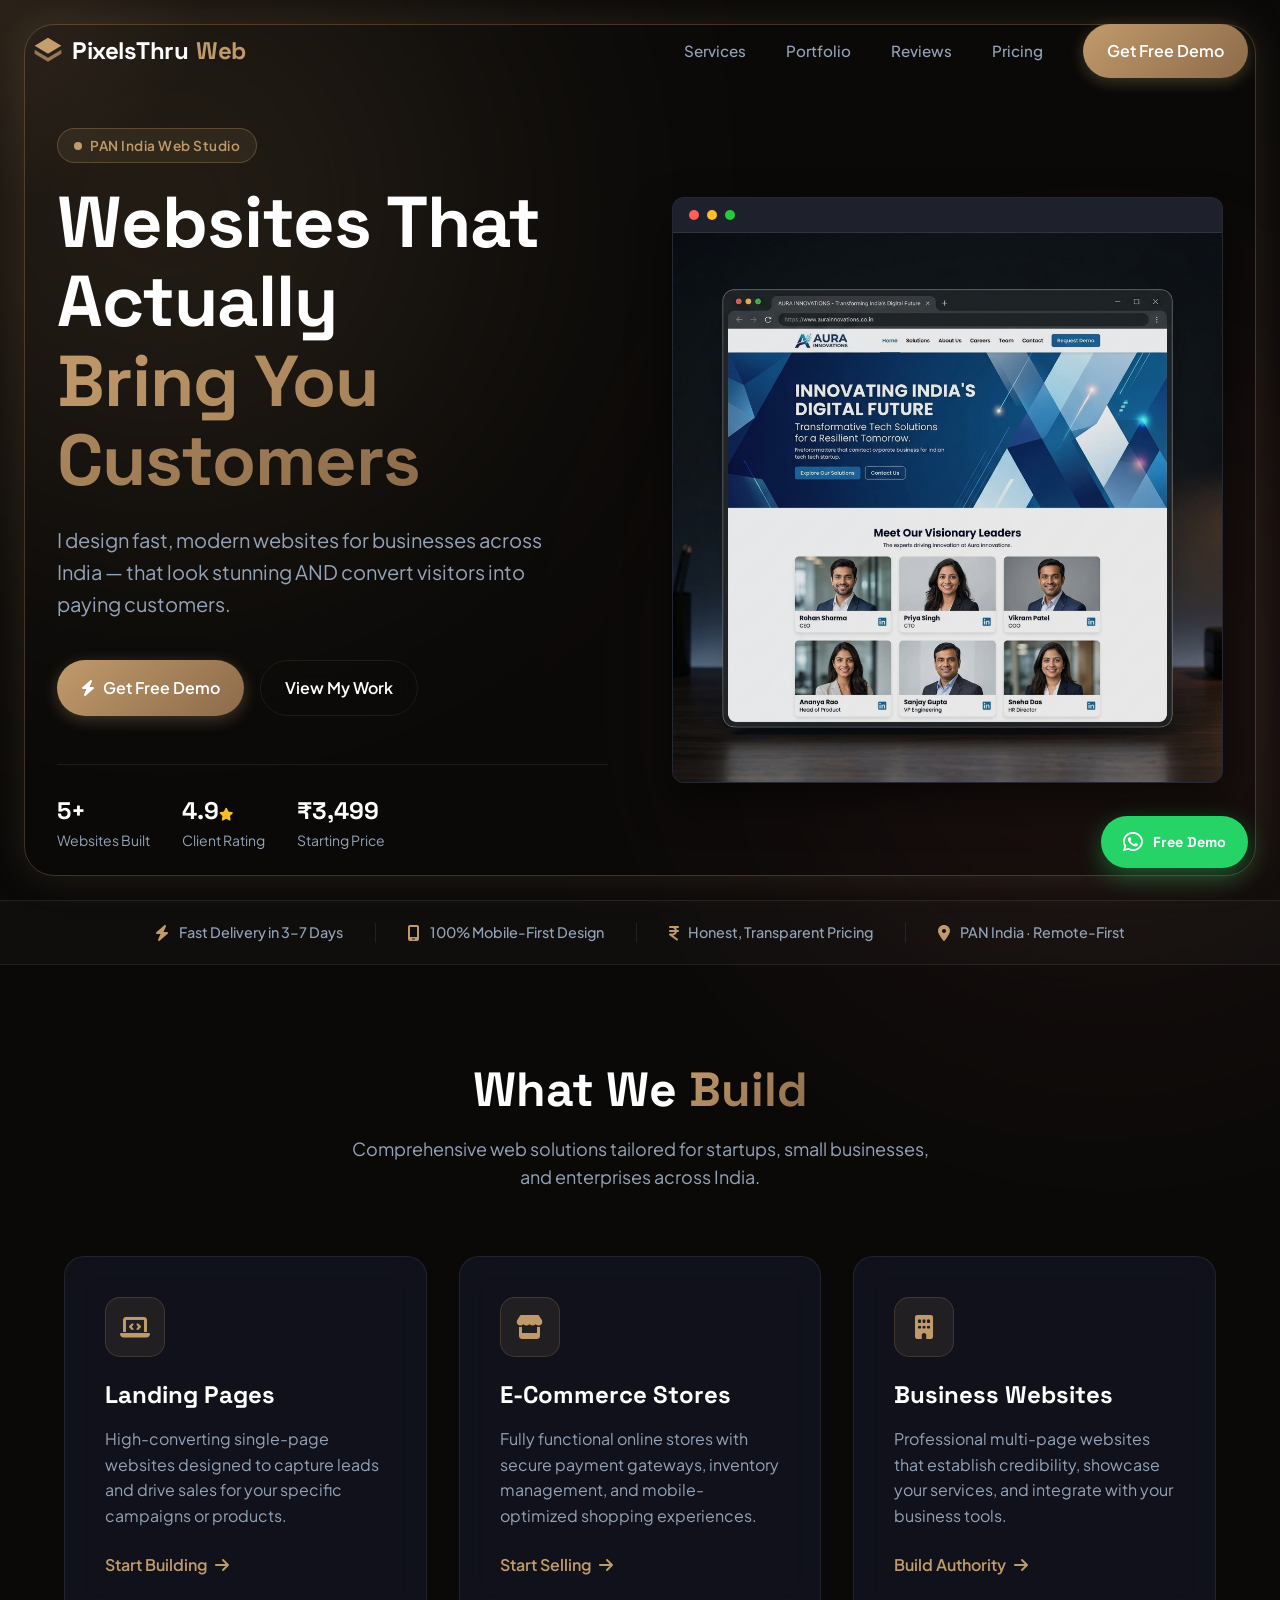
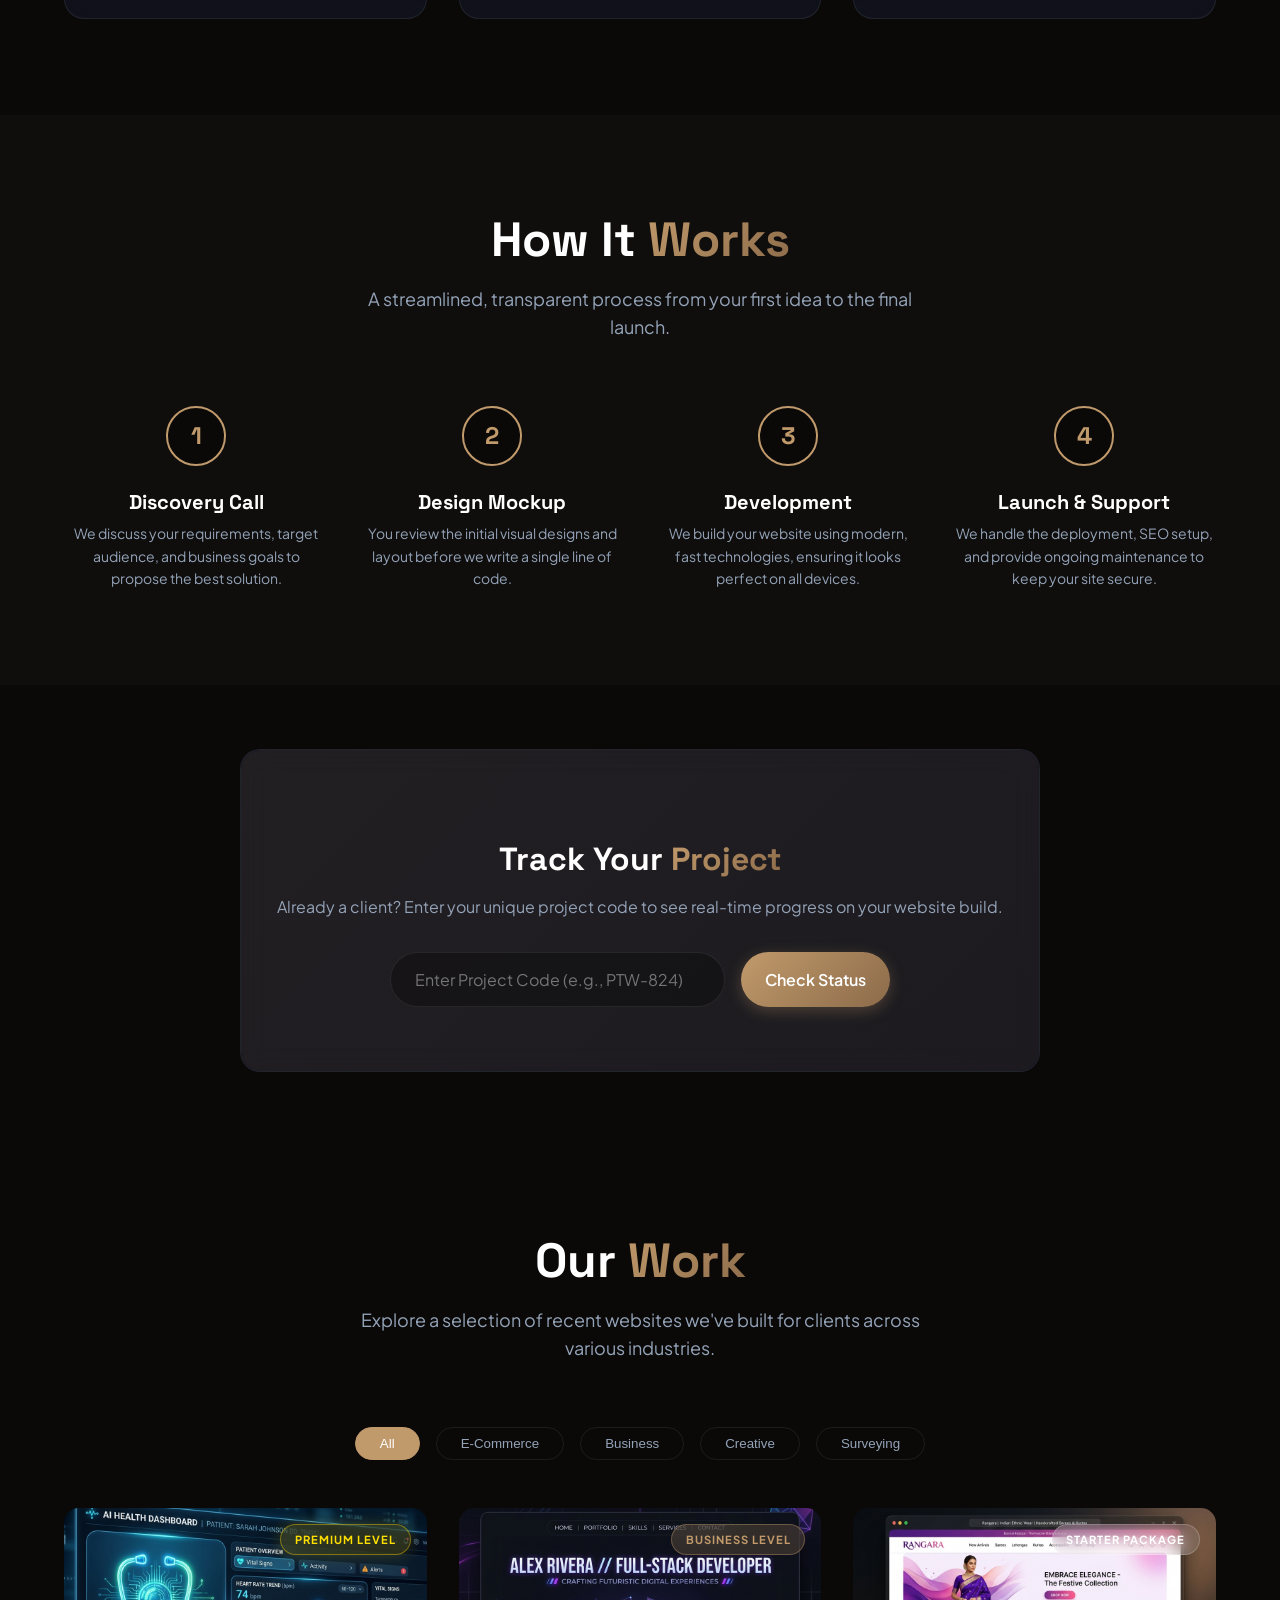
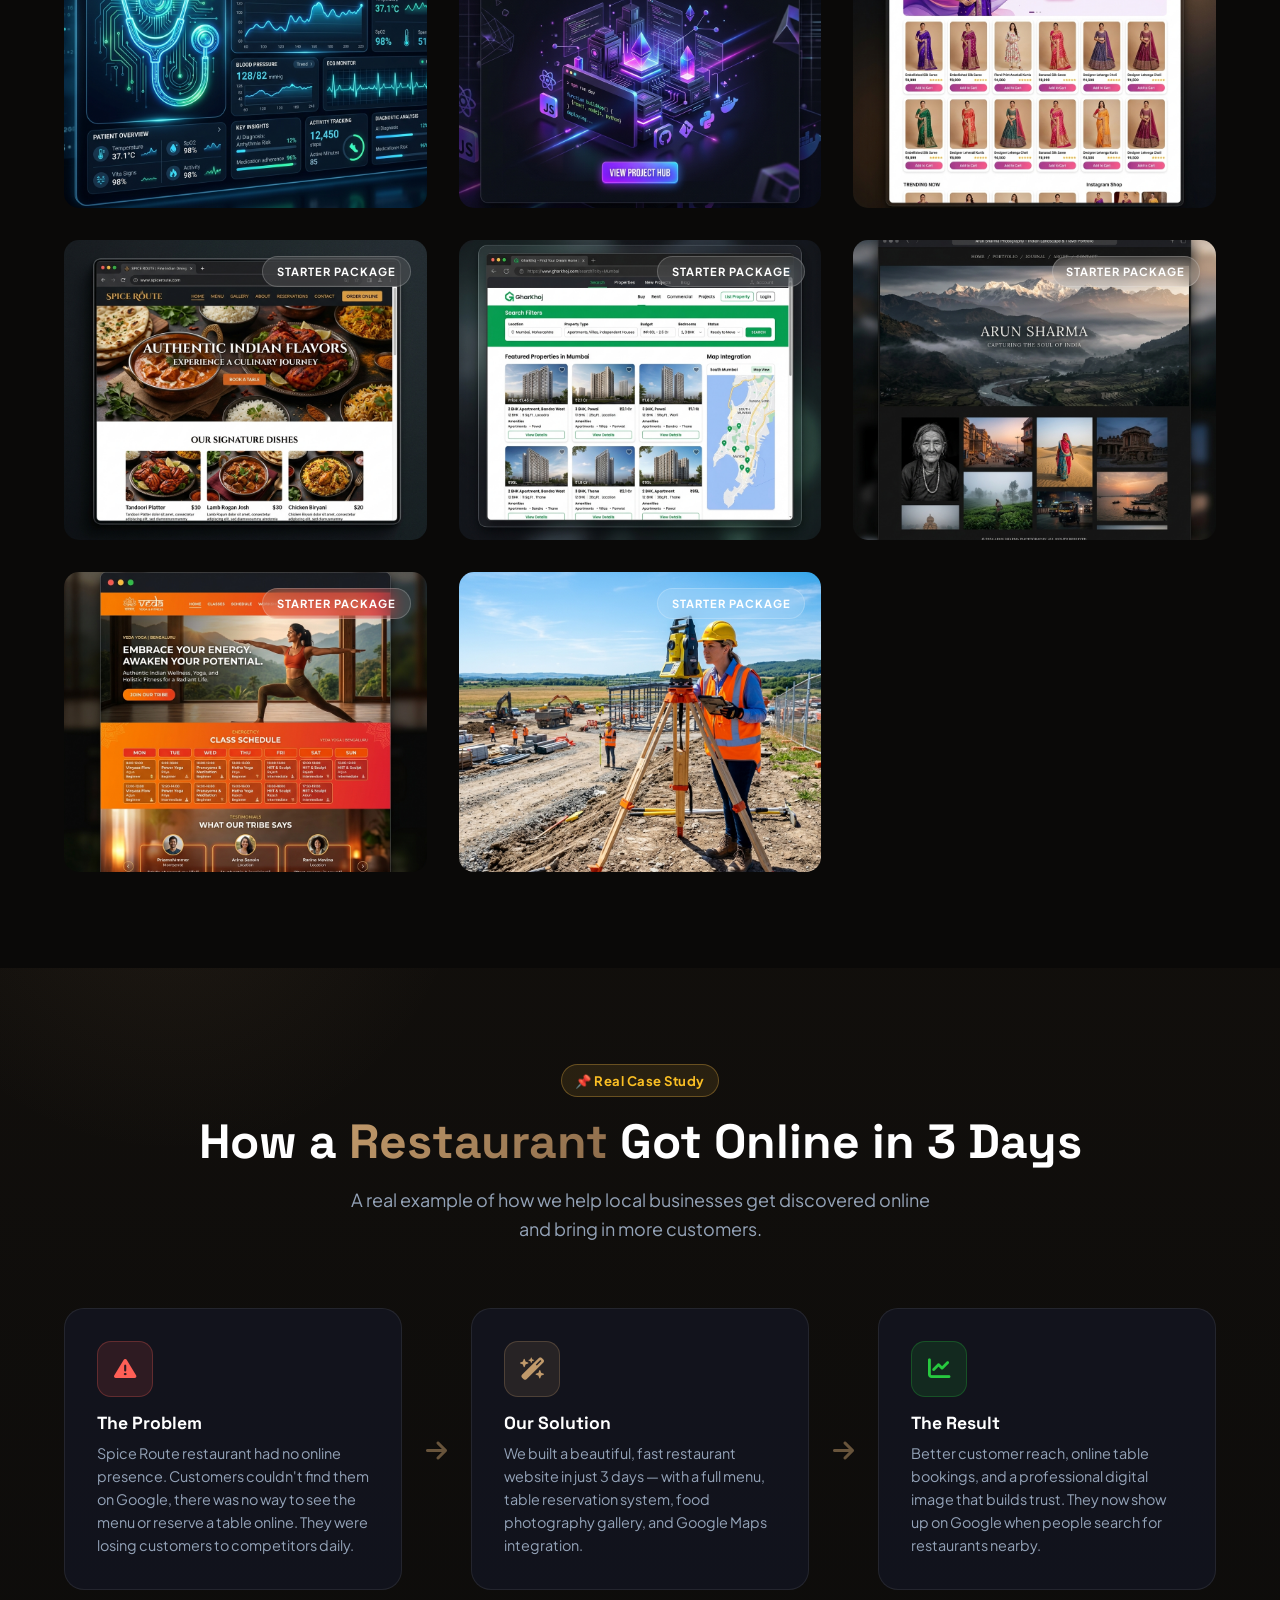
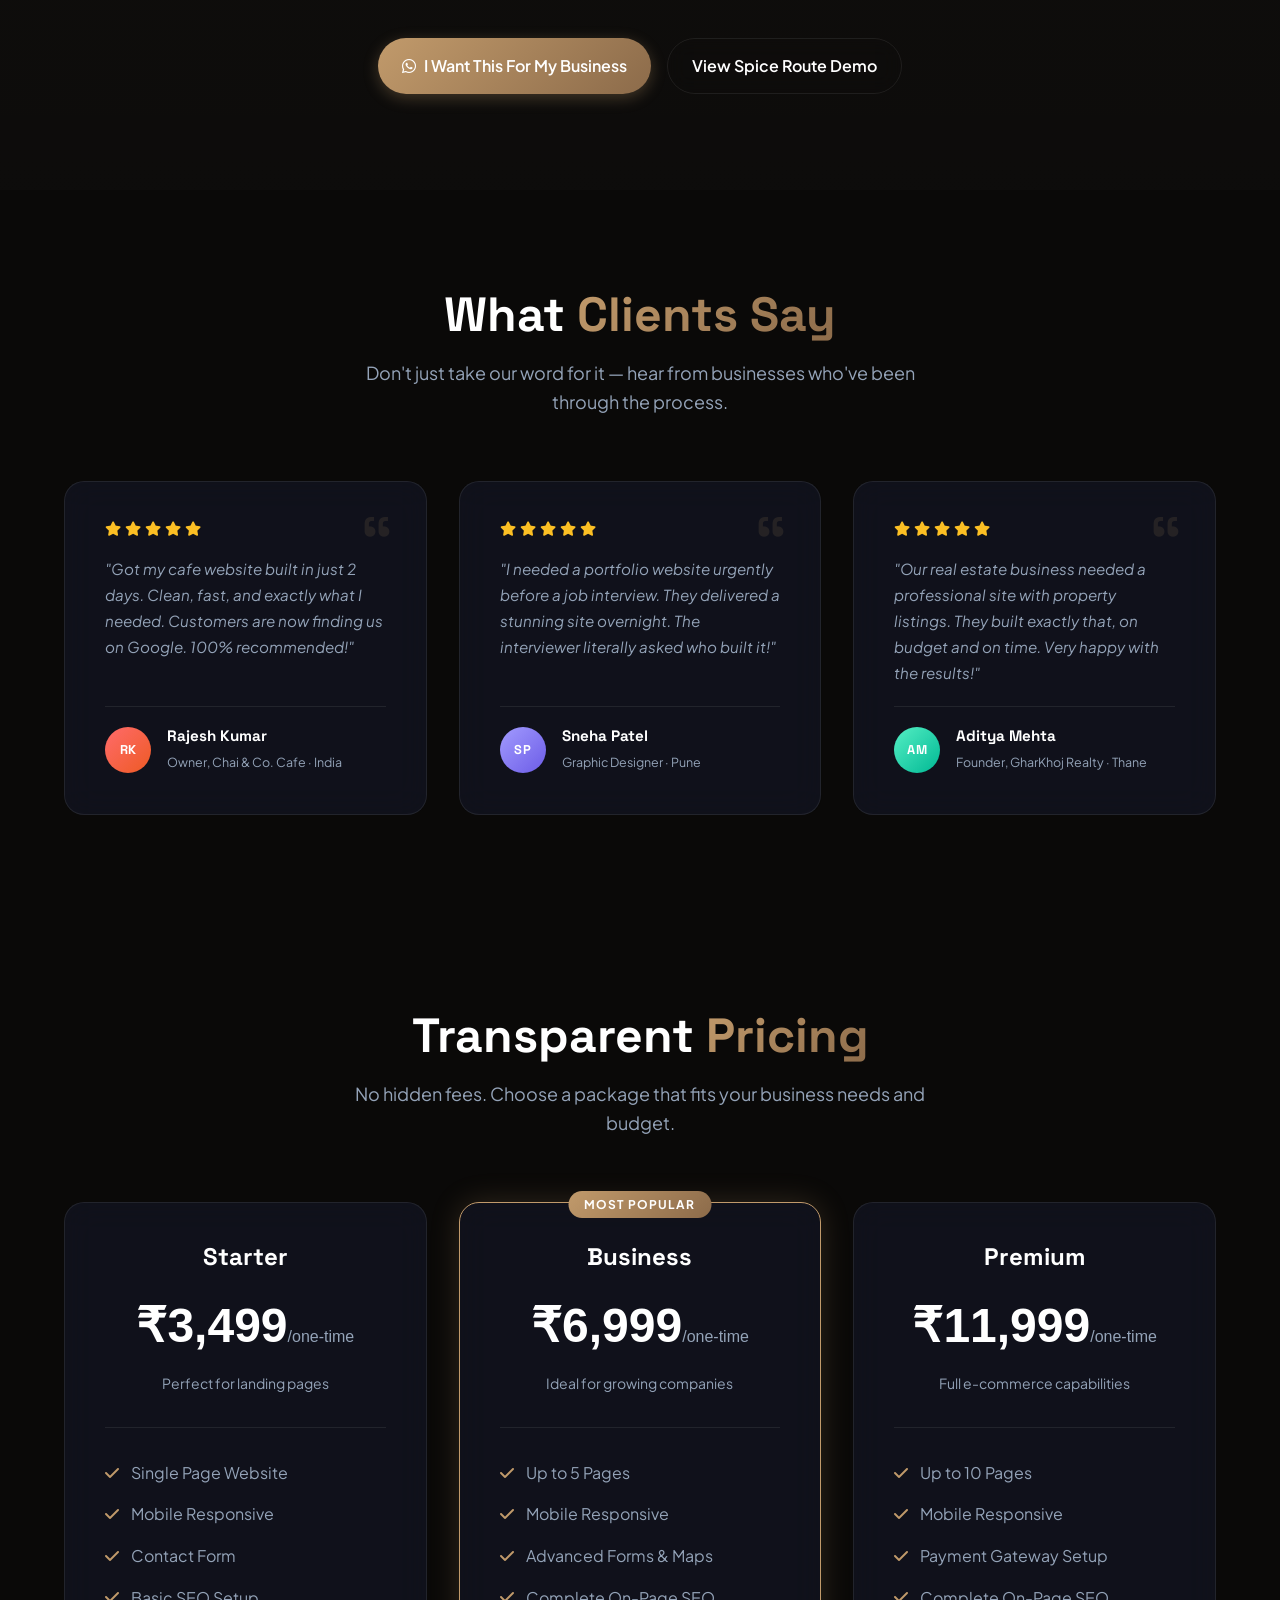
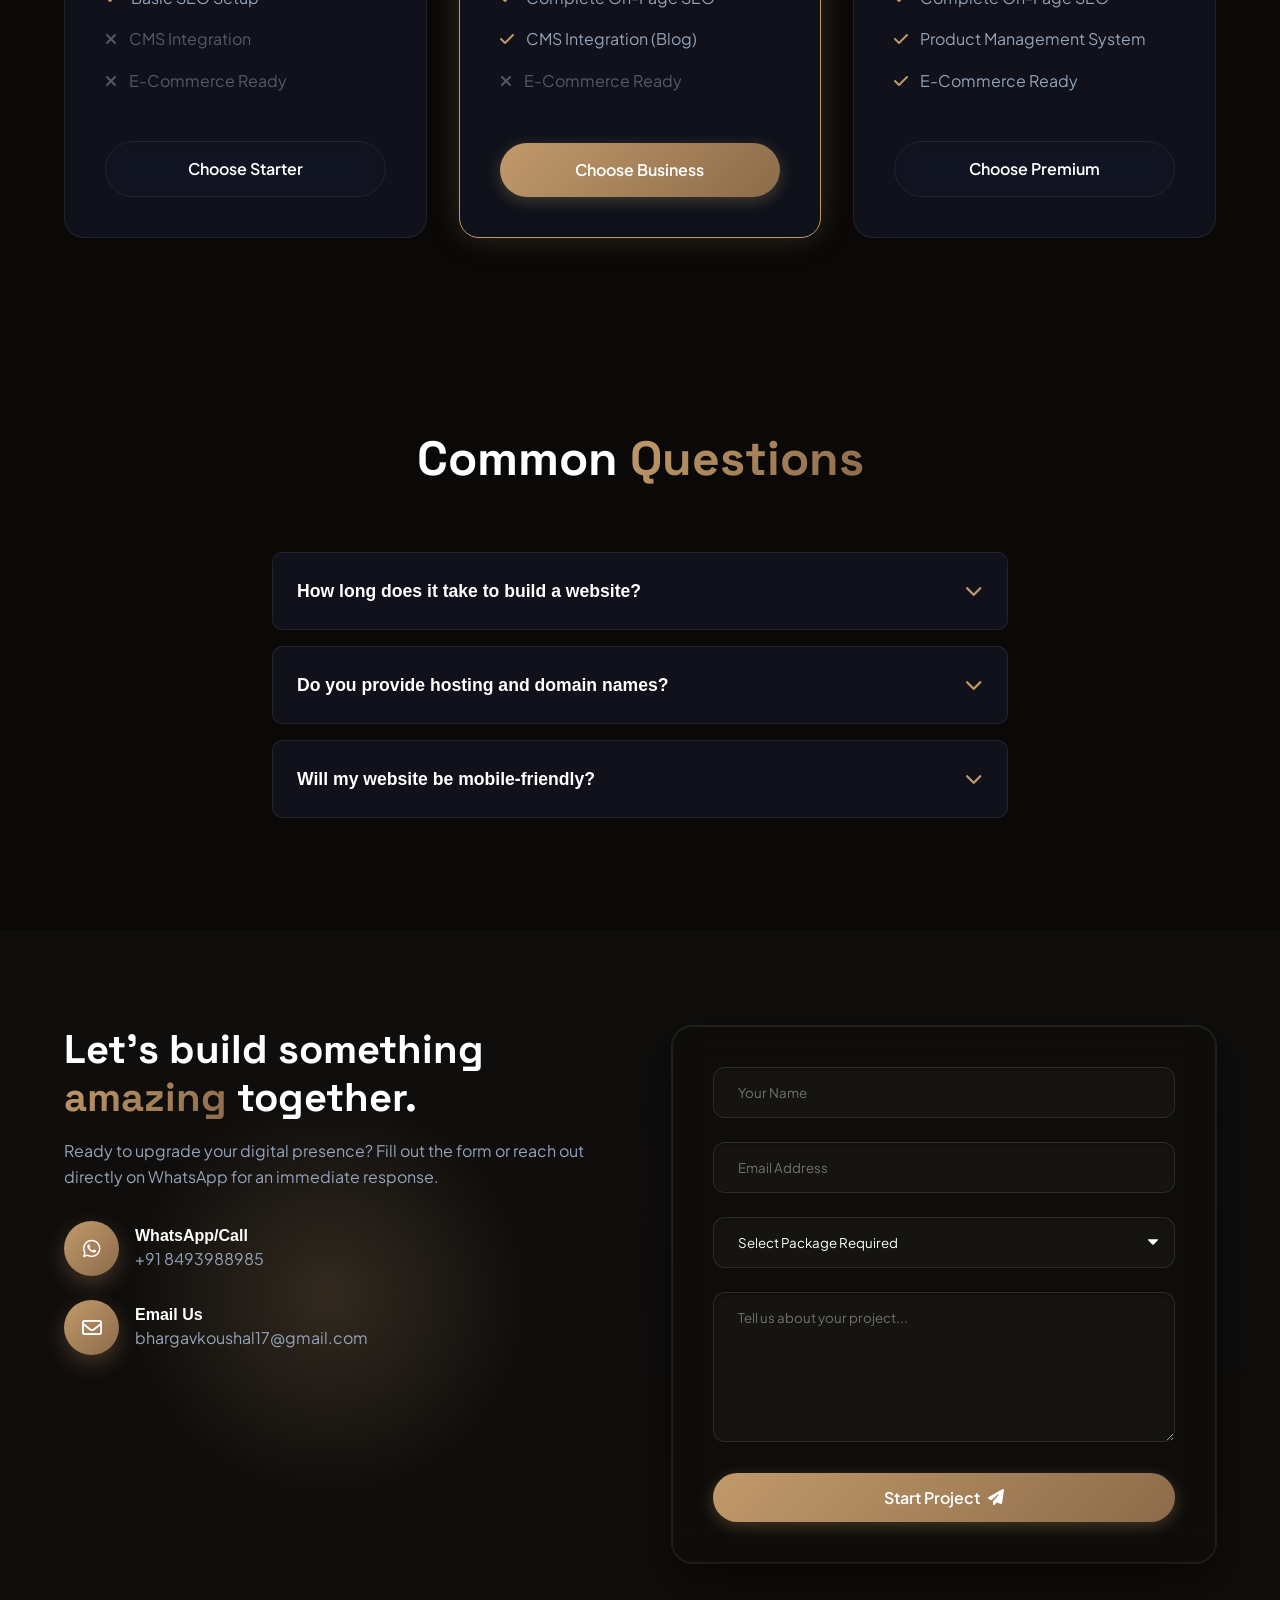
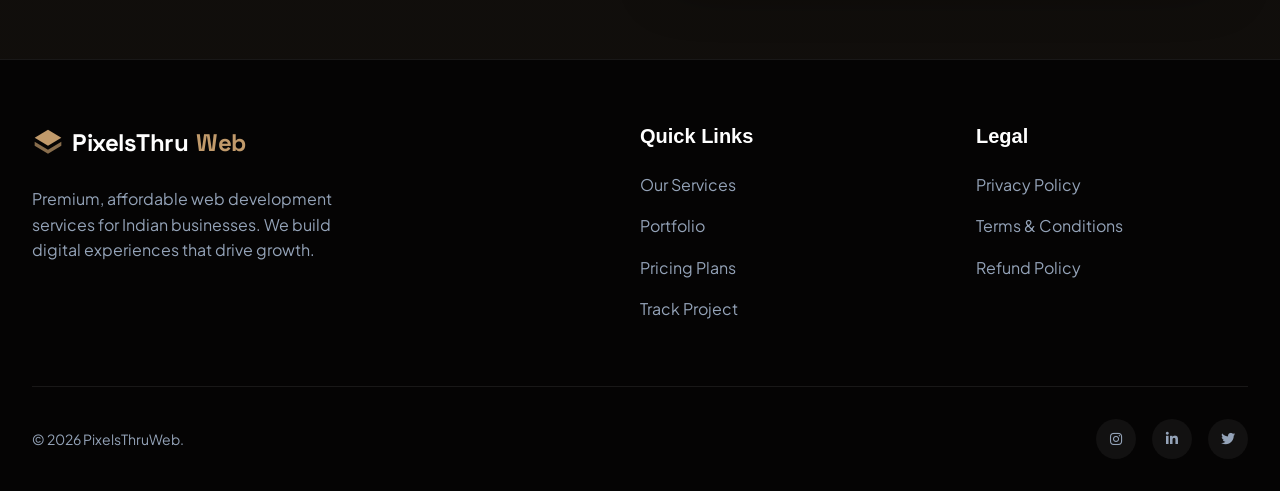
==== commit 800cdbd8: "update" ====
--- a/index.html
+++ b/index.html
@@ -60,11 +60,13 @@
     <div class="container hero-container">
       <div class="hero-content reveal">
         <div class="hero-eyebrow"><span class="eyebrow-dot"></span> PAN India Web Studio</div>
-        <h1>Websites That Actually <br><span class="text-gradient">Bring You Customers</span> 🚀</h1>
-        <p>I design fast, modern websites for businesses across India — that look stunning AND convert visitors into paying customers.</p>
+        <h1>Websites That Actually <br><span class="text-gradient">Bring You Customers</span> </h1>
+        <p>I design fast, modern websites for businesses across India — that look stunning AND convert visitors into
+          paying customers.</p>
 
         <div class="hero-cta">
-          <a href="https://wa.me/918493988985?text=Hi%2C%20I'd%20like%20a%20free%20demo%20of%20my%20website!" class="btn btn-primary" target="_blank" id="heroDemoBtn">
+          <a href="https://wa.me/918493988985?text=Hi%2C%20I'd%20like%20a%20free%20demo%20of%20my%20website!"
+            class="btn btn-primary" target="_blank" id="heroDemoBtn">
             <i class="fa-solid fa-bolt" style="margin-right: 8px;"></i> Get Free Demo
           </a>
           <a href="#portfolio" class="btn btn-outline" id="heroViewWorkBtn">View My Work</a>
@@ -230,16 +232,19 @@
       </div>
 
       <div class="portfolio-grid">
-        
+
         <div class="portfolio-item reveal" data-category="business">
           <div class="level-badge premium">Premium Level</div>
           <img src="assets/images/portfolio-swasthya.png" alt="Swasthya AI Health Dashboard">
           <div class="portfolio-overlay">
             <h4>Swasthya AI</h4>
             <div class="category">HealthTech Web App</div>
-            <p class="project-outcome"><i class="fa-solid fa-arrow-trend-up"></i> AI-powered health platform to serve patients 24/7</p>
-            <p class="project-desc">Complex medical intelligence dashboard with autonomous AI agents, interactive symptom tracking, and secure backend — deployed to production.</p>
-            <a href="https://swasthya-ai-lyart.vercel.app/" target="_blank" class="btn btn-primary" style="margin-top: 1rem; padding: 0.5rem 1rem; font-size: 0.875rem;">View Live Site</a>
+            <p class="project-outcome"><i class="fa-solid fa-arrow-trend-up"></i> AI-powered health platform to serve
+              patients 24/7</p>
+            <p class="project-desc">Complex medical intelligence dashboard with autonomous AI agents, interactive
+              symptom tracking, and secure backend — deployed to production.</p>
+            <a href="https://swasthya-ai-lyart.vercel.app/" target="_blank" class="btn btn-primary"
+              style="margin-top: 1rem; padding: 0.5rem 1rem; font-size: 0.875rem;">View Live Site</a>
           </div>
         </div>
 
@@ -249,9 +254,12 @@
           <div class="portfolio-overlay">
             <h4>Bhargav's Hub</h4>
             <div class="category">Personal Portfolio</div>
-            <p class="project-outcome"><i class="fa-solid fa-arrow-trend-up"></i> Booked freelance clients within first week of launch</p>
-            <p class="project-desc">Cutting-edge developer portfolio with 3D cursor tracking, custom animations, and a dark-mode aesthetic that leaves a lasting impression.</p>
-            <a href="https://bhargavs-portfolio-theta.vercel.app/" target="_blank" class="btn btn-primary" style="margin-top: 1rem; padding: 0.5rem 1rem; font-size: 0.875rem;">View Live Site</a>
+            <p class="project-outcome"><i class="fa-solid fa-arrow-trend-up"></i> Booked freelance clients within first
+              week of launch</p>
+            <p class="project-desc">Cutting-edge developer portfolio with 3D cursor tracking, custom animations, and a
+              dark-mode aesthetic that leaves a lasting impression.</p>
+            <a href="https://bhargavs-portfolio-theta.vercel.app/" target="_blank" class="btn btn-primary"
+              style="margin-top: 1rem; padding: 0.5rem 1rem; font-size: 0.875rem;">View Live Site</a>
           </div>
         </div>
 
@@ -261,9 +269,12 @@
           <div class="portfolio-overlay">
             <h4>Rangara</h4>
             <div class="category">E-Commerce Store · Increase Online Sales</div>
-            <p class="project-outcome"><i class="fa-solid fa-arrow-trend-up"></i> Online store to sell ethnic wear 24/7 across India</p>
-            <p class="project-desc">High-conversion online store with dynamic product grids, secure payment gateways, and a seamless checkout for a luxury ethnic wear brand.</p>
-            <a href="demos/starter/index.html" target="_blank" class="btn btn-primary" style="margin-top: 1rem; padding: 0.5rem 1rem; font-size: 0.875rem;">View Live Site</a>
+            <p class="project-outcome"><i class="fa-solid fa-arrow-trend-up"></i> Online store to sell ethnic wear 24/7
+              across India</p>
+            <p class="project-desc">High-conversion online store with dynamic product grids, secure payment gateways,
+              and a seamless checkout for a luxury ethnic wear brand.</p>
+            <a href="demos/starter/index.html" target="_blank" class="btn btn-primary"
+              style="margin-top: 1rem; padding: 0.5rem 1rem; font-size: 0.875rem;">View Live Site</a>
           </div>
         </div>
 
@@ -273,9 +284,12 @@
           <div class="portfolio-overlay">
             <h4>Spice Route</h4>
             <div class="category">Restaurant Website · More Walk-ins</div>
-            <p class="project-outcome"><i class="fa-solid fa-arrow-trend-up"></i> Online presence to drive table reservations</p>
-            <p class="project-desc">Elegant digital dining experience with an integrated table reservation system, interactive menus, and food photography galleries.</p>
-            <a href="demos/restaurant/index.html" target="_blank" class="btn btn-primary" style="margin-top: 1rem; padding: 0.5rem 1rem; font-size: 0.875rem;">View Live Site</a>
+            <p class="project-outcome"><i class="fa-solid fa-arrow-trend-up"></i> Online presence to drive table
+              reservations</p>
+            <p class="project-desc">Elegant digital dining experience with an integrated table reservation system,
+              interactive menus, and food photography galleries.</p>
+            <a href="demos/restaurant/index.html" target="_blank" class="btn btn-primary"
+              style="margin-top: 1rem; padding: 0.5rem 1rem; font-size: 0.875rem;">View Live Site</a>
           </div>
         </div>
 
@@ -285,9 +299,12 @@
           <div class="portfolio-overlay">
             <h4>GharKhoj</h4>
             <div class="category">Real Estate Portal · Generate Leads</div>
-            <p class="project-outcome"><i class="fa-solid fa-arrow-trend-up"></i> Lead generation platform for property listings</p>
-            <p class="project-desc">Property listing platform with advanced search filters, interactive map integration, and automated lead generation forms for realtors.</p>
-            <a href="demos/starter/index.html" target="_blank" class="btn btn-primary" style="margin-top: 1rem; padding: 0.5rem 1rem; font-size: 0.875rem;">View Live Site</a>
+            <p class="project-outcome"><i class="fa-solid fa-arrow-trend-up"></i> Lead generation platform for property
+              listings</p>
+            <p class="project-desc">Property listing platform with advanced search filters, interactive map integration,
+              and automated lead generation forms for realtors.</p>
+            <a href="demos/starter/index.html" target="_blank" class="btn btn-primary"
+              style="margin-top: 1rem; padding: 0.5rem 1rem; font-size: 0.875rem;">View Live Site</a>
           </div>
         </div>
 
@@ -297,9 +314,12 @@
           <div class="portfolio-overlay">
             <h4>Arun Sharma</h4>
             <div class="category">Photography Portfolio · Win Clients</div>
-            <p class="project-outcome"><i class="fa-solid fa-arrow-trend-up"></i> Portfolio to attract high-paying photography clients</p>
-            <p class="project-desc">Minimalist, image-first portfolio with a masonry grid and lazy-loading to showcase high-resolution travel photography without compromising speed.</p>
-            <a href="demos/starter/index.html" target="_blank" class="btn btn-primary" style="margin-top: 1rem; padding: 0.5rem 1rem; font-size: 0.875rem;">View Live Site</a>
+            <p class="project-outcome"><i class="fa-solid fa-arrow-trend-up"></i> Portfolio to attract high-paying
+              photography clients</p>
+            <p class="project-desc">Minimalist, image-first portfolio with a masonry grid and lazy-loading to showcase
+              high-resolution travel photography without compromising speed.</p>
+            <a href="demos/starter/index.html" target="_blank" class="btn btn-primary"
+              style="margin-top: 1rem; padding: 0.5rem 1rem; font-size: 0.875rem;">View Live Site</a>
           </div>
         </div>
 
@@ -309,9 +329,12 @@
           <div class="portfolio-overlay">
             <h4>Veda Yoga</h4>
             <div class="category">Gym Landing Page · Get Memberships</div>
-            <p class="project-outcome"><i class="fa-solid fa-arrow-trend-up"></i> Landing page built to drive membership sign-ups</p>
-            <p class="project-desc">Vibrant, conversion-optimized landing page with an integrated class schedule and client testimonials — designed to fill every slot.</p>
-            <a href="demos/starter/index.html" target="_blank" class="btn btn-primary" style="margin-top: 1rem; padding: 0.5rem 1rem; font-size: 0.875rem;">View Live Site</a>
+            <p class="project-outcome"><i class="fa-solid fa-arrow-trend-up"></i> Landing page built to drive membership
+              sign-ups</p>
+            <p class="project-desc">Vibrant, conversion-optimized landing page with an integrated class schedule and
+              client testimonials — designed to fill every slot.</p>
+            <a href="demos/starter/index.html" target="_blank" class="btn btn-primary"
+              style="margin-top: 1rem; padding: 0.5rem 1rem; font-size: 0.875rem;">View Live Site</a>
           </div>
         </div>
 
@@ -321,8 +344,10 @@
           <div class="portfolio-overlay">
             <h4>Apex Surveys</h4>
             <div class="category">Land Surveying Website</div>
-            <p class="project-desc">A bright, eye-catching starter template for a surveying company featuring service showcases, high-contrast UI, and lead capture forms.</p>
-            <a href="demos/surveying/index.html" target="_blank" class="btn btn-primary" style="margin-top: 1rem; padding: 0.5rem 1rem; font-size: 0.875rem;">View Live Site</a>
+            <p class="project-desc">A bright, eye-catching starter template for a surveying company featuring service
+              showcases, high-contrast UI, and lead capture forms.</p>
+            <a href="demos/surveying/index.html" target="_blank" class="btn btn-primary"
+              style="margin-top: 1rem; padding: 0.5rem 1rem; font-size: 0.875rem;">View Live Site</a>
           </div>
         </div>
       </div>
@@ -335,7 +360,8 @@
       <div class="section-header reveal">
         <div class="case-study-badge">📌 Real Case Study</div>
         <h2 class="section-title">How a <span class="text-gradient">Restaurant</span> Got Online in 3 Days</h2>
-        <p class="section-subtitle">A real example of how we help local businesses get discovered online and bring in more customers.</p>
+        <p class="section-subtitle">A real example of how we help local businesses get discovered online and bring in
+          more customers.</p>
       </div>
 
       <div class="case-study-grid reveal">
@@ -343,7 +369,8 @@
           <div class="case-step-icon problem"><i class="fa-solid fa-triangle-exclamation"></i></div>
           <div>
             <h4>The Problem</h4>
-            <p>Spice Route restaurant had no online presence. Customers couldn't find them on Google, there was no way to see the menu or reserve a table online. They were losing customers to competitors daily.</p>
+            <p>Spice Route restaurant had no online presence. Customers couldn't find them on Google, there was no way
+              to see the menu or reserve a table online. They were losing customers to competitors daily.</p>
           </div>
         </div>
         <div class="case-connector"><i class="fa-solid fa-arrow-right"></i></div>
@@ -351,7 +378,8 @@
           <div class="case-step-icon solution"><i class="fa-solid fa-wand-magic-sparkles"></i></div>
           <div>
             <h4>Our Solution</h4>
-            <p>We built a beautiful, fast restaurant website in just 3 days — with a full menu, table reservation system, food photography gallery, and Google Maps integration.</p>
+            <p>We built a beautiful, fast restaurant website in just 3 days — with a full menu, table reservation
+              system, food photography gallery, and Google Maps integration.</p>
           </div>
         </div>
         <div class="case-connector"><i class="fa-solid fa-arrow-right"></i></div>
@@ -359,13 +387,15 @@
           <div class="case-step-icon result"><i class="fa-solid fa-chart-line"></i></div>
           <div>
             <h4>The Result</h4>
-            <p>Better customer reach, online table bookings, and a professional digital image that builds trust. They now show up on Google when people search for restaurants nearby.</p>
+            <p>Better customer reach, online table bookings, and a professional digital image that builds trust. They
+              now show up on Google when people search for restaurants nearby.</p>
           </div>
         </div>
       </div>
 
       <div class="case-study-cta reveal">
-        <a href="https://wa.me/918493988985?text=Hi%2C%20I%20want%20a%20website%20like%20Spice%20Route!" class="btn btn-primary" target="_blank" id="caseStudyCta">
+        <a href="https://wa.me/918493988985?text=Hi%2C%20I%20want%20a%20website%20like%20Spice%20Route!"
+          class="btn btn-primary" target="_blank" id="caseStudyCta">
           <i class="fa-brands fa-whatsapp" style="margin-right: 8px;"></i> I Want This For My Business
         </a>
         <a href="demos/restaurant/index.html" class="btn btn-outline" target="_blank">View Spice Route Demo</a>
@@ -378,15 +408,18 @@
     <div class="container">
       <div class="section-header reveal">
         <h2 class="section-title">What <span class="text-gradient">Clients Say</span></h2>
-        <p class="section-subtitle">Don't just take our word for it — hear from businesses who've been through the process.</p>
+        <p class="section-subtitle">Don't just take our word for it — hear from businesses who've been through the
+          process.</p>
       </div>
 
       <div class="testimonials-grid">
         <div class="testimonial-card glass-card reveal">
           <div class="testimonial-stars">
-            <i class="fa-solid fa-star"></i><i class="fa-solid fa-star"></i><i class="fa-solid fa-star"></i><i class="fa-solid fa-star"></i><i class="fa-solid fa-star"></i>
-          </div>
-          <p class="testimonial-text">"Got my cafe website built in just 2 days. Clean, fast, and exactly what I needed. Customers are now finding us on Google. 100% recommended!"</p>
+            <i class="fa-solid fa-star"></i><i class="fa-solid fa-star"></i><i class="fa-solid fa-star"></i><i
+              class="fa-solid fa-star"></i><i class="fa-solid fa-star"></i>
+          </div>
+          <p class="testimonial-text">"Got my cafe website built in just 2 days. Clean, fast, and exactly what I needed.
+            Customers are now finding us on Google. 100% recommended!"</p>
           <div class="testimonial-author">
             <div class="author-avatar" style="background: linear-gradient(135deg, #ff6b6b, #ee5a24);">RK</div>
             <div>
@@ -398,9 +431,11 @@
 
         <div class="testimonial-card glass-card reveal" style="transition-delay: 0.1s;">
           <div class="testimonial-stars">
-            <i class="fa-solid fa-star"></i><i class="fa-solid fa-star"></i><i class="fa-solid fa-star"></i><i class="fa-solid fa-star"></i><i class="fa-solid fa-star"></i>
-          </div>
-          <p class="testimonial-text">"I needed a portfolio website urgently before a job interview. They delivered a stunning site overnight. The interviewer literally asked who built it!"</p>
+            <i class="fa-solid fa-star"></i><i class="fa-solid fa-star"></i><i class="fa-solid fa-star"></i><i
+              class="fa-solid fa-star"></i><i class="fa-solid fa-star"></i>
+          </div>
+          <p class="testimonial-text">"I needed a portfolio website urgently before a job interview. They delivered a
+            stunning site overnight. The interviewer literally asked who built it!"</p>
           <div class="testimonial-author">
             <div class="author-avatar" style="background: linear-gradient(135deg, #a29bfe, #6c5ce7);">SP</div>
             <div>
@@ -412,9 +447,11 @@
 
         <div class="testimonial-card glass-card reveal" style="transition-delay: 0.2s;">
           <div class="testimonial-stars">
-            <i class="fa-solid fa-star"></i><i class="fa-solid fa-star"></i><i class="fa-solid fa-star"></i><i class="fa-solid fa-star"></i><i class="fa-solid fa-star"></i>
-          </div>
-          <p class="testimonial-text">"Our real estate business needed a professional site with property listings. They built exactly that, on budget and on time. Very happy with the results!"</p>
+            <i class="fa-solid fa-star"></i><i class="fa-solid fa-star"></i><i class="fa-solid fa-star"></i><i
+              class="fa-solid fa-star"></i><i class="fa-solid fa-star"></i>
+          </div>
+          <p class="testimonial-text">"Our real estate business needed a professional site with property listings. They
+            built exactly that, on budget and on time. Very happy with the results!"</p>
           <div class="testimonial-author">
             <div class="author-avatar" style="background: linear-gradient(135deg, #55efc4, #00b894);">AM</div>
             <div>
@@ -639,11 +676,8 @@
   </footer>
 
   <!-- Floating WhatsApp CTA -->
-  <a href="https://wa.me/918493988985?text=Hi%2C%20I%27d%20like%20to%20know%20more%20about%20getting%20a%20website!" 
-     class="whatsapp-float" 
-     target="_blank" 
-     id="whatsappFloat"
-     aria-label="Chat on WhatsApp">
+  <a href="https://wa.me/918493988985?text=Hi%2C%20I%27d%20like%20to%20know%20more%20about%20getting%20a%20website!"
+    class="whatsapp-float" target="_blank" id="whatsappFloat" aria-label="Chat on WhatsApp">
     <i class="fa-brands fa-whatsapp"></i>
     <span class="whatsapp-float-label">Free Demo</span>
   </a>
